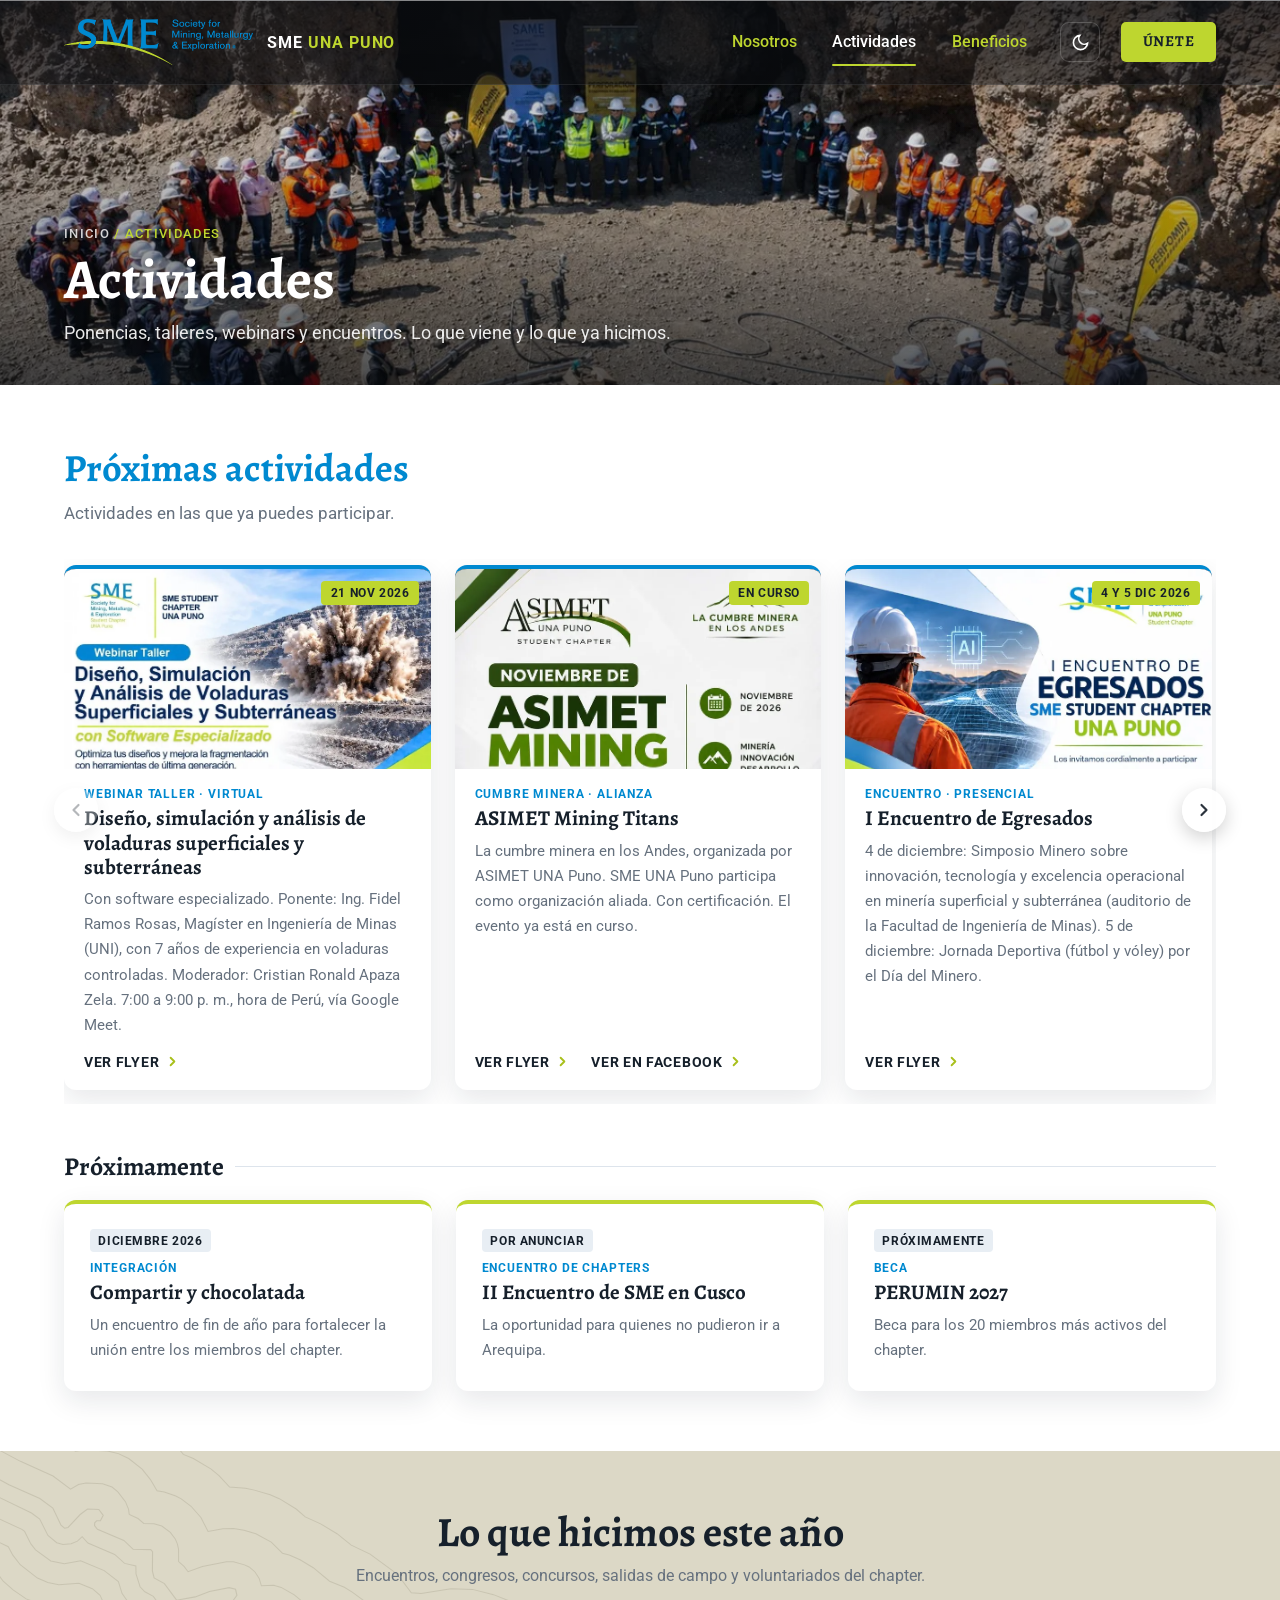
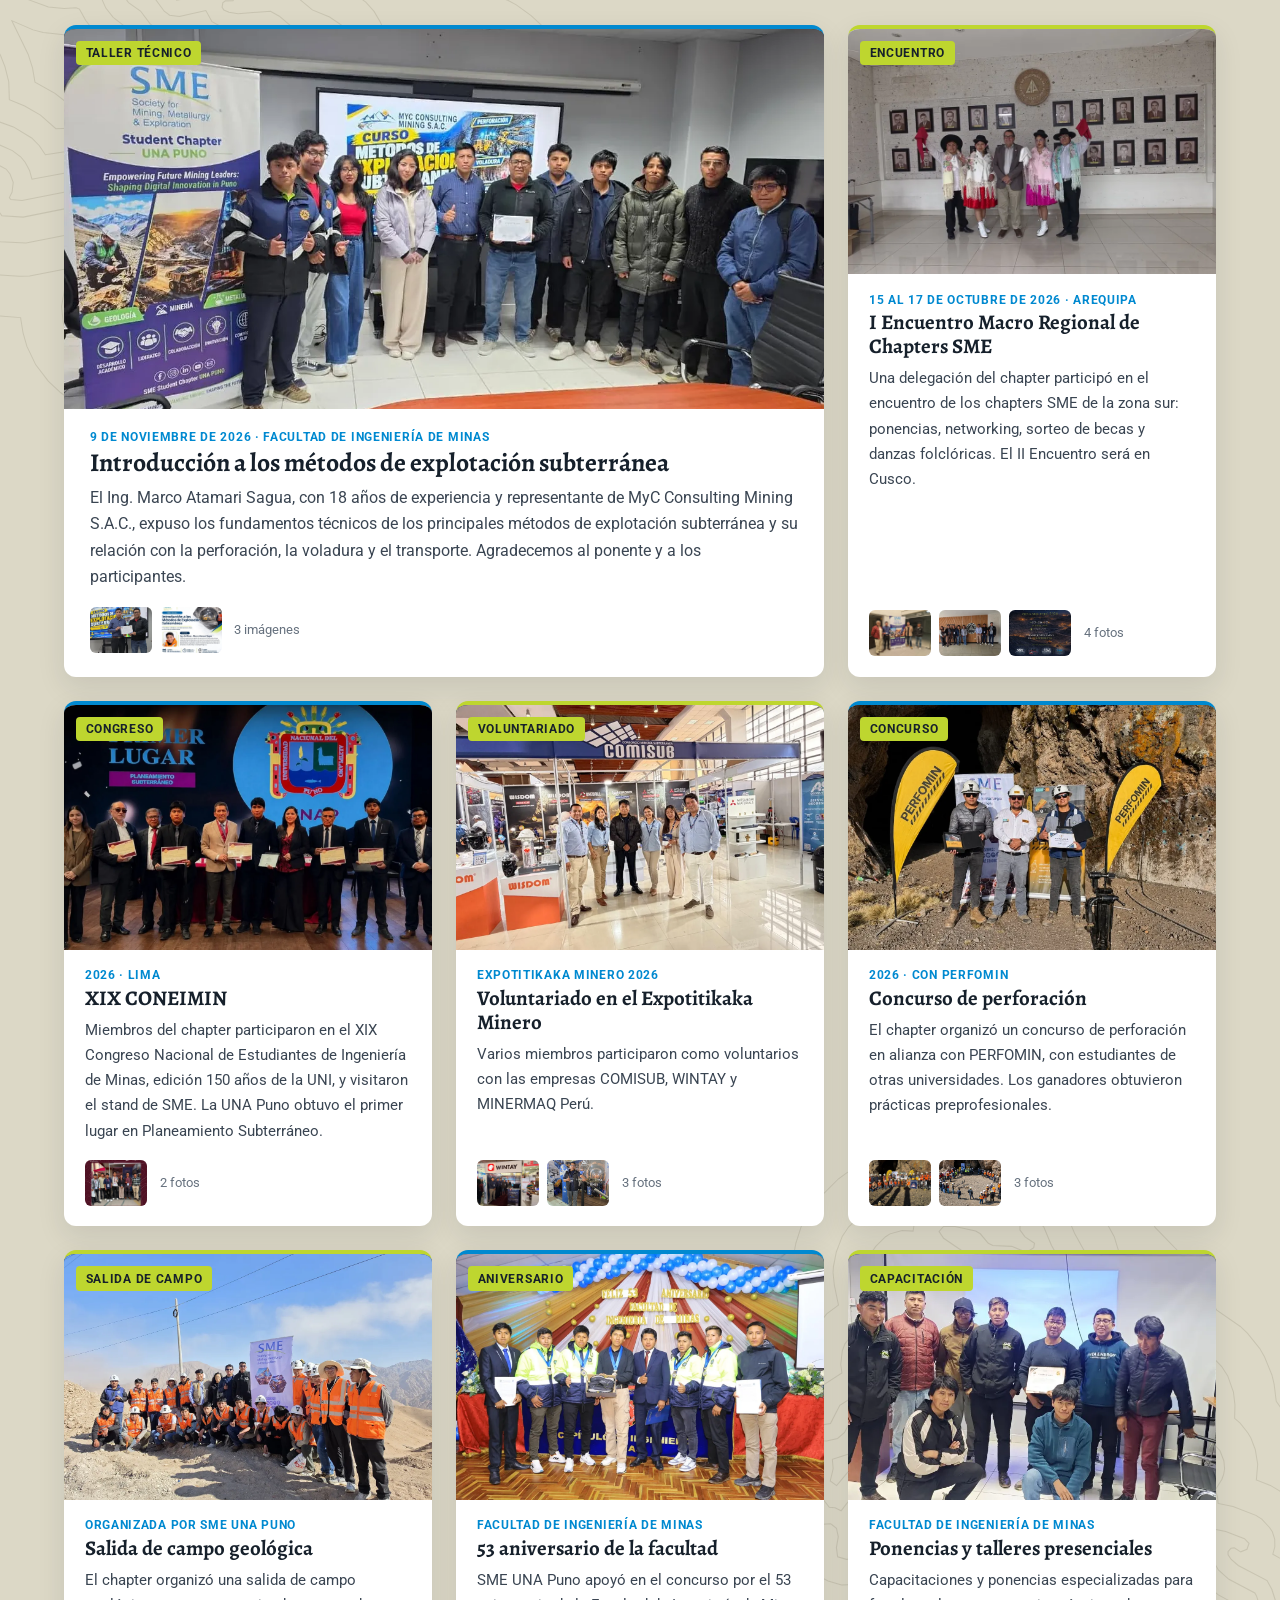
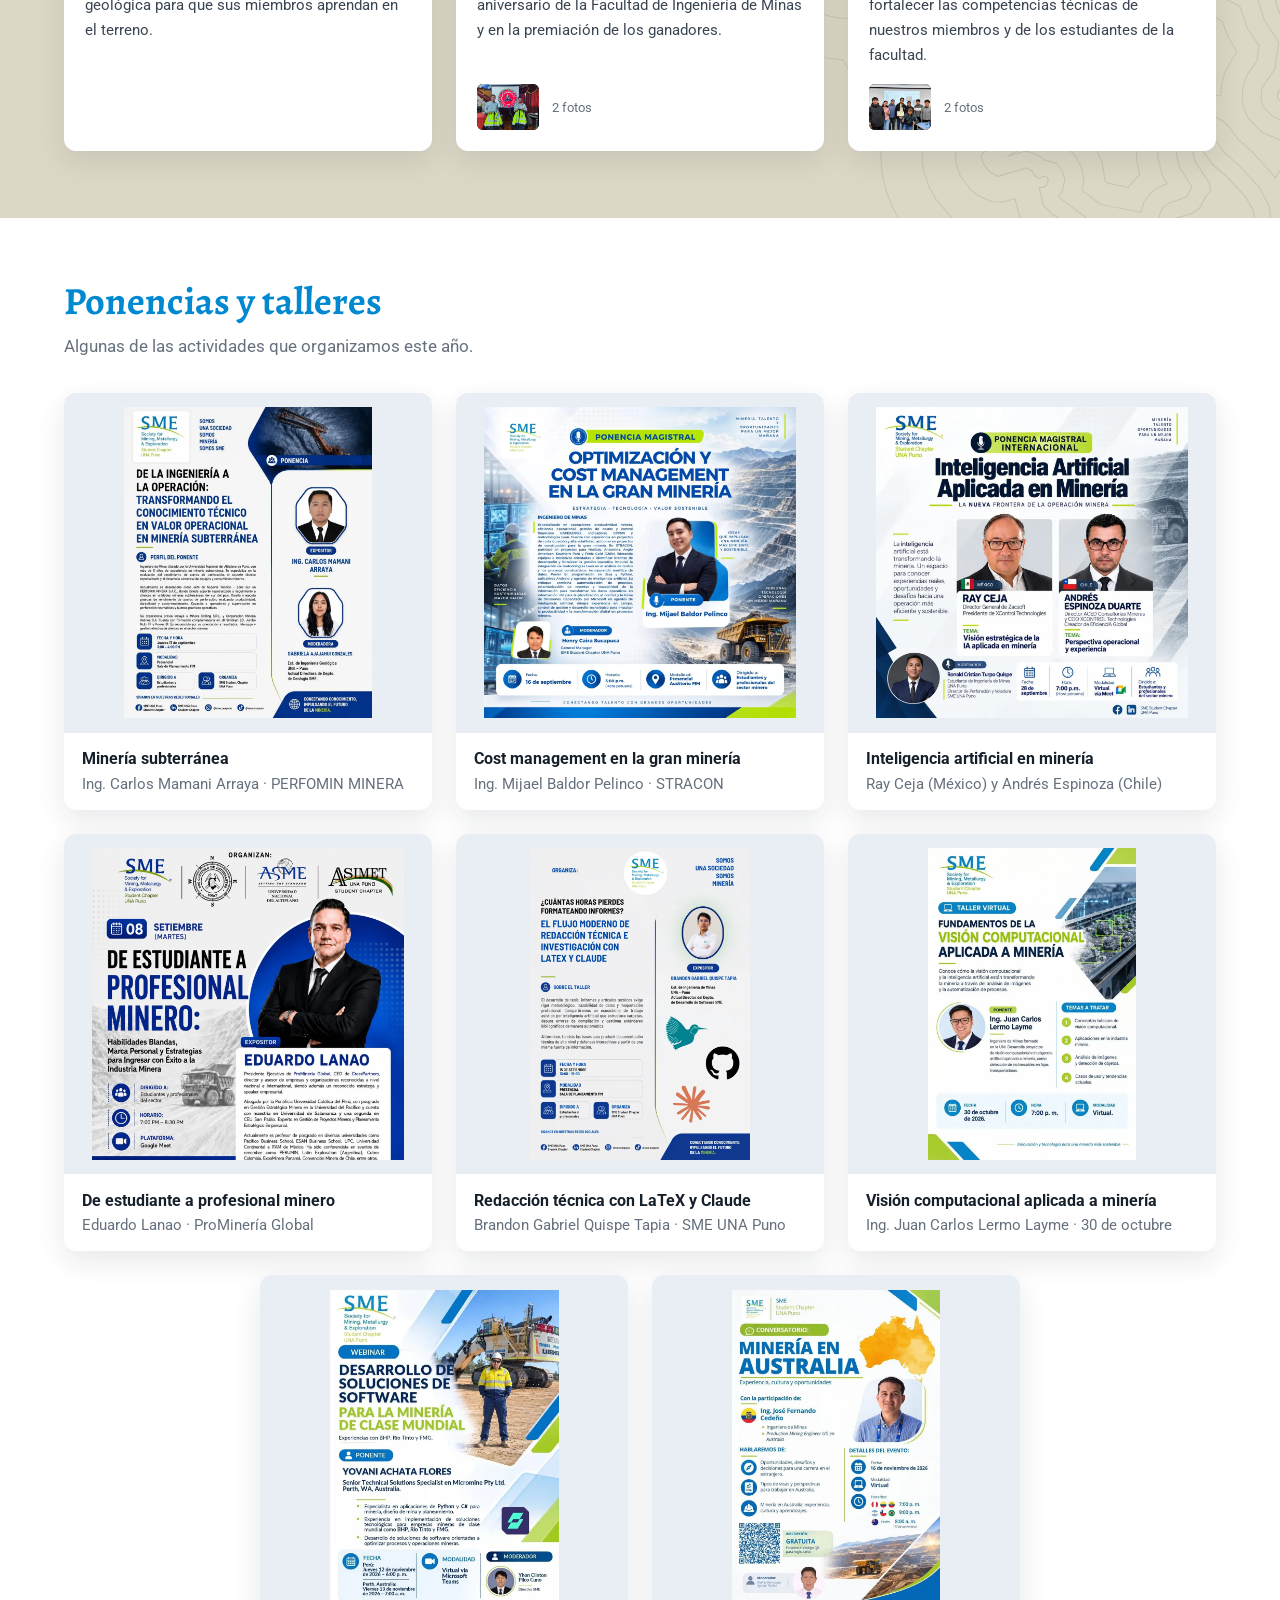
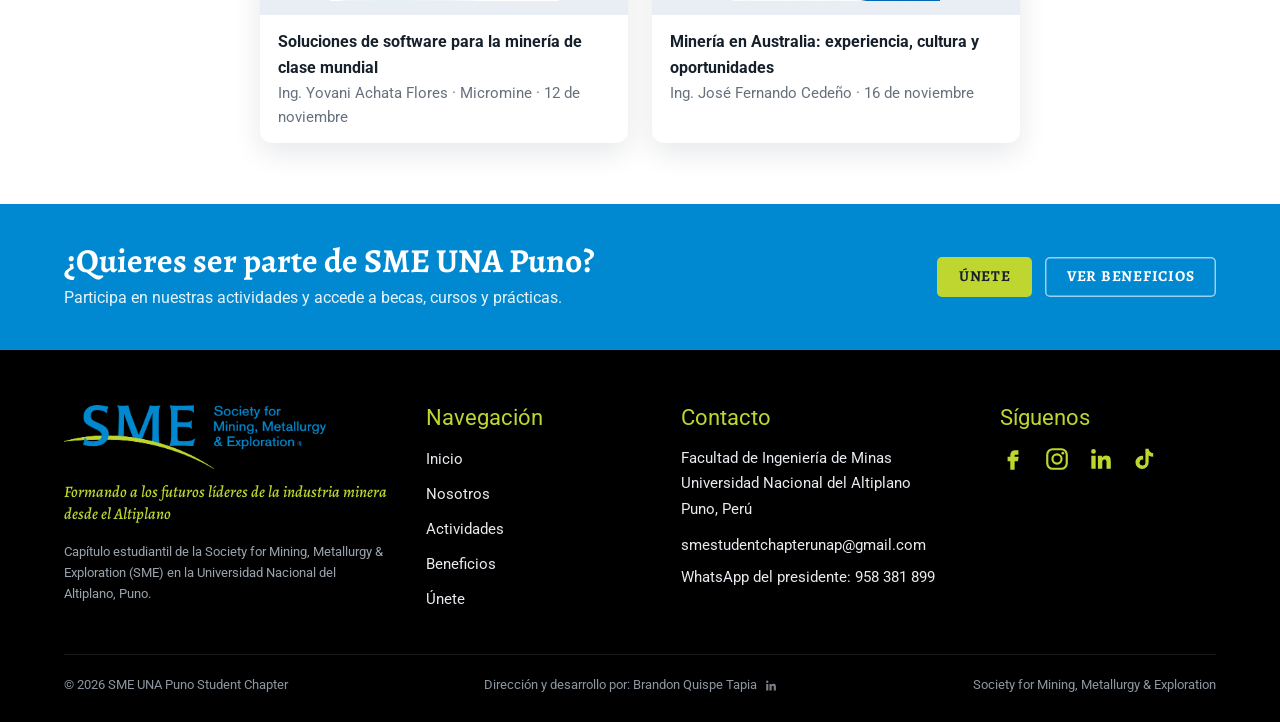
==== actividades.html @ 39da85d1 "Actualizar próximas actividades y mover ponencias pasadas - Agregar el webinar taller de voladuras d" ====
<!DOCTYPE html>
<html lang="es">
<head>
<meta charset="utf-8">
<meta name="viewport" content="width=device-width,initial-scale=1">
<title>Actividades · SME UNA Puno</title>
<meta name="description" content="Próximas actividades, ponencias, talleres y encuentros del SME Student Chapter UNA Puno.">
<meta property="og:title" content="Actividades · SME UNA Puno">
<meta property="og:description" content="Próximas actividades, ponencias, talleres y encuentros del SME Student Chapter UNA Puno.">
<meta property="og:image" content="img/taller.webp">
<meta name="theme-color" content="#14181d">
<link rel="icon" href="favicon.ico" sizes="any">
<link rel="icon" type="image/png" sizes="32x32" href="favicon-32.png">
<link rel="apple-touch-icon" href="apple-touch-icon.png">
<link rel="preconnect" href="https://fonts.googleapis.com">
<link rel="preconnect" href="https://fonts.gstatic.com" crossorigin>
<link href="https://fonts.googleapis.com/css2?family=Alegreya:ital,wght@0,400;0,500;0,700;1,500&family=Roboto:wght@400;500;700&display=swap" rel="stylesheet">
<link rel="stylesheet" href="styles.css?v=20261111b">
<script>(function(){var t=null;try{t=localStorage.getItem('sme-theme')}catch(e){}if(t!=='light'&&t!=='dark'){t=(window.matchMedia&&window.matchMedia('(prefers-color-scheme: dark)').matches)?'dark':'light'}document.documentElement.setAttribute('data-theme',t)})();</script>
</head>
<body>
<svg width="0" height="0" style="position:absolute" aria-hidden="true"><defs><g id="lk"><path d="M150.7 395.2 L148.8 401.9 L148.5 422.5 L151.7 436.6 L158.7 448.7 L154.7 457.8 L154.6 466.6 L155.8 470.8 L159.2 476.4 L166.3 485.0 L171.2 488.7 L176.9 490.9 L200.2 494.3 L208.6 500.8 L217.3 503.4 L221.7 512.7 L225.2 517.9 L230.1 521.9 L236.0 524.3 L240.1 525.0 L251.9 524.6 L265.2 519.8 L279.7 520.3 L285.6 518.7 L291.4 515.0 L296.8 517.8 L303.7 519.7 L307.1 523.3 L311.1 533.0 L313.5 536.5 L318.2 540.9 L323.9 543.7 L344.8 550.1 L380.9 551.9 L403.5 562.2 L416.4 564.5 L424.3 563.8 L427.3 569.9 L401.7 596.3 L390.3 611.6 L387.3 619.1 L387.1 628.6 L389.8 637.1 L396.9 646.8 L407.9 654.7 L415.4 658.0 L429.4 659.4 L438.1 656.8 L446.9 650.9 L454.1 662.3 L459.9 667.6 L473.0 674.2 L486.3 677.3 L493.0 679.9 L498.5 686.1 L502.1 688.9 L506.3 690.9 L515.7 693.2 L522.1 693.2 L528.1 691.4 L535.1 687.6 L540.2 682.4 L574.0 679.0 L585.5 675.9 L598.9 687.7 L601.7 691.8 L603.1 698.9 L602.1 712.2 L599.6 720.8 L582.0 740.6 L576.1 752.4 L574.0 769.1 L575.9 777.9 L579.6 783.6 L604.4 810.7 L616.7 817.2 L628.5 820.2 L648.5 831.2 L655.2 832.9 L682.6 835.4 L695.0 840.1 L699.3 840.8 L707.9 839.7 L713.7 836.8 L718.4 832.2 L720.6 828.5 L725.7 810.4 L727.2 785.0 L725.7 763.0 L722.9 755.4 L737.9 757.3 L743.9 756.1 L754.9 752.1 L761.8 747.1 L775.8 728.9 L785.2 725.7 L796.3 718.5 L801.3 713.9 L810.6 714.4 L834.3 711.1 L840.0 708.4 L843.2 705.7 L847.8 698.7 L849.1 694.6 L849.5 688.3 L848.0 682.2 L845.5 677.6 L848.2 672.6 L851.7 659.4 L852.0 655.2 L850.9 649.1 L848.6 642.2 L845.3 636.8 L840.7 632.6 L832.7 628.2 L825.7 620.1 L817.8 615.9 L804.9 614.3 L800.5 614.4 L788.3 617.0 L772.0 616.2 L767.8 615.2 L743.1 602.7 L728.5 601.2 L721.5 602.5 L719.0 598.6 L712.5 585.1 L718.2 582.7 L723.0 578.8 L726.6 573.8 L729.3 565.9 L733.7 560.5 L750.0 555.3 L753.8 553.4 L759.9 547.4 L765.2 538.3 L766.2 529.8 L763.3 518.2 L760.9 513.8 L750.8 499.8 L741.0 492.9 L734.3 490.6 L705.8 488.7 L692.5 483.7 L682.0 482.2 L674.0 483.3 L667.9 486.2 L663.2 484.5 L657.9 483.7 L657.9 476.1 L652.6 446.4 L651.3 441.9 L647.8 436.0 L639.7 426.9 L627.0 417.6 L615.3 401.6 L606.1 392.8 L600.4 389.5 L590.2 387.4 L589.9 380.9 L587.8 374.8 L584.0 369.5 L580.6 366.8 L572.2 362.1 L566.5 360.6 L545.8 359.5 L533.0 360.9 L530.8 355.7 L527.3 350.7 L529.8 340.5 L529.9 335.9 L529.2 331.4 L526.5 325.1 L520.8 318.1 L514.9 314.7 L506.6 312.3 L502.9 307.1 L496.5 301.9 L497.0 297.4 L496.0 290.7 L491.8 281.1 L488.0 276.0 L480.9 271.4 L467.5 267.4 L461.0 267.1 L453.6 269.2 L441.9 254.9 L418.2 236.2 L403.2 222.8 L384.9 213.4 L380.6 212.6 L368.4 212.5 L365.6 202.4 L359.2 192.6 L347.6 181.8 L336.0 168.4 L332.4 165.6 L324.0 161.4 L318.1 159.5 L311.8 159.3 L298.8 162.1 L294.6 164.0 L291.0 166.6 L283.4 175.0 L280.4 180.5 L279.2 185.7 L267.3 183.4 L243.9 185.7 L228.9 191.2 L222.3 197.4 L216.4 210.8 L216.0 215.3 L217.0 221.8 L208.1 224.2 L199.2 230.0 L196.4 233.5 L191.0 243.8 L188.7 251.8 L189.4 263.2 L191.1 269.9 L215.2 312.4 L209.0 312.8 L202.9 315.0 L197.8 318.8 L193.9 324.0 L191.7 330.1 L191.4 336.5 L193.7 347.8 L196.9 354.3 L185.2 368.7 L182.9 373.5 L169.7 376.0 L161.2 380.9 L155.2 386.5 L150.7 395.2Z" style="fill:none;vector-effect:non-scaling-stroke;stroke:var(--to);stroke-width:1;opacity:var(--oo,.6)"/><path d="M132.5 370.1 L123.3 388.3 L121.0 398.6 L120.4 419.7 L120.6 425.3 L123.2 438.6 L127.6 450.9 L126.2 461.8 L127.0 471.8 L132.0 485.9 L137.5 494.2 L146.4 504.7 L157.5 513.1 L165.9 516.9 L175.0 519.0 L188.5 520.9 L197.3 526.4 L204.6 536.9 L211.8 543.3 L224.4 550.0 L238.4 552.9 L250.9 552.7 L259.9 551.6 L270.1 548.2 L278.7 548.4 L287.2 547.4 L291.7 554.1 L298.4 561.0 L306.4 566.5 L315.4 570.4 L332.5 575.9 L341.0 577.8 L374.0 579.6 L377.9 581.4 L366.5 596.8 L360.9 609.5 L359.0 623.2 L360.0 636.5 L363.1 646.2 L365.3 650.7 L374.2 663.4 L384.2 672.5 L400.3 682.4 L409.1 685.3 L421.1 687.1 L431.6 687.4 L438.3 686.3 L445.1 691.4 L458.6 698.4 L466.7 701.7 L476.8 704.0 L483.1 709.8 L492.1 715.3 L502.0 718.8 L511.9 721.0 L521.4 721.4 L530.9 719.9 L543.2 715.2 L552.8 709.3 L574.4 707.2 L559.6 723.8 L554.3 732.6 L549.6 743.5 L547.2 754.6 L546.0 769.3 L547.1 779.5 L550.4 789.4 L555.5 798.3 L558.8 802.3 L580.5 826.6 L587.3 832.9 L601.6 841.1 L607.0 843.5 L618.2 846.5 L637.4 856.9 L647.4 860.1 L676.1 863.0 L687.6 867.1 L697.4 868.8 L712.1 867.6 L725.9 862.2 L737.4 853.0 L743.4 845.1 L747.7 836.3 L753.4 814.8 L755.0 781.8 L766.7 777.5 L775.0 772.6 L782.3 766.2 L792.8 752.9 L798.2 750.5 L811.0 742.4 L838.2 739.0 L851.7 734.0 L859.6 728.6 L866.3 721.8 L873.7 709.4 L877.3 695.5 L877.4 685.9 L875.9 677.7 L879.3 664.0 L879.6 649.8 L877.6 640.5 L874.3 631.1 L866.9 619.0 L860.1 612.2 L851.1 606.3 L843.6 598.6 L835.2 592.9 L830.6 590.7 L820.8 587.8 L807.3 586.4 L797.1 586.6 L785.9 588.9 L777.2 588.5 L762.1 580.6 L773.0 574.0 L783.0 563.4 L790.1 551.5 L793.9 537.5 L793.5 523.0 L789.3 507.8 L783.9 497.8 L770.5 480.0 L763.5 474.2 L754.2 468.2 L744.3 464.2 L733.7 462.4 L711.9 461.0 L699.5 456.6 L682.5 454.2 L680.2 441.4 L677.3 431.4 L672.4 422.2 L663.6 411.4 L657.9 405.6 L647.0 397.6 L636.4 383.2 L627.2 374.0 L619.3 367.9 L614.1 365.0 L607.2 353.6 L596.3 343.6 L587.3 338.4 L579.1 334.8 L570.3 332.8 L557.6 332.0 L554.6 319.1 L548.8 307.9 L542.3 299.8 L538.4 296.4 L529.8 290.7 L524.1 288.3 L520.9 277.5 L516.3 267.5 L507.5 256.0 L500.0 249.9 L491.5 245.4 L472.9 239.9 L465.3 239.1 L457.4 231.4 L436.4 214.9 L418.4 199.3 L397.6 188.3 L388.1 185.4 L380.0 173.8 L367.8 162.3 L355.3 148.1 L347.2 141.8 L336.3 136.2 L327.4 132.9 L313.2 131.2 L303.8 132.3 L290.0 135.5 L280.6 139.7 L276.3 142.5 L272.3 145.8 L263.1 155.6 L237.9 158.3 L223.9 162.8 L214.5 167.2 L210.2 170.1 L202.6 177.2 L196.6 185.7 L189.8 202.3 L179.4 210.2 L172.9 218.3 L164.1 235.4 L161.5 244.5 L160.8 258.6 L162.3 271.1 L163.6 276.2 L167.9 285.8 L176.4 300.7 L169.2 310.8 L164.3 324.6 L163.3 334.3 L165.1 348.2 L155.2 351.8 L146.3 357.2 L138.8 363.0 L132.5 370.1Z" style="fill:none;vector-effect:non-scaling-stroke;stroke:var(--to);stroke-width:1;opacity:var(--oo,.6)"/><path d="M91.6 455.2 L91.5 469.9 L92.7 478.3 L97.5 494.6 L101.1 502.3 L110.5 516.4 L121.5 529.3 L127.3 534.6 L140.3 543.6 L147.4 547.2 L162.3 552.2 L173.5 554.2 L178.9 560.6 L191.0 571.4 L197.8 576.0 L212.5 582.9 L220.2 585.3 L236.3 587.9 L259.9 587.1 L272.3 584.4 L282.5 592.8 L296.9 600.8 L325.1 610.1 L324.0 623.2 L324.4 635.0 L327.9 651.9 L334.8 667.8 L342.7 679.9 L352.6 691.7 L358.3 696.8 L372.4 706.8 L386.3 714.5 L401.4 719.4 L416.5 721.8 L428.9 722.4 L449.6 732.7 L460.0 736.0 L469.2 742.6 L485.2 750.3 L499.0 754.1 L511.9 756.1 L511.0 769.5 L511.5 778.3 L515.2 795.4 L522.4 811.5 L532.7 825.7 L560.0 855.6 L572.4 865.1 L585.7 872.3 L594.9 876.3 L605.4 879.4 L623.5 889.1 L631.9 892.2 L649.5 895.7 L668.1 897.4 L678.4 900.9 L686.6 902.7 L703.3 903.8 L720.0 901.7 L728.1 899.4 L743.3 892.5 L757.0 882.7 L763.0 876.9 L768.4 870.4 L777.3 856.2 L780.6 848.4 L786.2 828.5 L787.9 820.4 L789.3 805.1 L802.0 795.8 L808.0 790.0 L815.4 780.9 L823.0 776.3 L845.7 773.2 L853.6 771.1 L868.5 764.7 L875.5 760.4 L882.0 755.5 L893.5 743.8 L902.5 730.3 L908.8 715.2 L912.1 699.2 L912.5 691.1 L911.7 679.2 L913.8 669.7 L915.0 653.6 L913.0 637.6 L906.5 617.3 L898.7 603.1 L893.8 596.6 L882.3 585.2 L873.7 579.0 L866.1 571.8 L859.2 566.5 L843.9 558.3 L835.7 555.5 L826.3 553.3 L828.6 541.7 L829.0 525.3 L828.0 517.1 L824.8 503.9 L821.8 494.8 L817.7 486.1 L805.1 467.0 L795.2 455.1 L789.4 449.9 L778.6 442.1 L762.5 433.5 L744.9 428.5 L719.5 426.4 L711.6 423.8 L705.9 410.2 L701.4 402.6 L685.7 383.7 L672.1 372.5 L662.8 360.2 L651.4 348.8 L640.2 339.9 L634.4 331.6 L622.7 319.7 L616.0 314.6 L604.0 307.6 L597.1 304.3 L584.3 300.0 L578.1 288.8 L572.9 281.6 L560.5 269.2 L553.1 263.8 L546.9 250.5 L542.6 243.5 L532.0 231.0 L525.9 225.5 L512.1 216.5 L504.7 213.0 L481.5 206.0 L437.5 170.0 L410.4 155.7 L405.9 150.3 L393.0 138.0 L379.5 122.8 L372.9 117.1 L358.1 107.9 L344.3 101.6 L336.5 99.1 L320.5 96.4 L312.4 96.2 L304.3 96.7 L287.6 100.0 L271.0 105.4 L263.2 109.4 L255.8 114.2 L246.7 122.0 L230.5 124.1 L220.8 126.9 L204.2 133.1 L189.1 142.2 L176.2 154.2 L166.1 168.6 L160.6 180.1 L148.7 192.1 L143.5 199.2 L131.6 222.5 L127.1 237.9 L126.0 245.9 L126.0 262.0 L128.0 278.1 L130.3 286.7 L135.8 299.8 L132.0 309.7 L128.7 326.9 L114.8 337.5 L104.2 349.6 L99.8 356.3 L93.6 368.5 L87.7 385.6 L85.6 403.5 L85.8 428.7 L88.9 445.9 L91.6 455.2Z" style="fill:none;vector-effect:non-scaling-stroke;stroke:var(--to);stroke-width:1;opacity:var(--oo,.6)"/><path d="M170.6 404.6 L170.4 420.4 L172.1 428.1 L175.2 434.2 L184.5 439.1 L185.9 441.3 L184.1 448.4 L176.2 462.5 L181.9 469.5 L209.5 473.4 L219.2 481.5 L227.3 478.3 L233.0 480.4 L236.7 486.8 L238.0 496.0 L241.4 503.0 L249.1 502.8 L261.4 497.6 L276.9 498.5 L279.4 496.0 L274.9 488.1 L267.5 482.7 L250.9 477.7 L244.7 471.8 L253.1 447.9 L259.5 439.3 L268.7 436.9 L274.6 440.7 L277.1 450.5 L282.5 452.7 L285.4 455.5 L294.6 486.9 L304.2 497.1 L313.9 499.6 L319.4 487.8 L321.5 486.4 L325.8 487.8 L332.3 493.7 L332.8 495.9 L331.6 498.6 L321.0 504.1 L321.2 506.3 L325.0 508.9 L330.6 522.8 L347.8 528.3 L386.4 530.1 L409.3 541.0 L418.3 542.6 L434.5 539.3 L438.4 539.7 L442.5 542.6 L444.6 555.5 L449.8 565.7 L451.6 572.8 L448.8 579.4 L419.2 609.6 L409.0 623.2 L409.0 626.3 L412.4 631.2 L420.2 636.5 L427.6 637.5 L448.0 623.4 L452.8 624.0 L457.1 627.4 L461.0 628.7 L464.4 625.5 L466.9 625.3 L468.8 627.3 L469.0 631.4 L467.2 634.0 L463.4 635.9 L471.6 649.0 L481.1 653.8 L492.5 656.1 L506.2 661.4 L513.6 670.2 L518.8 671.4 L522.1 669.9 L525.4 662.9 L527.2 661.5 L570.1 657.4 L577.7 655.3 L583.9 651.9 L588.2 647.2 L592.6 639.4 L593.9 632.5 L588.4 629.5 L582.4 628.4 L581.1 624.8 L592.9 616.7 L597.6 610.6 L599.4 599.3 L602.1 594.1 L599.3 587.9 L582.2 574.4 L578.2 568.6 L578.8 565.0 L584.2 562.9 L596.0 571.6 L611.5 578.1 L631.9 589.5 L641.5 598.5 L648.9 615.2 L656.8 618.8 L673.3 623.3 L701.9 647.9 L707.8 651.4 L708.5 655.1 L703.0 659.7 L697.7 661.5 L691.7 661.1 L671.2 641.8 L661.7 635.2 L657.5 637.5 L650.8 651.6 L641.2 663.0 L638.7 663.1 L636.3 660.3 L632.5 659.3 L623.3 664.1 L612.9 657.9 L607.4 657.5 L602.1 661.5 L615.4 672.9 L622.4 683.2 L625.2 697.6 L623.9 716.0 L619.9 730.0 L615.7 736.4 L599.6 753.8 L596.9 759.4 L596.0 769.0 L617.8 793.2 L624.3 796.5 L636.6 799.5 L657.2 811.0 L687.6 813.8 L700.9 818.9 L704.0 807.0 L705.2 786.4 L704.0 766.7 L699.3 757.8 L682.4 756.3 L666.0 752.1 L660.7 746.8 L661.7 743.0 L673.4 735.3 L689.4 730.9 L705.2 728.5 L714.4 729.5 L729.2 734.3 L736.6 735.3 L745.7 732.1 L762.6 709.9 L774.9 706.2 L784.2 700.1 L780.4 696.4 L776.4 695.0 L767.7 699.0 L760.3 693.2 L761.6 689.6 L778.0 683.5 L784.9 683.1 L802.0 691.9 L808.0 692.5 L827.5 690.2 L821.4 683.7 L818.4 675.9 L819.7 670.4 L824.4 669.1 L827.5 665.0 L830.0 655.8 L828.4 650.9 L818.2 645.4 L811.6 637.0 L803.1 636.3 L790.3 639.2 L768.6 638.1 L759.9 635.8 L736.9 623.9 L728.9 623.2 L722.2 628.1 L713.7 638.9 L710.9 638.9 L707.1 635.6 L706.2 631.6 L707.1 622.3 L705.7 618.4 L699.8 609.5 L680.7 569.4 L682.0 567.5 L686.3 566.0 L703.6 565.0 L707.0 563.7 L709.1 556.6 L713.6 549.7 L719.6 543.5 L725.5 539.6 L741.9 534.9 L744.2 531.4 L742.8 526.3 L735.3 515.5 L730.6 512.3 L701.0 510.5 L686.9 505.0 L681.0 504.1 L669.5 510.5 L657.3 505.7 L636.4 504.4 L631.5 501.7 L630.4 497.3 L636.3 480.0 L631.0 450.2 L625.4 443.6 L611.2 433.4 L598.7 416.0 L592.5 410.1 L565.4 405.5 L558.2 402.5 L554.5 399.6 L553.6 397.1 L555.1 393.5 L557.6 392.4 L563.8 393.9 L568.2 390.2 L568.3 385.0 L563.4 382.3 L546.5 381.5 L533.7 383.0 L517.8 381.9 L511.2 365.8 L503.9 359.1 L503.9 353.2 L508.0 337.2 L506.9 335.2 L492.6 331.3 L486.8 322.1 L467.4 307.7 L465.8 303.9 L466.5 301.7 L468.5 300.5 L471.6 301.2 L475.0 297.4 L472.6 291.7 L463.4 289.0 L456.3 292.0 L443.7 300.1 L440.7 300.0 L438.4 296.8 L435.2 281.1 L426.5 270.7 L404.0 253.0 L391.3 241.3 L378.5 234.5 L355.7 234.5 L349.7 231.4 L345.9 212.2 L342.9 207.3 L331.8 197.1 L320.8 184.3 L314.4 181.1 L305.6 183.0 L301.0 188.1 L302.6 193.1 L308.4 197.2 L317.7 199.8 L318.2 203.6 L315.3 207.3 L310.1 208.9 L300.2 208.3 L284.8 212.5 L280.6 212.0 L271.7 206.4 L267.2 205.4 L248.6 207.2 L240.2 210.1 L238.0 215.3 L243.4 219.6 L271.6 227.8 L273.2 229.8 L272.8 232.1 L267.3 236.1 L263.0 237.5 L254.4 231.9 L250.3 231.3 L245.7 233.7 L237.4 242.3 L232.9 243.8 L218.2 243.7 L214.8 245.5 L210.6 253.8 L211.3 261.0 L272.7 368.8 L274.9 374.3 L287.6 378.2 L290.0 379.9 L290.0 382.5 L288.2 384.2 L281.0 382.4 L282.6 392.3 L295.5 404.4 L295.9 407.9 L290.2 411.2 L281.2 409.8 L270.0 404.5 L260.3 398.1 L250.4 385.6 L250.2 381.9 L253.0 374.3 L250.7 368.4 L238.4 358.8 L235.1 350.0 L216.1 334.3 L213.3 334.4 L214.7 341.4 L220.6 349.8 L219.2 359.6 L215.6 366.2 L203.6 380.8 L200.9 397.9 L195.8 400.5 L190.0 396.7 L185.1 395.3 L177.6 396.6 L173.0 399.5 L170.6 404.6Z" style="fill:none;vector-effect:non-scaling-stroke;stroke:var(--tc);stroke-width:var(--wc,1.4)"/><path d="M184.5 409.8 L184.4 419.0 L185.6 423.9 L194.5 429.3 L199.4 437.6 L199.5 444.6 L195.2 457.2 L213.9 460.1 L221.8 465.5 L226.5 464.4 L232.2 465.2 L240.5 442.0 L249.1 429.9 L256.1 425.7 L266.7 423.1 L272.3 423.4 L284.1 430.5 L287.2 434.7 L288.9 440.3 L297.0 447.6 L307.6 480.3 L314.9 474.0 L323.3 472.5 L333.0 475.8 L343.5 485.4 L345.8 490.3 L346.7 497.8 L343.8 505.5 L340.4 509.5 L341.2 511.4 L350.3 514.4 L388.4 516.3 L413.6 527.5 L418.2 528.4 L433.1 525.4 L439.8 525.8 L445.3 527.5 L450.6 531.1 L455.5 537.6 L458.1 551.1 L463.4 562.3 L465.4 570.7 L465.3 575.8 L459.7 588.2 L429.6 619.1 L441.3 611.1 L445.4 609.6 L454.6 610.1 L460.2 612.1 L471.5 612.0 L477.3 615.8 L482.0 622.6 L483.0 632.1 L481.4 638.2 L511.2 648.4 L516.5 652.0 L524.5 647.8 L567.5 643.6 L575.4 640.4 L571.9 637.6 L569.3 633.1 L567.3 626.9 L567.6 621.2 L571.0 615.1 L584.3 604.9 L586.0 595.2 L571.4 583.4 L565.4 574.1 L564.2 567.8 L565.6 560.4 L568.2 555.8 L572.4 552.6 L581.8 549.1 L590.1 550.2 L603.0 559.3 L618.3 565.9 L640.2 578.2 L652.9 590.4 L659.5 604.6 L679.3 610.7 L688.7 618.1 L667.5 574.2 L666.7 570.2 L667.5 564.7 L671.6 558.2 L676.0 554.9 L684.1 552.2 L696.1 551.4 L702.7 540.9 L709.6 533.7 L722.8 525.8 L698.7 524.3 L683.6 518.7 L675.0 523.4 L668.3 524.5 L654.2 519.5 L632.6 517.9 L622.6 512.6 L618.7 507.5 L616.4 497.9 L621.8 478.9 L617.8 456.4 L600.8 442.8 L588.0 425.2 L585.9 423.2 L561.5 419.0 L550.6 414.3 L542.4 406.7 L539.6 396.4 L516.7 395.8 L509.0 392.8 L505.4 388.4 L499.5 374.0 L493.5 368.5 L490.6 363.4 L489.9 352.1 L491.4 345.5 L482.7 341.1 L476.4 331.8 L456.8 316.9 L453.4 310.5 L448.6 313.2 L442.9 314.1 L436.0 313.1 L431.3 310.3 L425.6 302.5 L422.2 287.4 L416.7 280.8 L383.1 252.8 L375.0 248.5 L351.8 248.0 L340.9 242.3 L336.2 235.4 L332.7 217.4 L328.5 213.1 L324.5 217.9 L319.5 220.7 L311.8 222.8 L301.7 222.4 L286.8 226.4 L287.0 232.2 L284.7 239.5 L273.0 248.9 L261.8 251.5 L252.2 247.1 L243.1 255.1 L234.3 257.8 L225.6 257.8 L285.3 362.9 L295.1 366.3 L300.5 370.7 L302.7 374.1 L304.0 383.3 L301.4 390.7 L307.0 396.4 L309.5 403.1 L309.6 410.6 L306.9 416.6 L296.0 423.9 L289.5 425.1 L276.4 423.0 L262.3 416.2 L250.3 407.9 L238.6 393.2 L236.4 386.3 L237.5 375.9 L229.6 369.7 L216.8 386.8 L214.5 401.3 L210.5 408.0 L202.3 412.9 L197.1 414.4 L190.6 413.5 L184.5 409.8Z M721.9 650.3 L722.3 657.8 L719.4 663.9 L710.9 671.3 L702.1 674.8 L690.9 675.1 L685.6 673.7 L664.7 654.9 L661.5 660.6 L649.0 674.7 L642.8 676.9 L634.7 676.5 L639.2 696.2 L637.3 719.9 L631.6 737.7 L626.7 745.0 L611.3 761.7 L610.5 764.2 L626.4 781.9 L642.3 786.7 L661.4 797.3 L690.4 800.1 L691.2 786.4 L690.2 771.0 L680.1 770.1 L662.6 765.7 L656.0 762.0 L649.1 754.7 L647.0 749.8 L647.1 743.3 L650.8 734.2 L666.9 722.8 L687.3 717.1 L705.6 714.5 L717.4 715.8 L732.3 720.6 L737.1 720.3 L750.3 703.0 L747.1 697.8 L746.5 691.2 L748.9 683.8 L753.1 678.5 L774.4 670.0 L784.1 669.1 L790.0 670.0 L804.5 677.4 L806.9 664.6 L812.7 658.3 L804.4 650.4 L789.6 653.2 L766.5 651.9 L756.4 649.4 L733.0 637.6 L721.9 650.3Z" style="fill:none;vector-effect:non-scaling-stroke;stroke:var(--ti);stroke-width:1;opacity:var(--oi,.7)"/><path d="M211.7 426.1 L214.8 433.4 L215.7 444.1 L222.0 446.1 L227.4 432.6 L238.2 418.3 L229.3 407.4 L223.5 417.6 L211.7 426.1Z M319.7 386.7 L325.0 398.5 L325.3 413.6 L322.5 421.7 L319.4 426.6 L307.8 435.6 L313.1 444.1 L317.0 456.7 L328.3 457.1 L338.4 460.6 L352.5 471.6 L358.0 478.3 L360.5 483.5 L362.5 491.4 L362.7 499.0 L393.6 501.0 L418.3 512.0 L431.5 509.5 L444.4 510.3 L453.2 513.6 L462.1 519.9 L466.2 524.2 L470.5 531.9 L473.4 546.0 L477.9 555.2 L481.2 568.4 L480.2 582.0 L473.7 596.1 L484.6 601.1 L492.8 609.4 L497.1 617.3 L498.8 626.8 L516.8 633.4 L551.5 629.0 L551.5 620.1 L554.3 611.5 L559.5 604.1 L565.3 599.3 L559.1 593.7 L550.7 580.4 L548.5 572.4 L548.6 564.1 L552.9 549.9 L558.2 543.2 L565.2 538.3 L579.1 533.3 L585.1 532.9 L594.0 534.5 L599.5 537.1 L611.0 545.3 L626.0 551.9 L650.8 566.3 L652.4 559.4 L656.5 551.6 L661.8 545.4 L669.0 540.5 L661.1 539.4 L650.7 535.3 L628.2 533.3 L612.6 525.1 L604.1 514.1 L600.7 501.5 L601.2 490.3 L605.4 477.6 L603.0 464.4 L589.0 453.5 L577.5 438.0 L557.1 434.3 L546.7 430.2 L533.8 421.3 L527.5 412.6 L509.6 410.7 L498.9 405.2 L491.3 395.9 L486.0 383.4 L477.9 374.0 L474.5 365.3 L473.9 354.7 L464.5 342.9 L447.2 329.9 L433.3 329.0 L422.7 324.0 L412.5 311.8 L409.9 306.0 L407.3 294.5 L405.5 292.3 L371.0 264.5 L350.1 264.0 L333.3 256.5 L324.8 248.1 L320.2 237.2 L313.7 238.7 L302.0 238.9 L299.7 245.4 L294.8 252.5 L279.5 263.5 L266.5 267.3 L255.2 266.4 L250.5 269.3 L296.2 349.4 L308.1 356.0 L315.9 364.8 L319.7 376.0 L319.7 386.7Z M667.0 679.0 L660.2 686.3 L654.3 690.0 L655.2 697.2 L654.3 711.9 L665.5 706.3 L681.6 702.0 L700.6 698.8 L717.8 699.7 L730.1 703.1 L731.5 701.3 L730.7 688.9 L734.4 677.0 L739.2 669.7 L747.6 663.1 L738.3 658.4 L735.1 669.1 L730.0 676.1 L717.6 686.0 L704.4 690.7 L696.0 691.4 L684.1 690.1 L675.9 686.6 L667.0 679.0Z" style="fill:none;vector-effect:non-scaling-stroke;stroke:var(--ti);stroke-width:1;opacity:var(--oi,.7)"/><path d="M338.0 382.1 L342.6 395.0 L343.7 412.5 L340.4 425.9 L331.9 439.5 L346.0 444.3 L358.2 452.4 L370.9 465.2 L375.6 473.1 L378.7 481.7 L398.0 483.6 L420.5 493.2 L434.3 491.3 L452.8 493.9 L462.0 497.9 L473.9 506.3 L480.4 513.2 L485.4 521.2 L488.8 530.0 L490.7 540.3 L496.4 554.2 L499.5 570.0 L499.2 578.8 L497.1 588.0 L507.3 598.6 L514.6 613.2 L517.8 614.4 L534.7 612.6 L540.8 598.9 L534.1 587.5 L530.6 574.7 L530.8 561.4 L533.5 549.0 L537.4 540.8 L542.7 533.4 L553.1 524.5 L571.3 516.7 L585.3 514.9 L582.9 504.1 L582.4 495.1 L586.6 474.8 L575.6 465.5 L567.3 454.5 L552.1 451.6 L539.8 446.8 L528.5 440.2 L517.4 430.0 L500.1 426.5 L487.6 419.2 L477.8 408.5 L470.8 393.9 L462.3 383.0 L458.2 373.9 L456.1 362.3 L451.1 355.3 L441.2 348.0 L424.4 345.1 L415.9 341.0 L408.3 335.3 L396.9 320.9 L392.8 311.5 L390.8 303.7 L365.2 282.5 L351.2 282.3 L337.8 279.1 L323.4 271.6 L311.5 260.4 L304.7 268.0 L295.6 274.9 L286.9 280.0 L278.9 282.8 L308.7 335.1 L322.6 344.8 L331.5 355.8 L336.7 368.9 L338.0 382.1Z" style="fill:none;vector-effect:non-scaling-stroke;stroke:var(--ti);stroke-width:1;opacity:var(--oi,.7)"/><path d="M306.9 291.4 L323.3 320.3 L340.9 334.9 L348.8 345.8 L354.3 357.9 L357.9 377.4 L362.2 391.0 L363.6 401.4 L363.6 414.4 L360.4 429.3 L371.7 437.6 L382.8 448.2 L392.6 462.5 L409.2 466.1 L423.2 472.3 L434.3 471.3 L451.9 473.0 L465.4 477.3 L477.8 484.3 L491.9 495.9 L500.1 506.4 L506.0 518.4 L510.0 533.9 L514.2 544.0 L520.1 530.6 L532.2 515.5 L548.0 504.4 L562.4 498.6 L564.1 482.3 L555.9 472.9 L546.5 470.9 L526.5 462.7 L507.8 449.1 L499.3 447.3 L486.5 442.3 L469.9 430.2 L461.2 419.6 L453.8 405.0 L444.9 392.9 L439.2 380.0 L436.4 369.4 L433.9 367.5 L423.9 365.8 L411.4 361.3 L394.8 350.1 L385.9 340.1 L379.6 330.9 L373.1 315.2 L357.4 302.5 L336.6 299.8 L324.4 294.9 L311.8 287.8 L306.9 291.4Z" style="fill:none;vector-effect:non-scaling-stroke;stroke:var(--ti);stroke-width:1;opacity:var(--oi,.7)"/><path d="M378.6 365.0 L385.1 395.8 L385.9 407.9 L385.0 420.1 L399.1 433.4 L406.1 442.4 L426.8 449.7 L447.0 450.1 L463.1 453.2 L454.4 445.8 L442.9 431.8 L434.8 416.6 L425.8 403.9 L418.4 387.1 L401.9 381.1 L394.1 376.9 L378.6 365.0Z M520.0 497.0 L531.1 488.7 L516.2 482.1 L497.9 469.5 L493.7 468.6 L507.9 480.8 L520.0 497.0Z" style="fill:none;vector-effect:non-scaling-stroke;stroke:var(--ti);stroke-width:1;opacity:var(--oi,.7)"/></g></defs></svg>
<header class="nav">
  <div class="wrap">
    <a class="brand" href="index.html" aria-label="SME UNA Puno, inicio"><img src="img/img01.png" alt="SME"><span>SME <em>UNA PUNO</em></span></a>
    <nav class="menu" id="menu" aria-label="Principal"><a href="nosotros.html">Nosotros</a><a href="actividades.html" class="active" aria-current="page">Actividades</a><a href="beneficios.html">Beneficios</a><a href="unete.html" class="only-m">Únete</a></nav>
    <button class="icon-btn theme-btn" id="themeBtn" type="button" aria-label="Cambiar entre modo claro y oscuro" title="Modo claro u oscuro">
      <svg class="moon" viewBox="0 0 24 24" fill="none" stroke="currentColor" stroke-width="2"><path d="M21 12.8A9 9 0 1 1 11.2 3a7 7 0 0 0 9.8 9.8z"/></svg>
      <svg class="sun" viewBox="0 0 24 24" fill="none" stroke="currentColor" stroke-width="2"><circle cx="12" cy="12" r="4"/><path d="M12 2v2M12 20v2M4.9 4.9l1.4 1.4M17.7 17.7l1.4 1.4M2 12h2M20 12h2M4.9 19.1l1.4-1.4M17.7 6.3l1.4-1.4"/></svg>
    </button>
    <a class="btn btn-lime nav-cta" href="unete.html">Únete</a>
    <button class="icon-btn burger" id="burger" type="button" aria-label="Abrir menú" aria-controls="menu" aria-expanded="false">
      <svg class="bars" viewBox="0 0 24 24" fill="none" stroke="currentColor" stroke-width="2" stroke-linecap="round"><path d="M4 7h16M4 12h16M4 17h16"/></svg>
      <svg class="x" viewBox="0 0 24 24" fill="none" stroke="currentColor" stroke-width="2" stroke-linecap="round"><path d="M6 6l12 12M18 6L6 18"/></svg>
    </button>
  </div>
</header>
<main>
<section class="banner">
  <img src="img/perforacion-vista.webp" alt="Vista aérea del concurso de perforación organizado con PERFOMIN" style="object-position:50% 10%">
  <div class="shade"></div>
  <div class="wrap">
    <div class="crumb"><a href="index.html">Inicio</a> / Actividades</div>
    <h1>Actividades</h1>
    <p>Ponencias, talleres, webinars y encuentros. Lo que viene y lo que ya hicimos.</p>
  </div>
</section>
<section class="section" id="proximas"><div class="wrap">
  <h2 class="blue">Próximas actividades</h2><p class="lead">Actividades en las que ya puedes participar.</p>
  <div class="carousel"><button class="car-btn prev" type="button" aria-label="Anterior"><svg viewBox="0 0 24 24" fill="none" stroke="currentColor" stroke-width="2.6" stroke-linecap="round" stroke-linejoin="round"><path d="M15 6l-6 6 6 6"/></svg></button><button class="car-btn next" type="button" aria-label="Siguiente"><svg viewBox="0 0 24 24" fill="none" stroke="currentColor" stroke-width="2.6" stroke-linecap="round" stroke-linejoin="round"><path d="M9 6l6 6-6 6"/></svg></button><div class="track"><article class="ev"><div class="img" data-full="img/voladuras.webp"><img src="img/voladuras.webp" alt="Flyer: Diseño, simulación y análisis de voladuras superficiales y subterráneas con software especializado" loading="lazy"><span class="date">21 nov 2026</span></div><div class="body"><span class="tag">Webinar taller · Virtual</span><h3>Diseño, simulación y análisis de voladuras superficiales y subterráneas</h3><p>Con software especializado. Ponente: Ing. Fidel Ramos Rosas, Magíster en Ingeniería de Minas (UNI), con 7 años de experiencia en voladuras controladas. Moderador: Cristian Ronald Apaza Zela. 7:00 a 9:00 p. m., hora de Perú, vía Google Meet.</p><button class="more" type="button" data-full="img/voladuras.webp">Ver flyer <svg viewBox="0 0 24 24" fill="none" stroke="currentColor" stroke-width="3" stroke-linecap="round" stroke-linejoin="round"><path d="M9 6l6 6-6 6"/></svg></button></div></article><article class="ev"><div class="img" data-full="img/asimet-mining-titans.webp"><img src="img/asimet-mining-titans.webp" alt="Flyer: ASIMET Mining Titans, la cumbre minera en los Andes" loading="lazy"><span class="date">En curso</span></div><div class="body"><span class="tag">Cumbre minera · Alianza</span><h3>ASIMET Mining Titans</h3><p>La cumbre minera en los Andes, organizada por ASIMET UNA Puno. SME UNA Puno participa como organización aliada. Con certificación. El evento ya está en curso.</p><div class="ev-acts"><button class="more" type="button" data-full="img/asimet-mining-titans.webp">Ver flyer <svg viewBox="0 0 24 24" fill="none" stroke="currentColor" stroke-width="3" stroke-linecap="round" stroke-linejoin="round"><path d="M9 6l6 6-6 6"/></svg></button><a class="more" href="https://www.facebook.com/profile.php?id=61571984874403" target="_blank" rel="noopener">Ver en Facebook <svg viewBox="0 0 24 24" fill="none" stroke="currentColor" stroke-width="3" stroke-linecap="round" stroke-linejoin="round"><path d="M9 6l6 6-6 6"/></svg></a></div></div></article><article class="ev"><div class="img" data-full="img/egresados.webp?v=20261116"><img src="img/egresados.webp?v=20261116" alt="Flyer: I Encuentro de Egresados" loading="lazy"><span class="date">4 y 5 dic 2026</span></div><div class="body"><span class="tag">Encuentro · Presencial</span><h3>I Encuentro de Egresados</h3><p>4 de diciembre: Simposio Minero sobre innovación, tecnología y excelencia operacional en minería superficial y subterránea (auditorio de la Facultad de Ingeniería de Minas). 5 de diciembre: Jornada Deportiva (fútbol y vóley) por el Día del Minero.</p><button class="more" type="button" data-full="img/egresados.webp?v=20261116">Ver flyer <svg viewBox="0 0 24 24" fill="none" stroke="currentColor" stroke-width="3" stroke-linecap="round" stroke-linejoin="round"><path d="M9 6l6 6-6 6"/></svg></button></div></article><article class="ev ev-teaser"><div class="img teaser"><img src="img/proximamente.svg" alt="Silueta de un próximo proyecto de SME UNA Puno" loading="lazy"></div><div class="body"><span class="tag">Proyecto SME UNA Puno</span><h3>Próximamente</h3><p>Estamos preparando un nuevo proyecto. Pronto daremos más detalles.</p></div></article></div></div>
  <div class="subhead"><h3>Próximamente</h3></div>
  <div class="grid3"><div class="card soon"><span class="soon-date">Diciembre 2026</span><span class="tag">Integración</span><h3>Compartir y chocolatada</h3><p>Un encuentro de fin de año para fortalecer la unión entre los miembros del chapter.</p></div><div class="card soon"><span class="soon-date">Por anunciar</span><span class="tag">Encuentro de chapters</span><h3>II Encuentro de SME en Cusco</h3><p>La oportunidad para quienes no pudieron ir a Arequipa.</p></div><div class="card soon"><span class="soon-date">Próximamente</span><span class="tag">Beca</span><h3>PERUMIN 2027</h3><p>Beca para los 20 miembros más activos del chapter.</p></div></div>
</div></section>
<section class="band band-sand" id="experiencias">
  <svg class="topo-bg a" viewBox="120 120 760 760" aria-hidden="true"><use href="#lk"/></svg><svg class="topo-bg b" viewBox="120 120 760 760" aria-hidden="true"><use href="#lk"/></svg>
  <div class="wrap">
    <h2 class="band-title">Lo que hicimos este año</h2>
    <p class="band-sub">Encuentros, congresos, concursos, salidas de campo y voluntariados del chapter.</p>
    <div class="exp-grid">
      <article class="exp wide" id="explotacion-subterranea"><div class="cover" data-full="img/explotacion-subterranea-grupo.webp"><img src="img/explotacion-subterranea-grupo.webp" alt="Participantes del taller de explotación subterránea con el ponente y el banner de SME UNA Puno" loading="lazy" style="object-position:50% 55%"><span class="badge">Taller técnico</span></div><div class="body"><span class="meta">9 de noviembre de 2026 · Facultad de Ingeniería de Minas</span><h3>Introducción a los métodos de explotación subterránea</h3><p>El Ing. Marco Atamari Sagua, con 18 años de experiencia y representante de MyC Consulting Mining S.A.C., expuso los fundamentos técnicos de los principales métodos de explotación subterránea y su relación con la perforación, la voladura y el transporte. Agradecemos al ponente y a los participantes.</p><div class="thumbs"><button type="button" data-full="img/explotacion-subterranea-certificado.webp" aria-label="Ver imagen: El ponente recibiendo su certificado de SME UNA Puno"><img src="img/explotacion-subterranea-certificado.webp" alt="El ponente recibiendo su certificado de SME UNA Puno" loading="lazy"></button><button type="button" data-full="img/subterranea.webp" aria-label="Ver imagen: Flyer del taller de explotación subterránea"><img src="img/subterranea.webp" alt="Flyer del taller de explotación subterránea" loading="lazy"></button><span>3 imágenes</span></div></div></article>
      <article class="exp" id="arequipa"><div class="cover" data-full="img/arequipa-danzas.webp"><img src="img/arequipa-danzas.webp" alt="Miembros del chapter con trajes de danzas folclóricas en Arequipa" loading="lazy" style="object-position:50% 50%"><span class="badge">Encuentro</span></div><div class="body"><span class="meta">15 al 17 de octubre de 2026 · Arequipa</span><h3>I Encuentro Macro Regional de Chapters SME</h3><p>Una delegación del chapter participó en el encuentro de los chapters SME de la zona sur: ponencias, networking, sorteo de becas y danzas folclóricas. El II Encuentro será en Cusco.</p><div class="thumbs"><button type="button" data-full="img/arequipa-banner.webp" aria-label="Ver foto: Delegación SME UNA Puno con el banner oficial en Arequipa"><img src="img/arequipa-banner.webp" alt="Delegación SME UNA Puno con el banner oficial en Arequipa" loading="lazy"></button><button type="button" data-full="img/cip.webp" aria-label="Ver foto: Delegación SME UNA Puno en el auditorio del Colegio de Ingenieros del Perú"><img src="img/cip.webp" alt="Delegación SME UNA Puno en el auditorio del Colegio de Ingenieros del Perú" loading="lazy"></button><button type="button" data-full="img/img31.webp" aria-label="Ver foto: Flyer del I Encuentro Macro Regional de Chapters SME"><img src="img/img31.webp" alt="Flyer del I Encuentro Macro Regional de Chapters SME" loading="lazy"></button><span>4 fotos</span></div></div></article>
      <article class="exp" id="coneimin"><div class="cover" data-full="img/coneimin-primer-lugar.webp"><img src="img/coneimin-primer-lugar.webp" alt="Premiación del primer lugar en Planeamiento Subterráneo para la UNA Puno en el XIX CONEIMIN" loading="lazy" style="object-position:50% 50%"><span class="badge">Congreso</span></div><div class="body"><span class="meta">2026 · Lima</span><h3>XIX CONEIMIN</h3><p>Miembros del chapter participaron en el XIX Congreso Nacional de Estudiantes de Ingeniería de Minas, edición 150 años de la UNI, y visitaron el stand de SME. La UNA Puno obtuvo el primer lugar en Planeamiento Subterráneo.</p><div class="thumbs"><button type="button" data-full="img/coneimin.webp" aria-label="Ver foto: Miembros de SME UNA Puno en el stand de SME"><img src="img/coneimin.webp" alt="Miembros de SME UNA Puno en el stand de SME en el XIX CONEIMIN" loading="lazy"></button><span>2 fotos</span></div></div></article>
      <article class="exp" id="expotitikaka"><div class="cover" data-full="img/expotitikaka-comisub.webp"><img src="img/expotitikaka-comisub.webp" alt="Miembro del chapter con el equipo de COMISUB en su stand" loading="lazy" style="object-position:50% 60%"><span class="badge">Voluntariado</span></div><div class="body"><span class="meta">Expotitikaka Minero 2026</span><h3>Voluntariado en el Expotitikaka Minero</h3><p>Varios miembros participaron como voluntarios con las empresas COMISUB, WINTAY y MINERMAQ Perú.</p><div class="thumbs"><button type="button" data-full="img/expotitikaka-wintay.webp" aria-label="Ver foto: Voluntarios en el stand de WINTAY Mining Systems"><img src="img/expotitikaka-wintay.webp" alt="Voluntarios en el stand de WINTAY Mining Systems" loading="lazy"></button><button type="button" data-full="img/expotitikaka-voluntario.webp" aria-label="Ver foto: Miembro del chapter como expositor en el stand de MINERMAQ Perú"><img src="img/expotitikaka-voluntario.webp" alt="Miembro del chapter como expositor en el stand de MINERMAQ Perú" loading="lazy"></button><span>3 fotos</span></div></div></article>
      <article class="exp" id="perforacion"><div class="cover" data-full="img/perforacion-ganadores.webp"><img src="img/perforacion-ganadores.webp" alt="Ganadores del concurso de perforación con un representante de PERFOMIN" loading="lazy" style="object-position:50% 45%"><span class="badge">Concurso</span></div><div class="body"><span class="meta">2026 · Con PERFOMIN</span><h3>Concurso de perforación</h3><p>El chapter organizó un concurso de perforación en alianza con PERFOMIN, con estudiantes de otras universidades. Los ganadores obtuvieron prácticas preprofesionales.</p><div class="thumbs"><button type="button" data-full="img/perforacion-grupo.webp" aria-label="Ver foto: Participantes del concurso de perforación"><img src="img/perforacion-grupo.webp" alt="Participantes del concurso de perforación" loading="lazy"></button><button type="button" data-full="img/perforacion-vista.webp" aria-label="Ver foto: Vista aérea del concurso de perforación"><img src="img/perforacion-vista.webp" alt="Vista aérea del concurso de perforación" loading="lazy"></button><span>3 fotos</span></div></div></article>
      <article class="exp" id="salida-campo"><div class="cover" data-full="img/salida-campo.webp"><img src="img/salida-campo.webp" alt="Miembros del chapter con el banner de SME en la salida de campo" loading="lazy" style="object-position:50% 65%"><span class="badge">Salida de campo</span></div><div class="body"><span class="meta">Organizada por SME UNA Puno</span><h3>Salida de campo geológica</h3><p>El chapter organizó una salida de campo geológica para que sus miembros aprendan en el terreno.</p></div></article>
      <article class="exp" id="aniversario"><div class="cover" data-full="img/aniversario-ganadores.webp"><img src="img/aniversario-ganadores.webp" alt="Ganadores del concurso por el aniversario de la Facultad de Ingeniería de Minas" loading="lazy" style="object-position:50% 50%"><span class="badge">Aniversario</span></div><div class="body"><span class="meta">Facultad de Ingeniería de Minas</span><h3>53 aniversario de la facultad</h3><p>SME UNA Puno apoyó en el concurso por el 53 aniversario de la Facultad de Ingeniería de Minas y en la premiación de los ganadores.</p><div class="thumbs"><button type="button" data-full="img/aniversario-premios.webp" aria-label="Ver foto: Ganadores recibiendo sus premios"><img src="img/aniversario-premios.webp" alt="Ganadores recibiendo sus premios" loading="lazy"></button><span>2 fotos</span></div></div></article>
      <article class="exp" id="talleres"><div class="cover" data-full="img/ponencia-presencial.webp"><img src="img/ponencia-presencial.webp" alt="Ponencia y capacitación presencial de SME UNA Puno" loading="lazy" style="object-position:50% 50%"><span class="badge">Capacitación</span></div><div class="body"><span class="meta">Facultad de Ingeniería de Minas</span><h3>Ponencias y talleres presenciales</h3><p>Capacitaciones y ponencias especializadas para fortalecer las competencias técnicas de nuestros miembros y de los estudiantes de la facultad.</p><div class="thumbs"><button type="button" data-full="img/taller.webp" aria-label="Ver foto: Taller técnico presencial de SME UNA Puno"><img src="img/taller.webp" alt="Taller técnico presencial de SME UNA Puno" loading="lazy"></button><span>2 fotos</span></div></div></article>
    </div>
  </div>
</section>
<section class="section flyers" id="ponencias"><div class="wrap">
  <h2 class="blue">Ponencias y talleres</h2><p class="lead">Algunas de las actividades que organizamos este año.</p>
  <div class="grid3 fill-center"><figure class="figure contain " data-full="img/img26.webp"><div class="im"><img src="img/img26.webp" alt="Minería subterránea" loading="lazy"></div><figcaption><b>Minería subterránea</b>Ing. Carlos Mamani Arraya · PERFOMIN MINERA</figcaption></figure><figure class="figure contain " data-full="img/img27.webp"><div class="im"><img src="img/img27.webp" alt="Cost management en la gran minería" loading="lazy"></div><figcaption><b>Cost management en la gran minería</b>Ing. Mijael Baldor Pelinco · STRACON</figcaption></figure><figure class="figure contain " data-full="img/img28.webp"><div class="im"><img src="img/img28.webp" alt="Inteligencia artificial en minería" loading="lazy"></div><figcaption><b>Inteligencia artificial en minería</b>Ray Ceja (México) y Andrés Espinoza (Chile)</figcaption></figure><figure class="figure contain " data-full="img/img29.webp"><div class="im"><img src="img/img29.webp" alt="De estudiante a profesional minero" loading="lazy"></div><figcaption><b>De estudiante a profesional minero</b>Eduardo Lanao · ProMinería Global</figcaption></figure><figure class="figure contain " data-full="img/img30.webp"><div class="im"><img src="img/img30.webp" alt="Redacción técnica con LaTeX y Claude" loading="lazy"></div><figcaption><b>Redacción técnica con LaTeX y Claude</b>Brandon Gabriel Quispe Tapia · SME UNA Puno</figcaption></figure><figure class="figure contain " data-full="img/vision.webp"><div class="im"><img src="img/vision.webp" alt="Visión computacional aplicada a minería" loading="lazy"></div><figcaption><b>Visión computacional aplicada a minería</b>Ing. Juan Carlos Lermo Layme · 30 de octubre</figcaption></figure><figure class="figure contain " data-full="img/software.webp"><div class="im"><img src="img/software.webp" alt="Soluciones de software para la minería de clase mundial" loading="lazy"></div><figcaption><b>Soluciones de software para la minería de clase mundial</b>Ing. Yovani Achata Flores · Micromine · 12 de noviembre</figcaption></figure><figure class="figure contain " data-full="img/australia.webp"><div class="im"><img src="img/australia.webp" alt="Minería en Australia: experiencia, cultura y oportunidades" loading="lazy"></div><figcaption><b>Minería en Australia: experiencia, cultura y oportunidades</b>Ing. José Fernando Cedeño · 16 de noviembre</figcaption></figure></div>
</div></section>
<section class="cta"><div class="wrap">
  <div><h2>¿Quieres ser parte de SME UNA Puno?</h2><p>Participa en nuestras actividades y accede a becas, cursos y prácticas.</p></div>
  <div class="acts"><a class="btn btn-lime" href="unete.html">Únete</a><a class="btn btn-line" style="color:#fff;box-shadow:inset 0 0 0 1.5px rgba(255,255,255,.6)" href="beneficios.html">Ver beneficios</a></div>
</div></section>
</main>
<footer class="footer">
  <div class="wrap">
    <div class="grid">
      <div>
        <a class="logo" href="index.html"><img src="img/img01.png" alt="SME UNA Puno" loading="lazy"></a>
        <p class="motto">Formando a los futuros líderes de la industria minera desde el Altiplano</p>
        <p class="small">Capítulo estudiantil de la Society for Mining, Metallurgy &amp; Exploration (SME) en la Universidad Nacional del Altiplano, Puno.</p>
      </div>
      <div><h4>Navegación</h4><ul><li><a href="index.html">Inicio</a></li><li><a href="nosotros.html">Nosotros</a></li><li><a href="actividades.html">Actividades</a></li><li><a href="beneficios.html">Beneficios</a></li><li><a href="unete.html">Únete</a></li></ul></div>
      <div class="contact"><h4>Contacto</h4>
        <p>Facultad de Ingeniería de Minas<br>Universidad Nacional del Altiplano<br>Puno, Perú</p>
        <p style="margin-top:.6rem"><a href="mailto:smestudentchapterunap@gmail.com">smestudentchapterunap@gmail.com</a></p>
        <p style="margin-top:.4rem"><a href="https://wa.me/51958381899" target="_blank" rel="noopener">WhatsApp del presidente: 958 381 899</a></p>
      </div>
      <div><h4>Síguenos</h4><div class="social"><a href="https://www.facebook.com/p/SME-UNA-PUNO-Student-Chapter-100039449360019/" target="_blank" rel="noopener" aria-label="Facebook"><svg viewBox="0 0 24 24" aria-hidden="true"><path fill="currentColor" d="M14 8h3V4h-3c-2.8 0-4.5 1.8-4.5 4.4V10H7v4h2.5v8h4v-8h3l.8-4h-3.8V8.7c0-.4.3-.7.5-.7z"/></svg></a><a href="https://www.instagram.com/sme_una_puno_sc/" target="_blank" rel="noopener" aria-label="Instagram"><svg viewBox="0 0 24 24" aria-hidden="true"><rect x="3" y="3" width="18" height="18" rx="5" fill="none" stroke="currentColor" stroke-width="2"/><circle cx="12" cy="12" r="4.2" fill="none" stroke="currentColor" stroke-width="2"/><circle cx="17.4" cy="6.6" r="1.3" fill="currentColor"/></svg></a><a href="https://www.linkedin.com/company/smestudentchapterunapuno/posts/?feedView=all" target="_blank" rel="noopener" aria-label="LinkedIn"><svg viewBox="0 0 24 24" aria-hidden="true"><path fill="currentColor" d="M4 9h4v12H4zM6 2.8a2.2 2.2 0 110 4.4 2.2 2.2 0 010-4.4zM10 9h3.8v1.7h.1c.5-1 1.8-2 3.7-2 4 0 4.4 2.6 4.4 6V21h-4v-5.5c0-1.3 0-3-1.8-3s-2.1 1.4-2.1 2.9V21h-4z"/></svg></a><a href="https://www.tiktok.com/@sme_una_puno?is_from_webapp=1&sender_device=pc" target="_blank" rel="noopener" aria-label="TikTok"><svg viewBox="0 0 24 24" aria-hidden="true"><path fill="currentColor" d="M16.2 2.5c.4 2.3 1.8 3.9 4.3 4.1v3.4c-1.6 0-3-.4-4.2-1.2v6.3a6.1 6.1 0 11-6.1-6.1c.3 0 .7 0 1 .1v3.5a2.7 2.7 0 102.1 2.6V2.5z"/></svg></a></div></div>
    </div>
    <div class="bottom"><span>© 2026 SME UNA Puno Student Chapter</span><span class="credit">Dirección y desarrollo por: Brandon Quispe Tapia<a href="https://www.linkedin.com/in/brandon-quispe-tapia/" target="_blank" rel="noopener" aria-label="LinkedIn de Brandon Quispe Tapia"><svg viewBox="0 0 24 24" aria-hidden="true"><path fill="currentColor" d="M4 9h4v12H4zM6 2.8a2.2 2.2 0 110 4.4 2.2 2.2 0 010-4.4zM10 9h3.8v1.7h.1c.5-1 1.8-2 3.7-2 4 0 4.4 2.6 4.4 6V21h-4v-5.5c0-1.3 0-3-1.8-3s-2.1 1.4-2.1 2.9V21h-4z"/></svg></a></span><span>Society for Mining, Metallurgy &amp; Exploration</span></div>
  </div>
</footer>
<div id="lb" role="dialog" aria-label="Imagen ampliada"><button type="button" aria-label="Cerrar">×</button><img alt=""></div>
<script src="main.js?v=20261107d"></script>
</body>
</html>
---- styles.css ----
*,*::before,*::after{box-sizing:border-box}
:root{
  --blue:#0089d0;--blue-d:#006da8;--lime:#bed62f;--lime-d:#a9c01d;
  --ink:#16202b;--text:#3a4552;--muted:#66717e;
  --bg:#ffffff;--soft:#e8eef4;--sand:#dcd8c6;--card:#ffffff;--line:#dde4ec;
  --nav:#14181d;--foot:#000;--shadow:0 10px 28px rgba(16,32,48,.10);--title-blue:#0089d0;
  /* variables de la portada animada */
  --navy-950:#f3f6fa;--navy-900:#eaf0f7;--navy-850:#ffffff;--navy-800:#e3ebf5;
  --dim:#4b5b72;--dim-light:#2f3f57;--sme-blue:#0089d0;--sme-blue-light:#0074b3;--sme-lime:#5f7d00;
}
[data-theme=dark]{
  --ink:#eef2f6;--text:#c4cdd7;--muted:#8f9aa7;
  --bg:#0e141b;--soft:#131b24;--sand:#18212b;--card:#17202a;--line:#26313d;
  --shadow:0 12px 30px rgba(0,0,0,.35);--title-blue:#4fb3ea;
  --navy-950:#050914;--navy-900:#081022;--navy-850:#0c1731;--navy-800:#112044;
  --dim:#94a3b8;--dim-light:#cbd5e1;--sme-blue-light:#38bdf8;--sme-lime:#bed62f;
}
html{scroll-behavior:smooth}
body{margin:0;font:400 16px/1.65 'Roboto',system-ui,-apple-system,Segoe UI,sans-serif;color:var(--text);background:var(--bg);-webkit-font-smoothing:antialiased}
img{max-width:100%;display:block}
h1,h2,h3,h4{font-family:'Alegreya',Georgia,serif;color:var(--ink);font-weight:700;line-height:1.15;margin:0}
p{margin:0}
a{color:var(--title-blue)}
.wrap{max-width:1200px;margin:0 auto;padding:0 24px}
section[id]{scroll-margin-top:96px}

/* ---------- botones ---------- */
.btn{display:inline-flex;align-items:center;justify-content:center;gap:.5rem;padding:.78rem 1.35rem;border-radius:5px;border:0;cursor:pointer;
  font:700 .95rem/1 'Alegreya',Georgia,serif;letter-spacing:.05em;text-transform:uppercase;text-decoration:none;transition:background .2s,transform .2s,box-shadow .2s}
.btn:hover{transform:translateY(-1px)}
.btn-lime{background:var(--lime);color:#17212b}
.btn-lime:hover{background:var(--lime-d);box-shadow:0 6px 18px rgba(190,214,47,.35)}
.btn-blue{background:var(--blue);color:#fff}
.btn-blue:hover{background:var(--blue-d)}
.btn-line{background:transparent;color:var(--ink);box-shadow:inset 0 0 0 1.5px var(--line)}
.btn-line:hover{box-shadow:inset 0 0 0 1.5px var(--blue)}
.more{display:inline-flex;align-items:center;gap:.35rem;font:700 .86rem 'Roboto',sans-serif;letter-spacing:.05em;text-transform:uppercase;color:var(--ink);text-decoration:none;background:none;border:0;padding:0;cursor:pointer}
.more svg{width:15px;height:15px;color:var(--lime-d);transition:transform .2s}
.more:hover svg{transform:translateX(3px)}
[data-theme=dark] .more svg{color:var(--lime)}

/* ---------- barra de navegación ---------- */
.nav{position:sticky;top:0;z-index:60;background:rgba(18,22,27,.97);border-bottom:1px solid rgba(255,255,255,.06)}
.nav .wrap{display:flex;align-items:center;height:84px;gap:.9rem}
.brand{display:flex;align-items:center;gap:.9rem;text-decoration:none;min-width:0}
.brand img{height:46px;width:auto}
.brand span{font:700 1rem 'Roboto',sans-serif;letter-spacing:.06em;color:#fff;white-space:nowrap}
.brand em{font-style:normal;color:var(--lime)}
.menu{margin-left:auto;display:flex;align-items:center;gap:2.2rem}
.menu a{position:relative;color:var(--lime);text-decoration:none;font-weight:500;font-size:1.02rem;padding:.35rem 0}
.menu a:hover{color:#fff}
.menu a.active{color:#fff}
.menu a.active::after{content:'';position:absolute;left:0;right:0;bottom:-5px;height:2px;background:var(--lime);border-radius:2px}
.menu .only-m{display:none}
.icon-btn{width:40px;height:40px;flex-shrink:0;border-radius:9px;border:1px solid rgba(255,255,255,.18);background:transparent;color:#fff;display:inline-flex;align-items:center;justify-content:center;cursor:pointer;transition:border-color .2s}
.icon-btn:hover{border-color:var(--lime)}
.icon-btn svg{width:19px;height:19px}
.theme-btn{margin-left:1.2rem}
.theme-btn .sun{display:none}
[data-theme=dark] .theme-btn .sun{display:block}
[data-theme=dark] .theme-btn .moon{display:none}
.nav-cta{margin-left:.4rem}
.burger{display:none}
.burger .x{display:none}
.nav.open .burger .x{display:block}
.nav.open .burger .bars{display:none}
@media (max-width:900px){
  .menu{display:none}
  .burger{display:inline-flex}
  .theme-btn{margin-left:auto}
  .nav-cta{display:none}
  .nav.open .menu{display:flex;flex-direction:column;align-items:stretch;gap:0;position:absolute;top:84px;left:0;right:0;margin:0;
    background:#14181d;padding:.4rem 24px 1.2rem;border-bottom:1px solid rgba(255,255,255,.08);box-shadow:0 18px 40px rgba(0,0,0,.35)}
  .nav.open .menu a{padding:1rem 0;border-bottom:1px solid rgba(255,255,255,.08);font-size:1.08rem}
  .nav.open .menu a:last-child{border-bottom:0}
  .nav.open .menu a.active::after{display:none}
  .menu .only-m{display:block}
}
@media (max-width:560px){.nav .wrap{height:70px}.nav.open .menu{top:70px}.brand img{height:36px}.brand span{font-size:.9rem}}
@media (max-width:480px){.brand span{display:none}}

/* ---------- espacio para foto ---------- */
.ph{position:absolute;inset:0;overflow:hidden;background:radial-gradient(120% 95% at 78% 18%,#1f74ab 0%,#0e3a5e 42%,#08192b 100%)}
.ph .topo{position:absolute;right:-10%;top:50%;width:min(820px,95%);transform:translateY(-50%) rotate(-10deg);opacity:.42;pointer-events:none}
.ph .topo{--tc:#8fd3f7;--ti:#4fb3ea;--to:#bed62f}
.ph-label{position:absolute;right:16px;bottom:16px;z-index:2;display:inline-flex;align-items:center;gap:.5rem;padding:.42rem .8rem;border-radius:999px;
  background:rgba(0,0,0,.38);border:1px dashed rgba(255,255,255,.5);color:#fff;font:500 .8rem 'Roboto',sans-serif;max-width:calc(100% - 32px)}
.ph-label svg{width:15px;height:15px;flex-shrink:0}

/* ---------- portada con diapositivas ---------- */
.hero{position:relative;height:clamp(460px,64vh,600px);overflow:hidden;background:#08192b}
.slide{position:absolute;inset:0;opacity:0;visibility:hidden;transition:opacity .9s ease,visibility 0s linear .9s}
.slide.on{opacity:1;visibility:visible;transition:opacity .9s ease}
.slide .bg{position:absolute;inset:0;transform:scale(1.05);transition:transform 8s ease}
.slide.on .bg{transform:scale(1)}
.slide .bg img{width:100%;height:100%;object-fit:cover}
.slide .shade{position:absolute;inset:0;background:linear-gradient(90deg,rgba(6,12,18,.55),rgba(6,12,18,.18) 55%,rgba(6,12,18,0))}
.slide .box{position:absolute;z-index:2;left:max(24px,calc((100% - 1200px)/2 + 24px));top:50%;transform:translateY(-50%);width:min(560px,calc(100% - 48px));
  background:rgba(255,255,255,.9);backdrop-filter:blur(6px);-webkit-backdrop-filter:blur(6px);border-top:4px solid var(--blue);border-radius:12px;padding:1.9rem 2.1rem;box-shadow:0 20px 50px rgba(0,0,0,.25)}
[data-theme=dark] .slide .box{background:rgba(20,28,37,.9)}
.slide .box h2{color:var(--title-blue);font-size:clamp(1.7rem,3vw,2.3rem)}
.slide .box p{margin:.6rem 0 1.3rem;font-size:1.06rem;color:var(--text)}
.slide .box .acts{display:flex;gap:.8rem;flex-wrap:wrap}
.dots{position:absolute;z-index:3;bottom:22px;left:50%;transform:translateX(-50%);display:flex;gap:11px}
.dots button{width:13px;height:13px;padding:0;border-radius:50%;border:0;background:rgba(255,255,255,.8);cursor:pointer}
.dots button.on{background:var(--lime);box-shadow:0 0 0 3px rgba(190,214,47,.35)}
.harr{position:absolute;z-index:3;top:50%;transform:translateY(-50%);width:44px;height:44px;border-radius:50%;border:0;background:rgba(255,255,255,.18);color:#fff;cursor:pointer;display:flex;align-items:center;justify-content:center;transition:background .2s}
.harr:hover{background:rgba(255,255,255,.32)}
.harr svg{width:20px;height:20px}
.harr.prev{left:18px}.harr.next{right:18px}
@media (max-width:760px){
  .hero{height:540px}
  .harr{display:none}
  .slide .box{top:auto;bottom:58px;transform:none;padding:1.3rem 1.3rem 1.4rem}
  .slide .box p{font-size:.98rem}
  .slide .shade{background:linear-gradient(0deg,rgba(6,12,18,.6),rgba(6,12,18,.05) 70%)}
  .ph-label{top:14px;bottom:auto;right:14px}
}

/* ---------- franja con frase y tarjetas ---------- */
.tagline{background:var(--soft);padding:2.4rem 0 3.6rem}
.tagline h2{text-align:center;color:var(--title-blue);font-weight:500;font-size:clamp(1.55rem,3vw,2.3rem);margin:0 auto 2.2rem;max-width:900px}
.tiles{display:grid;grid-template-columns:repeat(3,1fr);gap:1.8rem}
.tile{display:flex;flex-direction:column;border-radius:14px;overflow:hidden;background:var(--blue);box-shadow:var(--shadow);text-decoration:none;transition:transform .25s,box-shadow .25s}
.tile:hover{transform:translateY(-4px);box-shadow:0 18px 40px rgba(16,32,48,.18)}
.tile .img{position:relative;aspect-ratio:7/5;background:#08192b;overflow:hidden}
.tile .img img{width:100%;height:100%;object-fit:cover;transition:transform .5s}
.tile:hover .img img{transform:scale(1.04)}
.tile .body{flex:1;padding:1.25rem 1.4rem 1.5rem;display:flex;flex-direction:column;align-items:flex-start;gap:.7rem;color:#fff}
.tile h3{color:#fff;font-size:1.5rem}
.tile p{color:rgba(255,255,255,.88);font-size:.98rem;flex:1}
.tile .btn{padding:.6rem 1.1rem;font-size:.85rem}
@media (max-width:900px){.tiles{grid-template-columns:1fr}.tile .img{aspect-ratio:16/8}}

/* ---------- franjas con curvas del Titicaca ---------- */
.band{position:relative;overflow:hidden;padding:3.6rem 0 4.2rem}
.band > .wrap{position:relative;z-index:1}
.band .topo-bg{position:absolute;pointer-events:none;width:900px;opacity:.5}
.band .topo-bg{--oi:1;--oo:1;--wc:1.1}
.band .topo-bg.a{left:-260px;top:-160px;transform:rotate(-14deg)}
.band .topo-bg.b{right:-300px;bottom:-280px;transform:rotate(18deg)}
.band-sand{background:var(--sand)}
.band-sand .topo-bg{--tc:rgba(110,104,80,.35);--ti:rgba(110,104,80,.35);--to:rgba(110,104,80,.35)}
[data-theme=dark] .band-sand .topo-bg{--tc:rgba(140,170,200,.14);--ti:rgba(140,170,200,.14);--to:rgba(140,170,200,.14)}
.band-dark{background:#3a3f45}
.band-dark .topo-bg{--tc:rgba(255,255,255,.10);--ti:rgba(255,255,255,.10);--to:rgba(255,255,255,.10)}
[data-theme=dark] .band-dark{background:#0a0f14}
.band-title{text-align:center;font-size:clamp(1.9rem,3.4vw,2.6rem);margin-bottom:.4rem}
.band-sub{text-align:center;color:var(--muted);margin-bottom:2.2rem}
.band-dark .band-title{color:#fff}.band-dark .band-sub{color:rgba(255,255,255,.75)}
.band .center{text-align:center;margin-top:2rem}

/* ---------- carrusel de actividades ---------- */
.carousel{position:relative}
.track{display:grid;grid-auto-flow:column;grid-auto-columns:calc((100% - 48px)/3);gap:24px;overflow-x:auto;scroll-snap-type:x mandatory;scroll-behavior:smooth;scrollbar-width:none;padding:6px 2px 14px}
.track::-webkit-scrollbar{display:none}
.track > *{scroll-snap-align:start}
.car-btn{position:absolute;top:42%;z-index:2;width:44px;height:44px;border-radius:50%;border:0;background:rgba(255,255,255,.92);color:#2b333d;box-shadow:0 6px 18px rgba(0,0,0,.18);cursor:pointer;display:flex;align-items:center;justify-content:center}
.car-btn svg{width:20px;height:20px}
.car-btn.prev{left:-62px}.car-btn.next{right:-62px}
.car-btn[disabled]{opacity:.35;cursor:default}
@media (max-width:1330px){.car-btn.prev{left:-10px}.car-btn.next{right:-10px}}
@media (max-width:980px){.track{grid-auto-columns:calc((100% - 24px)/2)}}
@media (max-width:640px){.track{grid-auto-columns:84%}.car-btn{display:none}}

/* ---------- tarjeta de actividad ---------- */
.ev{display:flex;flex-direction:column;background:var(--card);border-radius:12px;overflow:hidden;border-top:4px solid var(--blue);box-shadow:var(--shadow)}
.ev .img{position:relative;height:200px;background:#08192b;overflow:hidden}
.ev .img img{width:100%;height:100%;object-fit:cover;object-position:top}
.ev .img[data-full]{cursor:zoom-in}
.ev .date{position:absolute;z-index:2;top:12px;right:12px;background:var(--lime);color:#17212b;font:700 .76rem 'Roboto',sans-serif;letter-spacing:.05em;text-transform:uppercase;padding:.32rem .58rem;border-radius:4px}
.ev .body{flex:1;display:flex;flex-direction:column;padding:1.1rem 1.25rem 1.25rem}
.ev .tag{font:700 .74rem 'Roboto',sans-serif;letter-spacing:.07em;text-transform:uppercase;color:var(--blue)}
[data-theme=dark] .ev .tag{color:#4fb3ea}
.ev h3{font-size:1.32rem;margin:.35rem 0 .5rem}
.ev p{flex:1;font-size:.95rem;color:var(--muted);margin-bottom:1rem}
.ev .ph .topo{width:120%;right:-25%}
.ev .ph-label{font-size:.74rem}

/* ---------- tarjetas grandes (Nosotros / Únete) ---------- */
.features{background:var(--soft);padding:3.4rem 0}
.feat-grid{display:grid;grid-template-columns:1fr 1fr;gap:28px}
.feat{position:relative;min-height:340px;border-radius:14px;overflow:hidden;display:flex;align-items:flex-end;text-decoration:none;color:#fff;box-shadow:var(--shadow)}
.feat::before{content:'';position:absolute;z-index:3;top:0;left:9%;right:9%;height:5px;background:var(--lime);border-radius:0 0 3px 3px}
.feat .bg{position:absolute;inset:0}
.feat .bg img{width:100%;height:100%;object-fit:cover;transition:transform .6s}
.feat:hover .bg img{transform:scale(1.04)}
.feat .shade{position:absolute;inset:0;z-index:1;background:linear-gradient(90deg,rgba(6,10,14,.78),rgba(6,10,14,.25) 70%)}
.feat .txt{position:relative;z-index:2;padding:2.2rem 2.3rem;max-width:440px}
.feat h3{color:#fff;font-size:clamp(1.8rem,3vw,2.3rem);margin-bottom:.8rem}
.feat p{color:rgba(255,255,255,.92);font-size:1.05rem;margin-bottom:1.1rem}
.feat .more{color:#fff}
.feat .more svg{color:var(--lime)}
.feat .ph-label{top:18px;bottom:auto}
@media (max-width:900px){.feat-grid{grid-template-columns:1fr}.feat{min-height:300px}}

/* ---------- tarjetas con imagen en franja oscura ---------- */
.cards3{display:grid;grid-template-columns:repeat(3,1fr);gap:22px}
.imgcard{position:relative;height:250px;border-radius:12px;overflow:hidden;text-decoration:none;color:#fff;box-shadow:0 14px 30px rgba(0,0,0,.3)}
.imgcard img{position:absolute;inset:0;width:100%;height:100%;object-fit:cover;transition:transform .6s}
.imgcard:hover img{transform:scale(1.05)}
.imgcard .shade{position:absolute;inset:0;background:linear-gradient(180deg,rgba(5,9,14,.92) 0%,rgba(5,9,14,.72) 50%,rgba(5,9,14,.45) 100%)}
.imgcard .txt{position:relative;z-index:1;padding:1.5rem 1.6rem}
.imgcard h3{color:#fff;font-family:'Roboto',sans-serif;font-weight:500;font-size:1.35rem}
.imgcard p{color:rgba(255,255,255,.88);font-size:.95rem;margin:.5rem 0 1rem}
.imgcard .more{color:#fff}
.imgcard .more svg{color:var(--lime)}
@media (max-width:900px){.cards3{grid-template-columns:1fr}}

/* ---------- encabezado de páginas interiores ---------- */
.banner{position:relative;height:300px;overflow:hidden;display:flex;align-items:flex-end;background:#08192b}
.banner .shade{position:absolute;inset:0;z-index:1;background:linear-gradient(0deg,rgba(5,9,14,.7),rgba(5,9,14,.1) 75%)}
.banner .wrap{position:relative;z-index:2;width:100%;padding-bottom:2.3rem}
.crumb{font:500 .82rem 'Roboto',sans-serif;letter-spacing:.1em;text-transform:uppercase;color:var(--lime)}
.crumb a{color:rgba(255,255,255,.82);text-decoration:none}
.crumb a:hover{color:#fff}
.banner h1{color:#fff;font-size:clamp(2.5rem,5vw,3.5rem);margin:.35rem 0 .5rem}
.banner p{color:rgba(255,255,255,.9);font-size:1.1rem;max-width:660px}
.banner .ph-label{top:18px;bottom:auto}
.banner>img{position:absolute;inset:0;width:100%;height:100%;object-fit:cover}
.banner-light>img{object-position:left center}
@media (min-width:1440px){.banner-light>img{object-position:right center}}

@media (max-width:640px){.banner{height:280px}}

/* ---------- secciones de contenido ---------- */
.section{padding:3.8rem 0}
.section.alt{background:var(--soft)}
.section h2{font-size:clamp(1.8rem,3vw,2.4rem);margin-bottom:.55rem}
.section h2.blue{color:var(--title-blue)}
.lead{color:var(--muted);font-size:1.08rem;max-width:760px;margin-bottom:2rem}
.grid2{display:grid;grid-template-columns:repeat(2,1fr);gap:24px}
.grid3{display:grid;grid-template-columns:repeat(3,1fr);gap:24px}
.grid4{display:grid;grid-template-columns:repeat(4,1fr);gap:20px}
@media (max-width:980px){.grid3,.grid4{grid-template-columns:repeat(2,1fr)}}
@media (max-width:640px){.grid2,.grid3,.grid4{grid-template-columns:1fr}}
.card{background:var(--card);border-radius:12px;padding:1.6rem 1.6rem 1.7rem;box-shadow:var(--shadow);border-top:4px solid var(--blue)}
.card.lime{border-top-color:var(--lime)}
.card h3{font-size:1.45rem;margin-bottom:.55rem}
.card .kicker{font:700 .74rem 'Roboto',sans-serif;letter-spacing:.08em;text-transform:uppercase;color:var(--muted);margin-bottom:.35rem}
.card p{color:var(--text)}
.pills{display:flex;flex-wrap:wrap;gap:.45rem;margin-top:1.1rem}
.pill{font-size:.8rem;padding:.28rem .7rem;border-radius:999px;background:var(--soft);color:var(--text)}
.stat .num{font:700 2.5rem/1 'Alegreya',Georgia,serif;color:var(--title-blue)}
.stat .lbl{display:block;margin:.55rem 0 .4rem;font:700 .76rem 'Roboto',sans-serif;letter-spacing:.08em;text-transform:uppercase;color:var(--ink)}
.stat p{font-size:.94rem;color:var(--muted)}
.split{display:grid;grid-template-columns:1.1fr .9fr;gap:2.6rem;align-items:center}
.split.top{align-items:start}
.split.rev > :first-child{order:2}
@media (max-width:900px){.split{grid-template-columns:1fr;gap:1.8rem}.split.rev > :first-child{order:0}}
.split h3{font-size:1.75rem;margin-bottom:.7rem}
.split p + p{margin-top:.8rem}
.figure{margin:0;border-radius:12px;overflow:hidden;box-shadow:var(--shadow);background:var(--card)}
.figure .im{position:relative;background:#0b1620}
.figure img{width:100%;height:auto}
.figure.crop .im{aspect-ratio:4/3}
.figure.crop img{height:100%;object-fit:cover}
.figure.contain .im{background:var(--soft);padding:1rem}
.figure.contain img{max-height:440px;width:auto;margin:0 auto}
.figure[data-full],.figure [data-full]{cursor:zoom-in}
.figure figcaption{padding:.85rem 1.1rem;font-size:.92rem;color:var(--muted)}
.figure figcaption b{display:block;color:var(--ink);font-weight:700;font-size:.98rem}
.ph-box{position:relative;aspect-ratio:4/3;border-radius:12px;overflow:hidden;box-shadow:var(--shadow)}
.ph-box .ph-label{right:12px;bottom:12px;font-size:.76rem}
.steps{list-style:none;margin:1.2rem 0 0;padding:0;display:flex;flex-direction:column;gap:1rem}
.steps li{display:flex;gap:.9rem;align-items:flex-start}
.steps .n{flex-shrink:0;width:30px;height:30px;border-radius:7px;background:var(--blue);color:#fff;font:700 .9rem/30px 'Roboto';text-align:center}
.steps strong{color:var(--ink)}
.callout{background:var(--card);border-left:5px solid var(--lime);border-radius:8px;padding:1.2rem 1.4rem;box-shadow:var(--shadow);color:var(--ink);font-size:1.06rem}
.callout + *{margin-top:1.6rem}
.acts{display:flex;gap:.8rem;flex-wrap:wrap}
.flyers .figure .im{background:var(--soft);padding:.9rem;height:340px;display:flex;align-items:center;justify-content:center}
.flyers .figure img{max-height:100%;width:auto}
.subhead{display:flex;align-items:center;gap:.7rem;margin:3rem 0 1.2rem}
.subhead::after{content:'';flex:1;height:1px;background:var(--line)}
.subhead h3{font-size:1.6rem}
.spacer{height:2.6rem}

.split.fig-sm{grid-template-columns:1.3fr .7fr}
.split.fig-sm2{grid-template-columns:1fr 1fr}
@media (max-width:900px){.split.fig-sm,.split.fig-sm2{grid-template-columns:1fr}}
.evgrid .ev h3{font-size:1.2rem}
.evgrid .ev .img{height:180px}
.card.soon{position:relative;border-top-color:var(--lime);padding-top:1.4rem}
.card.soon .tag{display:block;font:700 .74rem 'Roboto',sans-serif;letter-spacing:.07em;text-transform:uppercase;color:var(--blue);margin-bottom:.35rem}
[data-theme=dark] .card.soon .tag{color:#4fb3ea}
.card.soon h3{font-size:1.3rem}
.card.soon p{color:var(--muted);font-size:.95rem}
.soon-date{display:inline-block;margin-bottom:.55rem;background:var(--soft);color:var(--ink);font:700 .72rem 'Roboto';letter-spacing:.05em;text-transform:uppercase;padding:.28rem .55rem;border-radius:4px}
/* membresías */
.prices{display:grid;grid-template-columns:repeat(2,minmax(0,420px));justify-content:center;gap:24px}
.price{position:relative;display:flex;flex-direction:column;background:var(--card);border-radius:12px;padding:1.9rem;box-shadow:var(--shadow);border-top:4px solid var(--blue)}
.price.feat-p{border-top-color:var(--lime)}
.price .badge{position:absolute;top:14px;right:14px;background:var(--lime);color:#17212b;font:700 .72rem 'Roboto';letter-spacing:.06em;text-transform:uppercase;padding:.3rem .6rem;border-radius:4px}
.price .amt{font:700 3rem/1 'Alegreya',Georgia,serif;color:var(--ink);margin:.8rem 0 .3rem}
.price .amt small{font:400 .95rem 'Roboto';color:var(--muted)}
.price .cond{color:var(--title-blue);font-weight:500;font-size:.95rem;margin-bottom:1rem}
.price ul{list-style:none;padding:1rem 0 0;margin:0 0 1.5rem;border-top:1px solid var(--line);display:flex;flex-direction:column;gap:.6rem;flex:1}
.price li{display:flex;gap:.6rem;font-size:.97rem}
.price li::before{content:'';flex-shrink:0;width:7px;height:7px;margin-top:.55rem;border-radius:50%;background:var(--lime-d)}
@media (max-width:760px){.prices{grid-template-columns:1fr}}

/* franja azul de llamada */
.cta{background:var(--blue);color:#fff}
.cta .wrap{display:flex;align-items:center;justify-content:space-between;gap:1.5rem;flex-wrap:wrap;padding-top:2.4rem;padding-bottom:2.4rem}
.cta h2{color:#fff;font-size:clamp(1.6rem,2.8vw,2.1rem)}
.cta p{color:rgba(255,255,255,.9);margin-top:.3rem}
[data-theme=dark] .cta{background:#0b4f78}

/* únete */
.join-card{background:var(--card);border-radius:12px;padding:1.8rem;box-shadow:var(--shadow);border-top:4px solid var(--lime)}
.join-card h3{font-size:1.4rem;margin-bottom:.9rem}
.mail{display:block;word-break:break-all;text-align:center}
.soc-list{display:flex;flex-direction:column;gap:.6rem}
.soc-list a{display:flex;align-items:center;gap:.8rem;padding:.75rem .9rem;border-radius:10px;border:1px solid var(--line);color:var(--ink);text-decoration:none;font-weight:500;transition:border-color .2s}
.soc-list a:hover{border-color:var(--blue)}
.soc-list svg{width:20px;height:20px;color:var(--title-blue);flex-shrink:0}
.soc-list span{margin-left:auto;color:var(--muted);font-size:.86rem;font-weight:400}

/* ---------- pie de página ---------- */
.footer{background:var(--foot);color:#cfd4da;padding:3.4rem 0 0}
.footer .grid{display:grid;grid-template-columns:1.5fr 1fr 1.3fr 1fr;gap:2.4rem}
.footer .logo img{height:64px;width:auto}
.footer .motto{font:italic 500 1rem 'Alegreya',Georgia,serif;color:var(--lime);margin:.8rem 0 1rem}
.footer .small{font-size:.82rem;color:#9aa3ad;line-height:1.6}
.footer h4{font:400 1.35rem 'Roboto',sans-serif;color:var(--lime);margin-bottom:1rem}
.footer ul{list-style:none;margin:0;padding:0;display:flex;flex-direction:column;gap:.55rem}
.footer a{color:#e7eaee;text-decoration:none;font-size:.95rem}
.footer a:hover{color:var(--lime)}
.footer .contact p{font-size:.95rem;line-height:1.7;color:#e7eaee}
.social{display:flex;gap:1.1rem;flex-wrap:wrap}
.social a{color:var(--lime)}
.social svg{width:26px;height:26px}
.social a:hover{color:#fff}
.footer .bottom{margin-top:2.6rem;border-top:1px solid rgba(255,255,255,.1);padding:1.2rem 0 1.6rem;display:flex;justify-content:space-between;gap:1rem;flex-wrap:wrap;font-size:.84rem;color:#8d96a0}
@media (max-width:900px){.footer .grid{grid-template-columns:1fr 1fr}}
@media (max-width:560px){.footer .grid{grid-template-columns:1fr}}

/* ---------- visor de imágenes ---------- */
#lb{position:fixed;inset:0;z-index:200;background:rgba(5,9,14,.92);display:none;align-items:center;justify-content:center;padding:4vh 4vw}
#lb.on{display:flex}
#lb img{max-width:100%;max-height:88vh;border-radius:10px;box-shadow:0 30px 80px rgba(0,0,0,.6);background:#fff}
#lb button{position:absolute;top:18px;right:18px;width:46px;height:46px;border-radius:50%;border:1px solid rgba(255,255,255,.3);background:rgba(255,255,255,.08);color:#fff;font-size:1.6rem;cursor:pointer}
@media (prefers-reduced-motion:reduce){*{scroll-behavior:auto !important}.slide,.slide .bg{transition:none !important}}

/* ===== portada animada del Titicaca ===== */
/* ===== PANTALLA DE INICIO ===== */
body.intro-on{overflow:hidden}
#intro{position:fixed;inset:0;z-index:99990;display:flex;align-items:center;justify-content:center;overflow:hidden;
  background:radial-gradient(ellipse 80% 70% at 50% 55%,var(--navy-800) 0%,var(--navy-900) 45%,var(--navy-950) 100%);
  transition:opacity 1s ease .35s,visibility 0s linear 1.4s}
[data-theme=light] #intro{background:radial-gradient(ellipse 80% 70% at 50% 55%,#ffffff 0%,#eef3f9 55%,#dfe8f3 100%)}
#intro.leaving{opacity:0;visibility:hidden}
#intro .pit{position:absolute;left:50%;top:58%;width:min(150vmin,1500px);aspect-ratio:1;transform:translate(-50%,-50%);perspective:1300px;pointer-events:none}
#intro .pit-tilt{width:100%;height:100%;transform:rotateX(64deg);transform-style:preserve-3d;transition:transform 1.4s cubic-bezier(.7,0,.2,1),opacity 1.2s ease}
#intro .pit svg{width:100%;height:100%;animation:pitSpin 90s linear infinite}
#intro .pit ellipse{fill:none;stroke-width:1.6;stroke-dasharray:3000;stroke-dashoffset:3000;animation:ringDraw 2.4s cubic-bezier(.6,0,.2,1) forwards}
#intro .pit ellipse.b{stroke:var(--sme-blue);opacity:.55}
#intro .pit ellipse.l{stroke:var(--sme-lime);opacity:.65}
#intro .pit .core{fill:url(#coreGlow);stroke:none;opacity:0;animation:fadeIn 2s ease 1.6s forwards}
#intro .scan{position:absolute;inset:0;background:linear-gradient(180deg,transparent 0%,rgba(0,137,208,.10) 48%,rgba(190,214,47,.16) 50%,transparent 52%);background-size:100% 220%;animation:scan 3.2s ease-in-out .3s 1 forwards;opacity:0;pointer-events:none}
#intro .grid{position:absolute;inset:-2px;pointer-events:none;opacity:0;animation:fadeIn 2s ease .2s forwards;
  background-image:linear-gradient(rgba(0,137,208,.07) 1px,transparent 1px),linear-gradient(90deg,rgba(0,137,208,.07) 1px,transparent 1px);background-size:56px 56px;
  -webkit-mask-image:radial-gradient(ellipse at center,#000 20%,transparent 72%);mask-image:radial-gradient(ellipse at center,#000 20%,transparent 72%)}
#intro .hud{position:absolute;font:600 .72rem/1.6 'Roboto',sans-serif;letter-spacing:.18em;text-transform:uppercase;color:var(--dim);opacity:0;animation:fadeIn 1.2s ease 2.4s forwards}
#intro .hud b{color:var(--sme-lime);font-weight:700}
#intro .hud.tl{top:2rem;left:2.2rem}#intro .hud.tr{top:2rem;right:2.2rem;text-align:right}
#intro .hud.bl{bottom:2rem;left:2.2rem}#intro .hud.br{bottom:2rem;right:2.2rem;text-align:right}
#intro .inner{position:relative;z-index:2;text-align:center;padding:0 1.5rem;max-width:980px;transition:transform 1.1s cubic-bezier(.7,0,.2,1),opacity .8s ease,filter .8s ease}
#intro.leaving .inner{transform:translateY(-40px) scale(.96);opacity:0;filter:blur(8px)}
#intro.leaving .pit-tilt{transform:rotateX(64deg) scale(2.6);opacity:0}
#intro.leaving .hud,#intro.leaving .grid{animation:none;opacity:0;transition:opacity .35s ease}
#intro .logo{height:clamp(64px,9vw,104px);width:auto;opacity:0;transform:translateY(18px) scale(.9);filter:drop-shadow(0 0 28px rgba(0,137,208,.45));animation:logoIn 1.3s cubic-bezier(.2,.8,.2,1) .5s forwards}
#intro .kicker{margin-top:1.6rem;font:700 clamp(.66rem,1.4vw,.85rem)/1.6 'Roboto',sans-serif;letter-spacing:.42em;text-transform:uppercase;color:var(--sme-blue-light);opacity:0;animation:fadeUp 1s ease 1.1s forwards}
#intro h1{margin:.9rem 0 0;font-family:'Alegreya',Georgia,serif;font-weight:800;letter-spacing:-.03em;line-height:1;color:var(--ink)}
#intro h1 .t1{display:block;font-size:clamp(1.6rem,4.2vw,3.2rem);font-weight:600;letter-spacing:.02em;color:var(--dim-light)}
#intro h1 .t2{display:block;margin-top:.3rem;font-size:clamp(3.4rem,11vw,8.6rem);
  background:linear-gradient(100deg,var(--ink) 0%,var(--ink) 40%,var(--sme-blue-light) 62%,var(--sme-lime) 100%);-webkit-background-clip:text;background-clip:text;-webkit-text-fill-color:transparent}
#intro h1 .ch{display:inline-block;opacity:0;transform:translateY(.6em) rotateX(-80deg);transform-origin:50% 100%;animation:charIn .9s cubic-bezier(.2,.9,.25,1) forwards}
#intro h1 .t2 .ch{background:inherit;-webkit-background-clip:text;background-clip:text}
#intro .rule{width:0;height:2px;margin:1.6rem auto 0;background:linear-gradient(90deg,transparent,var(--sme-blue),var(--sme-lime),transparent);animation:ruleIn 1.2s cubic-bezier(.6,0,.2,1) 2.3s forwards}
#intro .sub{margin-top:1.2rem;font-size:clamp(.95rem,1.8vw,1.15rem);color:var(--dim);opacity:0;animation:fadeUp 1s ease 2.6s forwards}
#intro .load{width:min(260px,60vw);height:3px;margin:2.4rem auto 0;border-radius:3px;background:rgba(127,140,160,.22);overflow:hidden;transition:opacity .4s}
#intro .load span{display:block;height:100%;width:0;background:linear-gradient(90deg,var(--sme-blue),var(--sme-lime));animation:loadBar 2.6s cubic-bezier(.4,0,.2,1) .6s forwards}
#intro.ready .load{opacity:0}
#intro .go{position:relative;margin-top:-3px;display:inline-flex;align-items:center;gap:.8rem;padding:1.1rem 2.6rem;border-radius:999px;border:1px solid rgba(190,214,47,.55);
  background:linear-gradient(135deg,var(--sme-blue),#005a96);color:#fff;font:700 1.05rem 'Roboto',sans-serif;letter-spacing:.06em;cursor:pointer;
  opacity:0;transform:translateY(14px);pointer-events:none;transition:opacity .7s ease,transform .7s cubic-bezier(.2,.8,.2,1),box-shadow .3s;
  box-shadow:0 10px 40px rgba(0,137,208,.45)}
#intro.ready .go{opacity:1;transform:none;pointer-events:auto;animation:goPulse 2.4s ease-in-out .8s infinite}
#intro .go:hover{box-shadow:0 14px 50px rgba(0,137,208,.65),0 0 0 6px rgba(190,214,47,.15)}
#intro .go svg{width:20px;height:20px;transition:transform .3s}
#intro .go:hover svg{transform:translateX(5px)}
#intro .go:focus-visible{outline:3px solid var(--sme-lime);outline-offset:4px}
@keyframes ringDraw{to{stroke-dashoffset:0}}
@keyframes pitSpin{to{transform:rotate(360deg)}}
@keyframes fadeIn{to{opacity:1}}
@keyframes fadeUp{from{opacity:0;transform:translateY(12px)}to{opacity:1;transform:none}}
@keyframes logoIn{to{opacity:1;transform:none}}
@keyframes charIn{to{opacity:1;transform:none}}
@keyframes ruleIn{to{width:min(420px,70vw)}}
@keyframes loadBar{to{width:100%}}
@keyframes scan{0%{opacity:1;background-position:0 120%}100%{opacity:0;background-position:0 -120%}}
@keyframes goPulse{0%,100%{box-shadow:0 10px 40px rgba(0,137,208,.45),0 0 0 0 rgba(190,214,47,.35)}50%{box-shadow:0 10px 40px rgba(0,137,208,.55),0 0 0 14px rgba(190,214,47,0)}}
@media (max-width:640px){#intro .hud.tr,#intro .hud.br{display:none}#intro .hud{font-size:.62rem}#intro .pit{top:62%;width:190vmin}}
@media (prefers-reduced-motion:reduce){#intro *,#intro{animation-duration:.01ms !important;animation-delay:0s !important;transition-duration:.2s !important}}

/* lago Titicaca en curvas de nivel */
#intro .pit{top:52%;width:min(118vmin,1180px)}
#intro .pit-tilt{transform:rotateX(26deg) rotateZ(-6deg)}
#intro .pit svg{animation:lakeFloat 12s ease-in-out infinite alternate;overflow:visible;will-change:transform}
@keyframes lakeFloat{from{transform:translateY(-8px) rotate(-1.2deg)}to{transform:translateY(8px) rotate(1.2deg)}}
#intro .lk-fill{fill:url(#lakeFill);opacity:0;animation:fadeIn 2.2s ease 1.1s forwards}
#intro .lk-coast,#intro .lk-in,#intro .lk-out{fill:none;stroke-dasharray:1;stroke-dashoffset:1;stroke-linejoin:round;animation:ringDraw 2.6s cubic-bezier(.6,0,.2,1) forwards}
#intro .lk-coast{stroke:var(--sme-blue-light);stroke-width:2.6;animation-delay:.25s}
#intro .lk-in{stroke:var(--sme-blue);stroke-width:1.2;opacity:.6;animation-duration:2.2s}
#intro .lk-out{stroke:var(--sme-lime);stroke-width:1.1;opacity:.38;animation-duration:2.8s}
#intro .lk-puno{opacity:0;animation:fadeIn .8s ease 2.6s forwards}
#intro .lk-puno .dot{fill:var(--sme-lime);filter:drop-shadow(0 0 8px rgba(190,214,47,.9))}
#intro .lk-puno .rip{fill:none;stroke:var(--sme-lime);stroke-width:1.6;transform-box:fill-box;transform-origin:center;animation:ripple 3s ease-out 2.8s infinite;opacity:0}
#intro .lk-puno .rip.r2{animation-delay:3.8s}#intro .lk-puno .rip.r3{animation-delay:4.8s}
@keyframes ripple{0%{transform:scale(.6);opacity:.9}100%{transform:scale(7);opacity:0}}
#intro .lk-puno text{font:700 22px 'Alegreya',Georgia,serif;letter-spacing:.12em;text-transform:uppercase;fill:var(--sme-lime)}
[data-theme=light] #intro .lk-coast{filter:none;stroke:#0074b3}
[data-theme=light] #intro .lk-out{opacity:.55}
#intro.leaving .pit-tilt{transform:rotateX(0) rotateZ(0) scale(4.5) !important;opacity:0}
@media (max-width:640px){#intro .pit{top:50%;width:108vmin}#intro .lk-puno text{font-size:30px}}
#intro .inner::before{content:'';position:absolute;left:-10%;right:-10%;top:-6%;bottom:-6%;z-index:-1;pointer-events:none;
  background:radial-gradient(ellipse 50% 50% at 50% 50%,rgba(8,16,34,.82) 0%,rgba(8,16,34,.55) 45%,transparent 75%)}
[data-theme=light] #intro .inner::before{background:radial-gradient(ellipse 50% 50% at 50% 50%,rgba(255,255,255,.85) 0%,rgba(255,255,255,.55) 45%,transparent 75%)}
#intro .lk-coast{filter:none;stroke-width:2.6}
#intro .grid{display:none}
body.intro-on .aurora,body.intro-on #pcanvas{visibility:hidden}
.aurora span{filter:none !important;opacity:.16 !important}
[data-theme=light] .aurora span{opacity:.08 !important}
/* lago más sereno detrás del texto */
#intro .lk-fill{opacity:0;animation:fadeInSoft 2.2s ease 1.1s forwards}
@keyframes fadeInSoft{to{opacity:.55}}
#intro .lk-coast{stroke-width:2;opacity:.75}
#intro .lk-in{opacity:.28 !important}
#intro .lk-out{opacity:.22 !important}
#intro .pit{-webkit-mask-image:radial-gradient(ellipse 34% 30% at 50% 47%,rgba(0,0,0,.28) 0%,rgba(0,0,0,.55) 55%,#000 100%);mask-image:radial-gradient(ellipse 34% 30% at 50% 47%,rgba(0,0,0,.28) 0%,rgba(0,0,0,.55) 55%,#000 100%)}
#intro .inner::before{background:radial-gradient(ellipse 52% 48% at 50% 50%,rgba(8,16,34,.9) 0%,rgba(8,16,34,.6) 50%,transparent 78%) !important}
[data-theme=light] #intro .inner::before{background:radial-gradient(ellipse 52% 48% at 50% 50%,rgba(255,255,255,.92) 0%,rgba(255,255,255,.62) 50%,transparent 78%) !important}
#intro h1 .t1,#intro h1 .t2,#intro .sub{text-shadow:0 2px 18px rgba(5,9,20,.55)}
[data-theme=light] #intro h1 .t1,[data-theme=light] #intro h1 .t2,[data-theme=light] #intro .sub{text-shadow:0 2px 18px rgba(255,255,255,.9)}
#intro h1 .t2,#intro h1 .t2 .ch{background:none !important;-webkit-text-fill-color:currentColor !important;color:var(--ink)}
#intro h1 .t1{color:var(--ink);opacity:.82}
#intro .sub{color:var(--dim-light)}
@media (max-width:640px){#intro .pit{top:79% !important;width:122vmin !important;-webkit-mask-image:none;mask-image:none}#intro .lk-in{opacity:.4 !important}}

/* Actividades: lo que hicimos (tarjetas) */
.exp-grid{display:grid;grid-template-columns:repeat(3,1fr);gap:24px}
@media (max-width:980px){.exp-grid{grid-template-columns:repeat(2,1fr)}}
@media (max-width:640px){.exp-grid{grid-template-columns:1fr}}
.exp{background:var(--card);border-radius:12px;overflow:hidden;box-shadow:var(--shadow);display:flex;flex-direction:column;border-top:4px solid var(--blue);scroll-margin-top:90px}
.exp:nth-child(even){border-top-color:var(--lime)}
.exp .cover{position:relative;aspect-ratio:3/2;background:#08192b;overflow:hidden;cursor:zoom-in}
.exp .cover img{width:100%;height:100%;object-fit:cover;transition:transform .5s}
.exp .cover:hover img{transform:scale(1.04)}
.exp .badge{position:absolute;top:12px;left:12px;background:var(--lime);color:#17212b;font:700 .74rem 'Roboto',sans-serif;letter-spacing:.06em;text-transform:uppercase;padding:.32rem .6rem;border-radius:4px}
.exp .body{padding:1.15rem 1.3rem 1.3rem;display:flex;flex-direction:column;flex:1}
.exp .meta{font:700 .74rem 'Roboto',sans-serif;letter-spacing:.06em;text-transform:uppercase;color:var(--blue);margin-bottom:.3rem}
[data-theme=dark] .exp .meta{color:#4fb3ea}
.exp h3{font-size:1.3rem;margin-bottom:.45rem}
.exp p{font-size:.95rem;color:var(--text)}
.exp .thumbs{display:flex;align-items:center;gap:8px;margin-top:auto;padding-top:1rem}
.exp .thumbs button{width:62px;height:46px;padding:0;border:0;border-radius:6px;overflow:hidden;cursor:zoom-in;background:#08192b;flex-shrink:0}
.exp .thumbs img{width:100%;height:100%;object-fit:cover}
.exp .thumbs span{font-size:.82rem;color:var(--muted);margin-left:.3rem}
.btn-wa{background:#1f9d55;color:#fff}
.btn-wa:hover{background:#178246}

/* barra semitransparente sobre portada y encabezados (como smenet.org) */
:root{--navh:84px}
@media (max-width:560px){:root{--navh:70px}}
.nav{background:rgba(14,17,21,.5);border-bottom-color:rgba(255,255,255,.08);transition:background .3s}
.nav.solid,.nav.open{background:rgba(18,22,27,.97)}
.hero,.banner{margin-top:calc(var(--navh) * -1)}
.hero{height:calc(clamp(460px,64vh,600px) + var(--navh))}
.slide .box{top:calc(50% + var(--navh) / 2)}
.slide .shade{background:
  linear-gradient(180deg,rgba(6,10,14,.55) 0,rgba(6,10,14,0) calc(var(--navh) + 90px)),
  radial-gradient(ellipse 80% 75% at 50% 55%,rgba(6,10,14,0) 45%,rgba(6,10,14,.6) 100%),
  linear-gradient(90deg,rgba(6,10,14,.35),rgba(6,10,14,0) 55%)}
.banner{height:calc(300px + var(--navh))}
.banner .shade{background:
  linear-gradient(180deg,rgba(5,9,14,.5) 0,rgba(5,9,14,0) calc(var(--navh) + 60px)),
  linear-gradient(0deg,rgba(5,9,14,.7),rgba(5,9,14,.1) 70%)}
.banner .ph-label{top:calc(var(--navh) + 14px)}
@media (max-width:760px){
  .hero{height:calc(540px + var(--navh))}
  .slide .box{top:auto}
  .slide .shade{background:
    linear-gradient(180deg,rgba(6,10,14,.55) 0,rgba(6,10,14,0) calc(var(--navh) + 60px)),
    linear-gradient(0deg,rgba(6,12,18,.6),rgba(6,12,18,.05) 70%)}
}
@media (max-width:640px){.banner{height:calc(280px + var(--navh))}}
.banner-light .shade{background:linear-gradient(180deg,rgba(5,9,14,.45) 0,rgba(5,9,14,0) calc(var(--navh) + 60px)),linear-gradient(90deg,rgba(5,9,14,.72),rgba(5,9,14,.45) 55%,rgba(5,9,14,.12))}
.ev .ev-acts{display:flex;flex-wrap:wrap;align-items:center;gap:.6rem 1.3rem}
.ev .ev-ins{padding:.55rem 1rem;font-size:.82rem}

/* tarjeta "Próximamente" con silueta */
.ev .img.teaser{display:flex;align-items:center;justify-content:center;background:radial-gradient(circle at 50% 58%,#3aa6e6 0%,#11507e 34%,#081a2a 70%,#050d14 100%)}
.ev .img.teaser img{width:auto;height:82%;max-width:80%;object-fit:contain;filter:drop-shadow(0 0 22px rgba(120,200,245,.55))}

/* Nosotros */
.band-lead{max-width:780px;margin-left:auto;margin-right:auto}
.band-sme .stat{background:rgba(255,255,255,.06);border:1px solid rgba(255,255,255,.1);border-top:4px solid var(--lime);box-shadow:none}
.band-sme .stat .num{color:var(--lime)}
.band-sme .stat .lbl{color:#fff}
.band-sme .stat p{color:rgba(255,255,255,.75)}
.band-sme .split h3{color:#fff}
.band-sme .steps li{color:rgba(255,255,255,.85)}
.band-sme .steps strong{color:#fff}
.band-sme .figure{box-shadow:0 14px 30px rgba(0,0,0,.3)}

/* crédito del sitio */
.footer .credit{display:inline-flex;align-items:center;gap:.4rem}
.footer .credit a{display:inline-flex;color:#8d96a0;opacity:.85;transition:color .2s,opacity .2s}
.footer .credit a:hover{color:var(--lime);opacity:1}
.footer .credit svg{width:13px;height:13px}

/* tarjeta destacada de "Lo que hicimos" (ocupa 2 columnas) */
.exp.wide{grid-column:span 2}
.exp.wide .cover{aspect-ratio:2/1}
.exp.wide .body{padding:1.3rem 1.6rem 1.5rem}
.exp.wide h3{font-size:1.6rem}
.exp.wide p{font-size:1rem}
@media (max-width:640px){.exp.wide{grid-column:auto}.exp.wide .cover{aspect-ratio:3/2}.exp.wide h3{font-size:1.35rem}}

/* grillas cuya última fila incompleta queda centrada */
.grid3.fill-center{display:flex;flex-wrap:wrap;justify-content:center;gap:24px}
.grid3.fill-center > *{flex:0 0 calc((100% - 48px) / 3)}
@media (max-width:980px){.grid3.fill-center > *{flex-basis:calc((100% - 24px) / 2)}}
@media (max-width:640px){.grid3.fill-center > *{flex-basis:100%}}
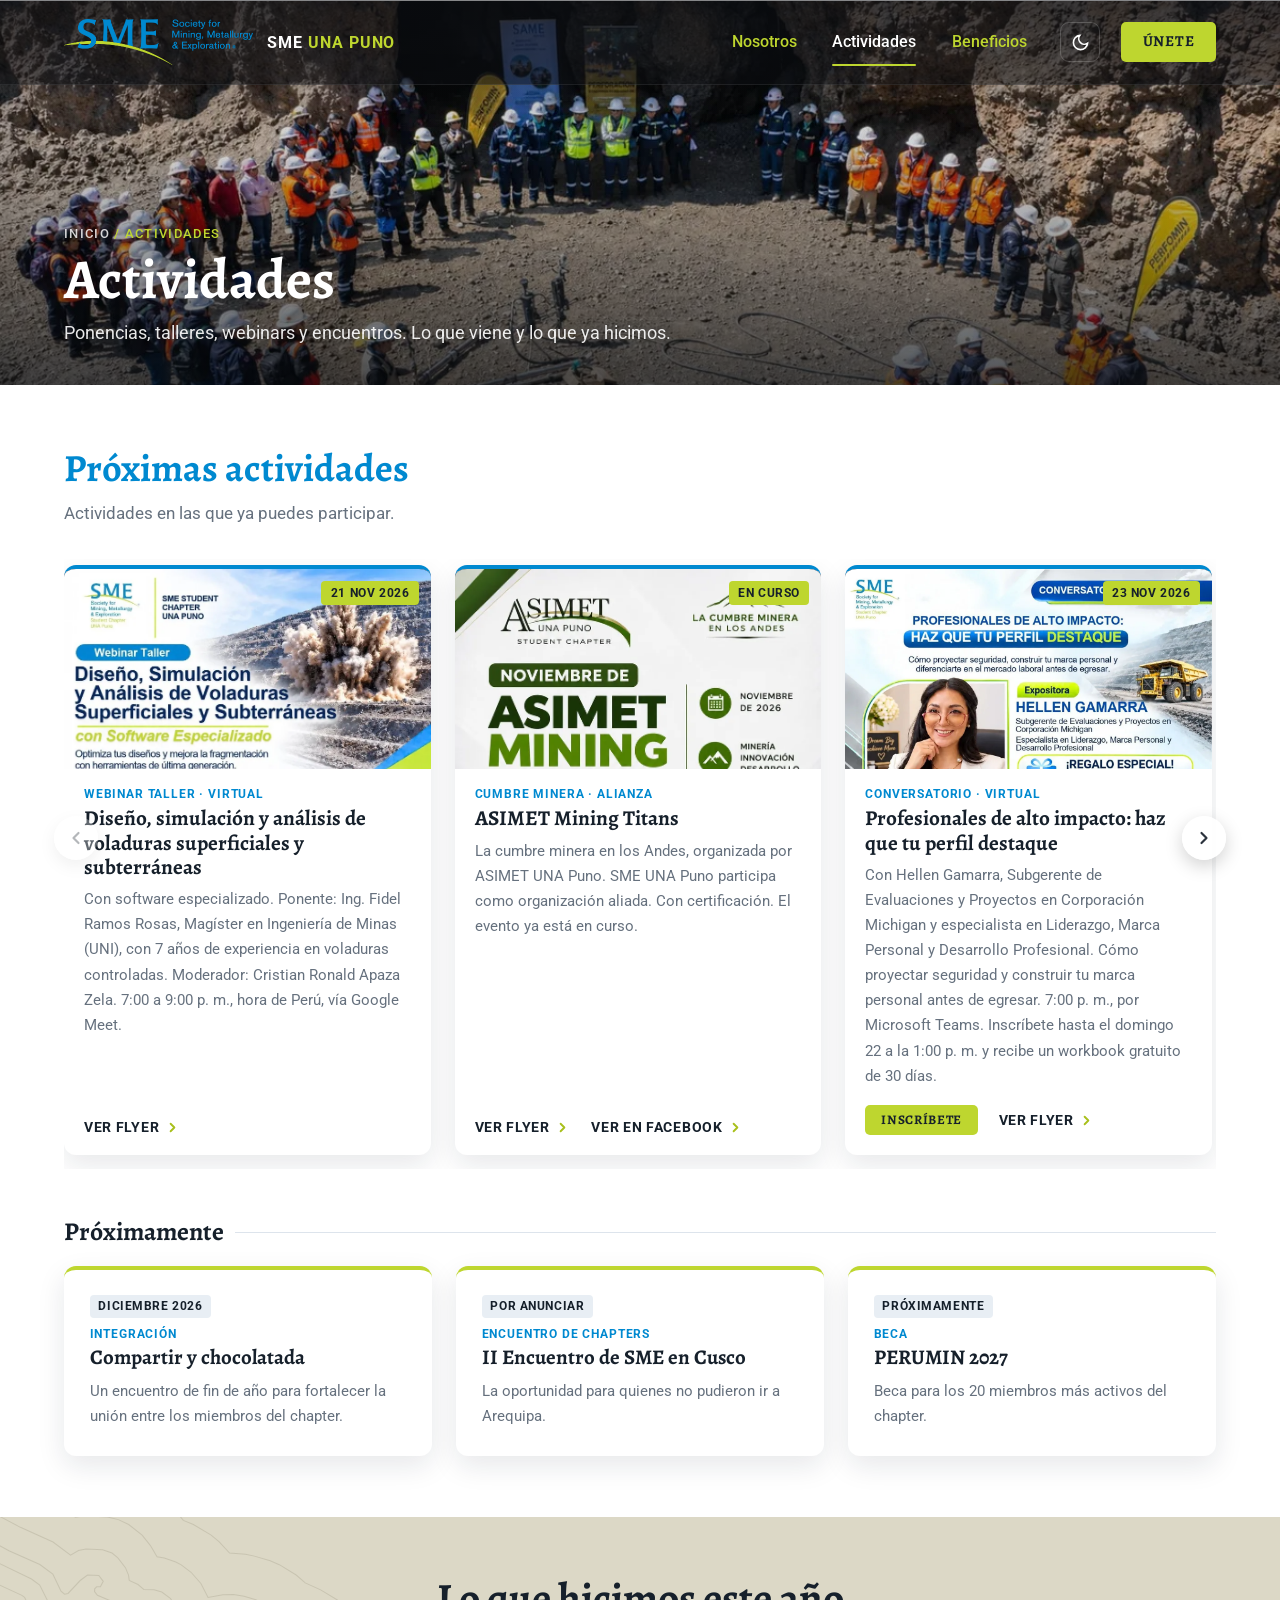
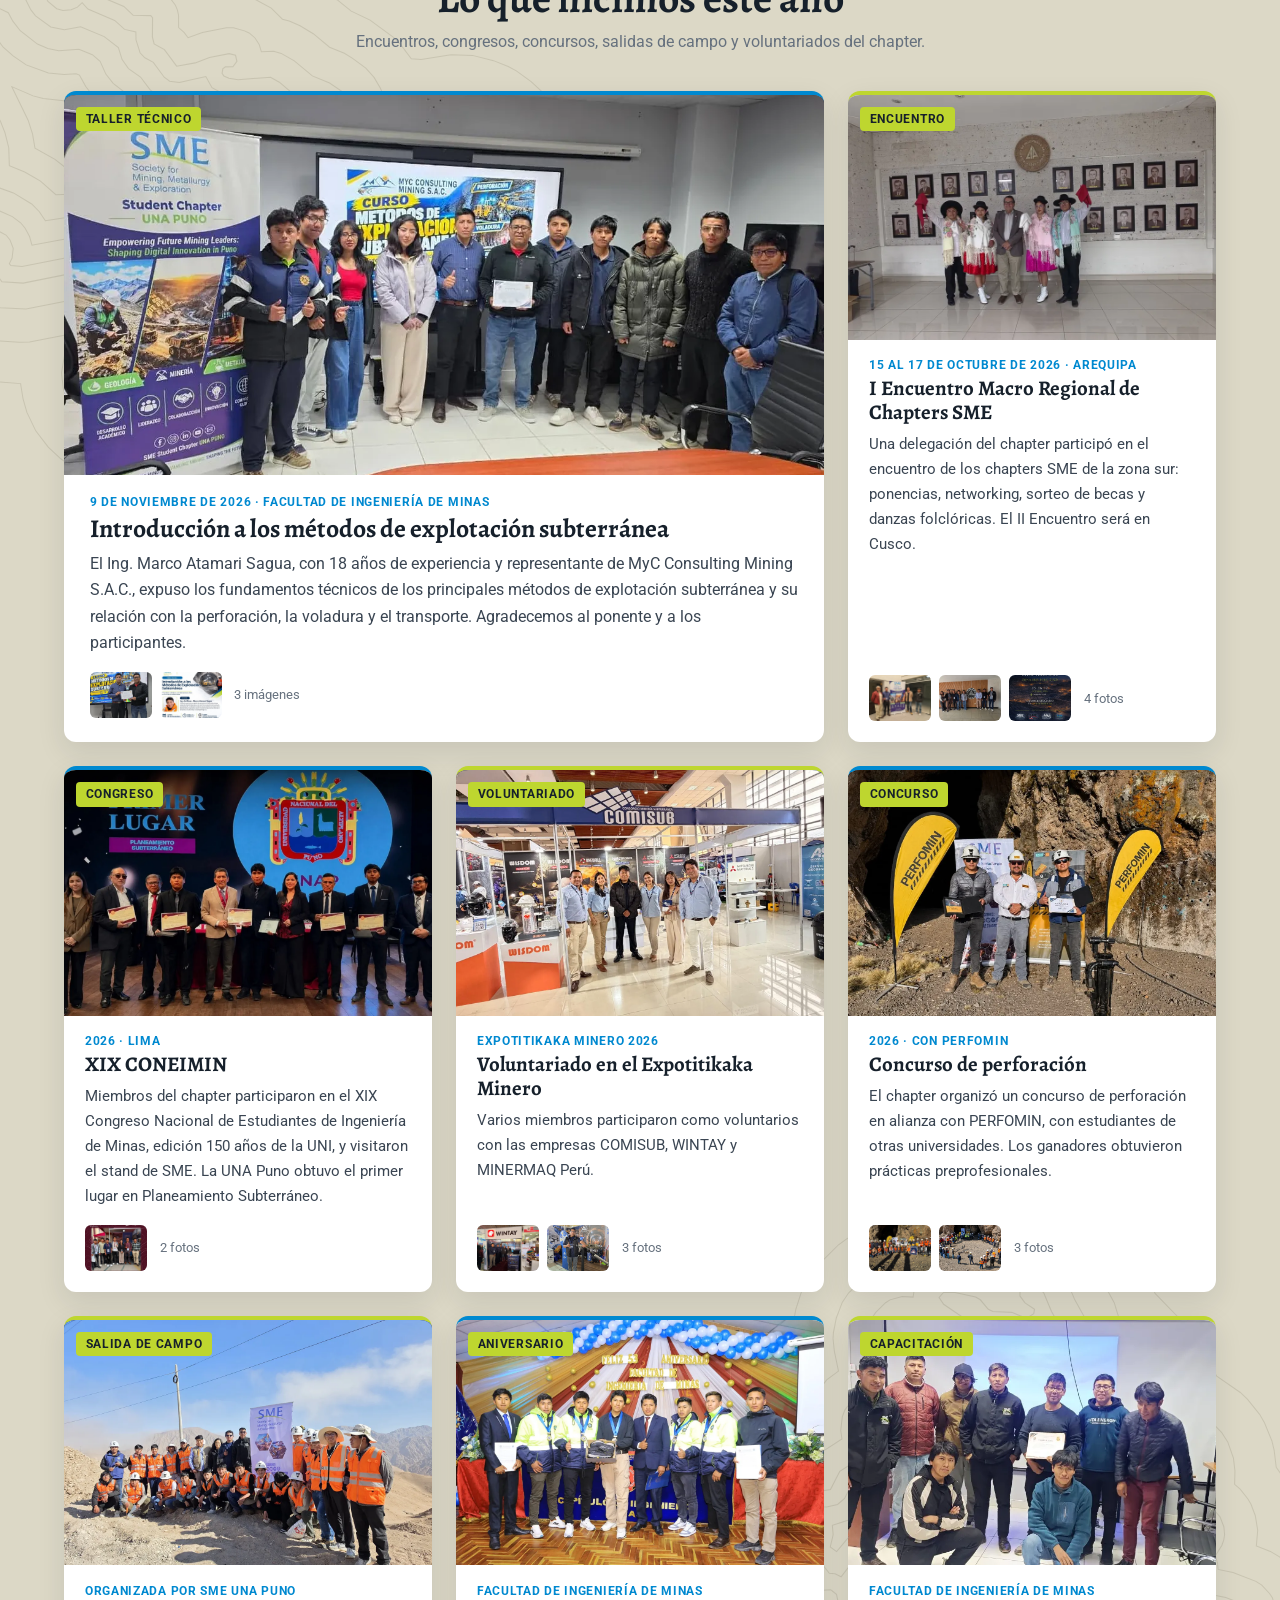
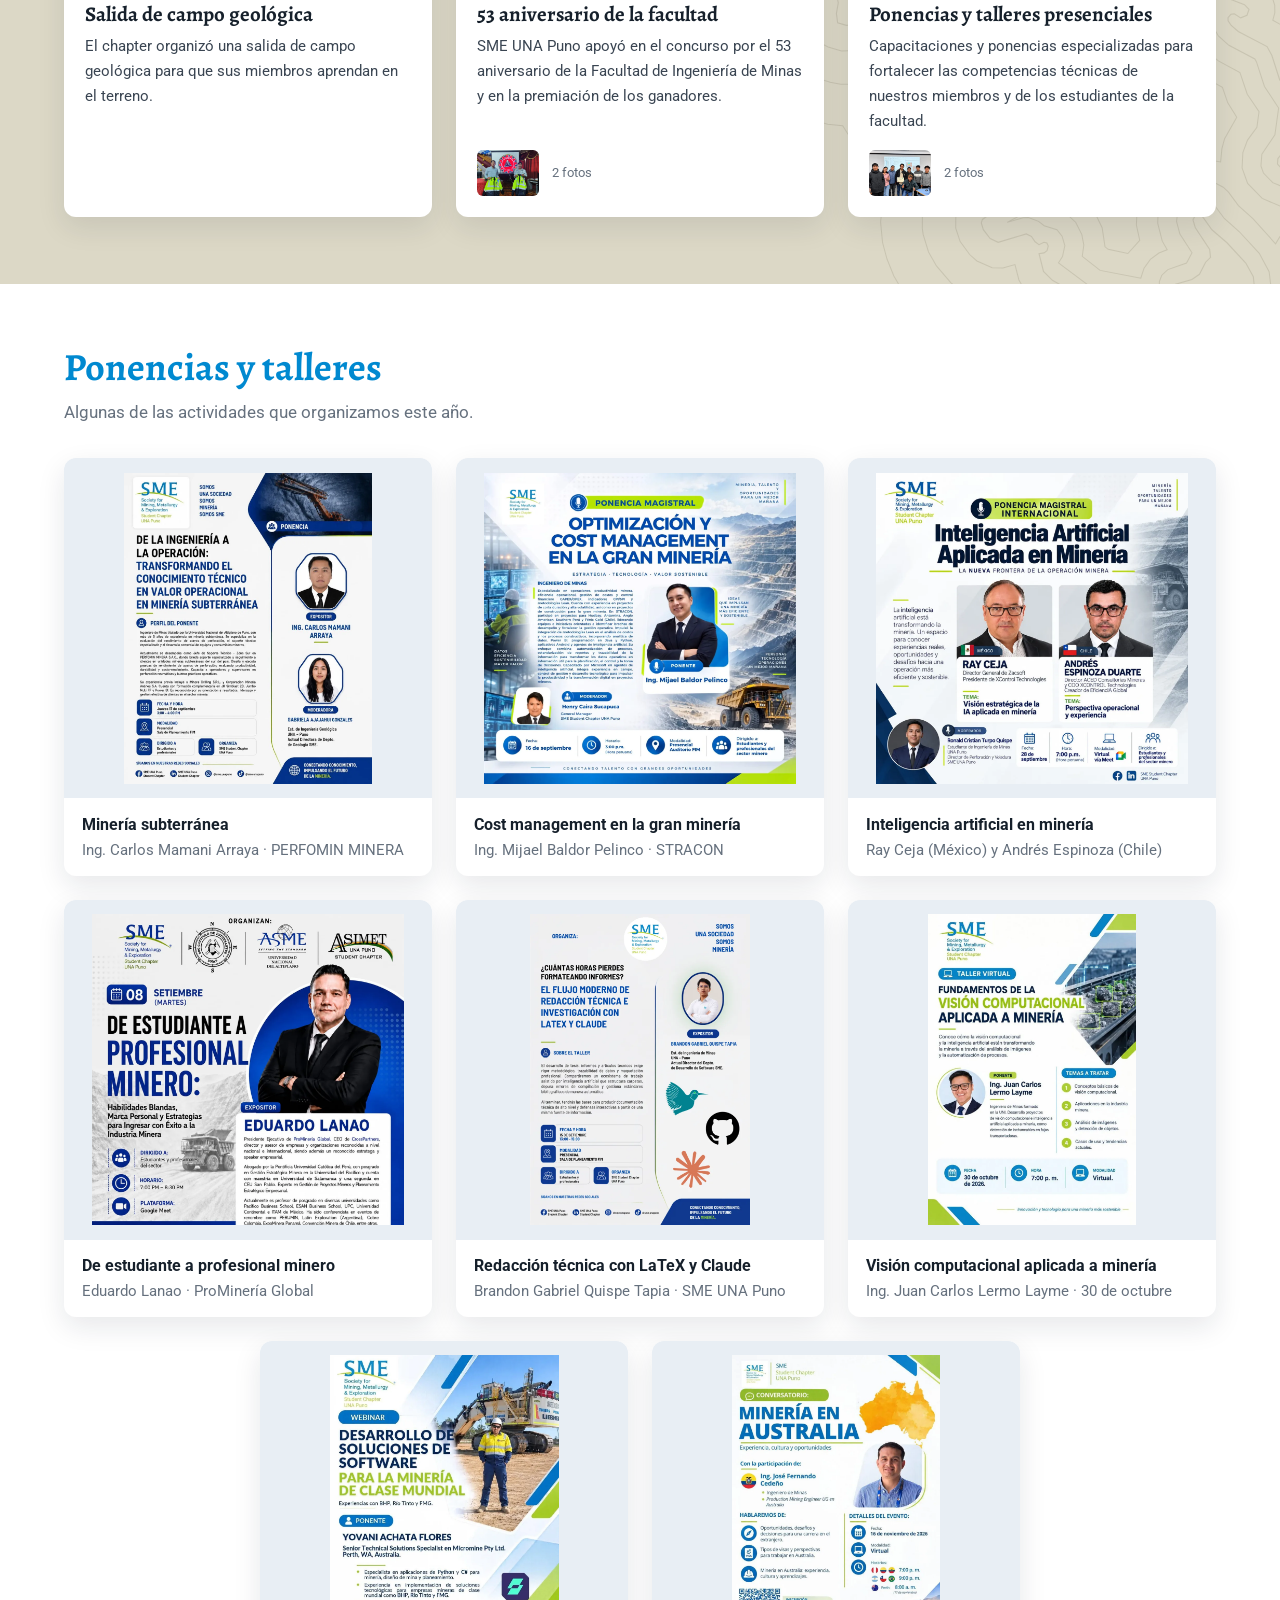
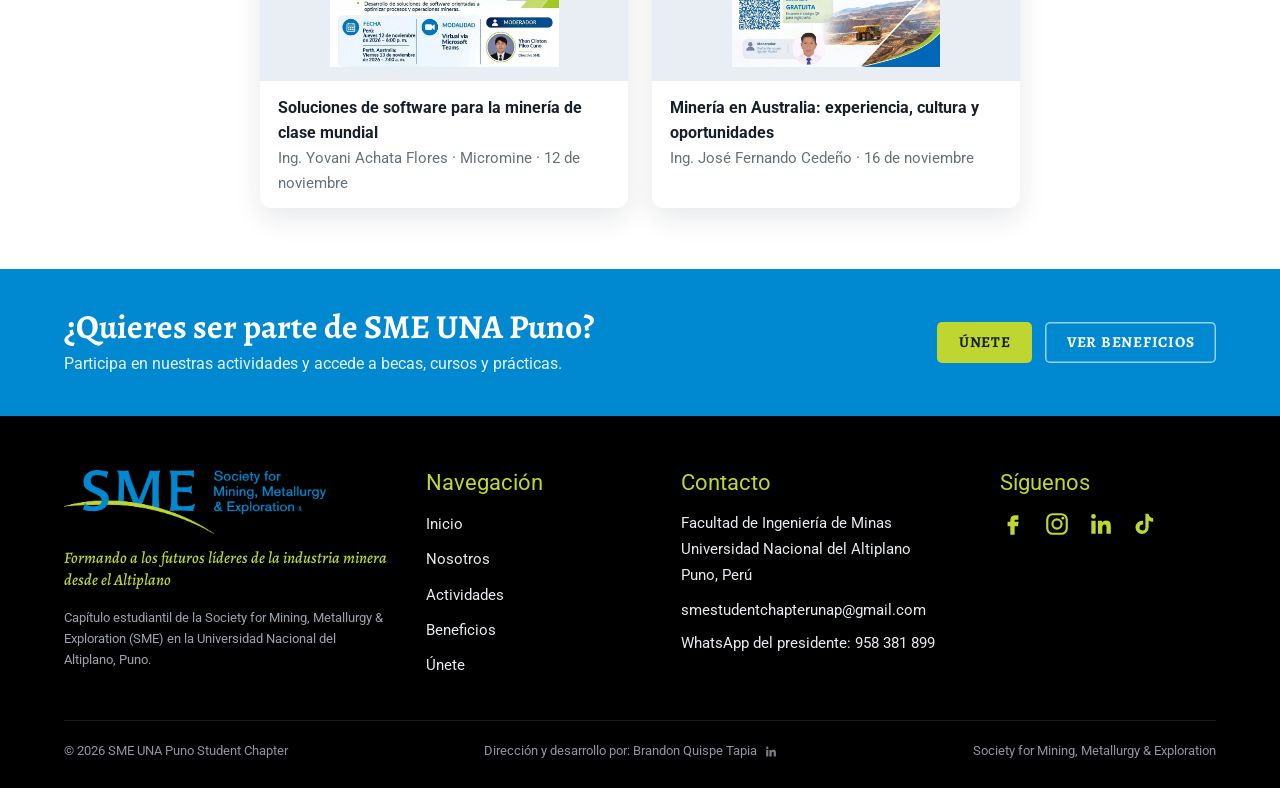
==== commit 458bf6a3: "Agregar el conversatorio del 23 de noviembre en próximas actividades Tarjeta con el flyer, los datos" ====
--- a/actividades.html
+++ b/actividades.html
@@ -47,7 +47,7 @@
 </section>
 <section class="section" id="proximas"><div class="wrap">
   <h2 class="blue">Próximas actividades</h2><p class="lead">Actividades en las que ya puedes participar.</p>
-  <div class="carousel"><button class="car-btn prev" type="button" aria-label="Anterior"><svg viewBox="0 0 24 24" fill="none" stroke="currentColor" stroke-width="2.6" stroke-linecap="round" stroke-linejoin="round"><path d="M15 6l-6 6 6 6"/></svg></button><button class="car-btn next" type="button" aria-label="Siguiente"><svg viewBox="0 0 24 24" fill="none" stroke="currentColor" stroke-width="2.6" stroke-linecap="round" stroke-linejoin="round"><path d="M9 6l6 6-6 6"/></svg></button><div class="track"><article class="ev"><div class="img" data-full="img/voladuras.webp"><img src="img/voladuras.webp" alt="Flyer: Diseño, simulación y análisis de voladuras superficiales y subterráneas con software especializado" loading="lazy"><span class="date">21 nov 2026</span></div><div class="body"><span class="tag">Webinar taller · Virtual</span><h3>Diseño, simulación y análisis de voladuras superficiales y subterráneas</h3><p>Con software especializado. Ponente: Ing. Fidel Ramos Rosas, Magíster en Ingeniería de Minas (UNI), con 7 años de experiencia en voladuras controladas. Moderador: Cristian Ronald Apaza Zela. 7:00 a 9:00 p. m., hora de Perú, vía Google Meet.</p><button class="more" type="button" data-full="img/voladuras.webp">Ver flyer <svg viewBox="0 0 24 24" fill="none" stroke="currentColor" stroke-width="3" stroke-linecap="round" stroke-linejoin="round"><path d="M9 6l6 6-6 6"/></svg></button></div></article><article class="ev"><div class="img" data-full="img/asimet-mining-titans.webp"><img src="img/asimet-mining-titans.webp" alt="Flyer: ASIMET Mining Titans, la cumbre minera en los Andes" loading="lazy"><span class="date">En curso</span></div><div class="body"><span class="tag">Cumbre minera · Alianza</span><h3>ASIMET Mining Titans</h3><p>La cumbre minera en los Andes, organizada por ASIMET UNA Puno. SME UNA Puno participa como organización aliada. Con certificación. El evento ya está en curso.</p><div class="ev-acts"><button class="more" type="button" data-full="img/asimet-mining-titans.webp">Ver flyer <svg viewBox="0 0 24 24" fill="none" stroke="currentColor" stroke-width="3" stroke-linecap="round" stroke-linejoin="round"><path d="M9 6l6 6-6 6"/></svg></button><a class="more" href="https://www.facebook.com/profile.php?id=61571984874403" target="_blank" rel="noopener">Ver en Facebook <svg viewBox="0 0 24 24" fill="none" stroke="currentColor" stroke-width="3" stroke-linecap="round" stroke-linejoin="round"><path d="M9 6l6 6-6 6"/></svg></a></div></div></article><article class="ev"><div class="img" data-full="img/egresados.webp?v=20261116"><img src="img/egresados.webp?v=20261116" alt="Flyer: I Encuentro de Egresados" loading="lazy"><span class="date">4 y 5 dic 2026</span></div><div class="body"><span class="tag">Encuentro · Presencial</span><h3>I Encuentro de Egresados</h3><p>4 de diciembre: Simposio Minero sobre innovación, tecnología y excelencia operacional en minería superficial y subterránea (auditorio de la Facultad de Ingeniería de Minas). 5 de diciembre: Jornada Deportiva (fútbol y vóley) por el Día del Minero.</p><button class="more" type="button" data-full="img/egresados.webp?v=20261116">Ver flyer <svg viewBox="0 0 24 24" fill="none" stroke="currentColor" stroke-width="3" stroke-linecap="round" stroke-linejoin="round"><path d="M9 6l6 6-6 6"/></svg></button></div></article><article class="ev ev-teaser"><div class="img teaser"><img src="img/proximamente.svg" alt="Silueta de un próximo proyecto de SME UNA Puno" loading="lazy"></div><div class="body"><span class="tag">Proyecto SME UNA Puno</span><h3>Próximamente</h3><p>Estamos preparando un nuevo proyecto. Pronto daremos más detalles.</p></div></article></div></div>
+  <div class="carousel"><button class="car-btn prev" type="button" aria-label="Anterior"><svg viewBox="0 0 24 24" fill="none" stroke="currentColor" stroke-width="2.6" stroke-linecap="round" stroke-linejoin="round"><path d="M15 6l-6 6 6 6"/></svg></button><button class="car-btn next" type="button" aria-label="Siguiente"><svg viewBox="0 0 24 24" fill="none" stroke="currentColor" stroke-width="2.6" stroke-linecap="round" stroke-linejoin="round"><path d="M9 6l6 6-6 6"/></svg></button><div class="track"><article class="ev"><div class="img" data-full="img/voladuras.webp"><img src="img/voladuras.webp" alt="Flyer: Diseño, simulación y análisis de voladuras superficiales y subterráneas con software especializado" loading="lazy"><span class="date">21 nov 2026</span></div><div class="body"><span class="tag">Webinar taller · Virtual</span><h3>Diseño, simulación y análisis de voladuras superficiales y subterráneas</h3><p>Con software especializado. Ponente: Ing. Fidel Ramos Rosas, Magíster en Ingeniería de Minas (UNI), con 7 años de experiencia en voladuras controladas. Moderador: Cristian Ronald Apaza Zela. 7:00 a 9:00 p. m., hora de Perú, vía Google Meet.</p><button class="more" type="button" data-full="img/voladuras.webp">Ver flyer <svg viewBox="0 0 24 24" fill="none" stroke="currentColor" stroke-width="3" stroke-linecap="round" stroke-linejoin="round"><path d="M9 6l6 6-6 6"/></svg></button></div></article><article class="ev"><div class="img" data-full="img/asimet-mining-titans.webp"><img src="img/asimet-mining-titans.webp" alt="Flyer: ASIMET Mining Titans, la cumbre minera en los Andes" loading="lazy"><span class="date">En curso</span></div><div class="body"><span class="tag">Cumbre minera · Alianza</span><h3>ASIMET Mining Titans</h3><p>La cumbre minera en los Andes, organizada por ASIMET UNA Puno. SME UNA Puno participa como organización aliada. Con certificación. El evento ya está en curso.</p><div class="ev-acts"><button class="more" type="button" data-full="img/asimet-mining-titans.webp">Ver flyer <svg viewBox="0 0 24 24" fill="none" stroke="currentColor" stroke-width="3" stroke-linecap="round" stroke-linejoin="round"><path d="M9 6l6 6-6 6"/></svg></button><a class="more" href="https://www.facebook.com/profile.php?id=61571984874403" target="_blank" rel="noopener">Ver en Facebook <svg viewBox="0 0 24 24" fill="none" stroke="currentColor" stroke-width="3" stroke-linecap="round" stroke-linejoin="round"><path d="M9 6l6 6-6 6"/></svg></a></div></div></article><article class="ev"><div class="img" data-full="img/conversatorio-perfil.webp"><img src="img/conversatorio-perfil.webp" alt="Flyer: Profesionales de alto impacto, haz que tu perfil destaque" loading="lazy"><span class="date">23 nov 2026</span></div><div class="body"><span class="tag">Conversatorio · Virtual</span><h3>Profesionales de alto impacto: haz que tu perfil destaque</h3><p>Con Hellen Gamarra, Subgerente de Evaluaciones y Proyectos en Corporación Michigan y especialista en Liderazgo, Marca Personal y Desarrollo Profesional. Cómo proyectar seguridad y construir tu marca personal antes de egresar. 7:00 p. m., por Microsoft Teams. Inscríbete hasta el domingo 22 a la 1:00 p. m. y recibe un workbook gratuito de 30 días.</p><div class="ev-acts"><a class="btn btn-lime ev-ins" href="https://forms.gle/y8ohP4dqezqZ9uLC7" target="_blank" rel="noopener">Inscríbete</a><button class="more" type="button" data-full="img/conversatorio-perfil.webp">Ver flyer <svg viewBox="0 0 24 24" fill="none" stroke="currentColor" stroke-width="3" stroke-linecap="round" stroke-linejoin="round"><path d="M9 6l6 6-6 6"/></svg></button></div></div></article><article class="ev"><div class="img" data-full="img/egresados.webp?v=20261116"><img src="img/egresados.webp?v=20261116" alt="Flyer: I Encuentro de Egresados" loading="lazy"><span class="date">4 y 5 dic 2026</span></div><div class="body"><span class="tag">Encuentro · Presencial</span><h3>I Encuentro de Egresados</h3><p>4 de diciembre: Simposio Minero sobre innovación, tecnología y excelencia operacional en minería superficial y subterránea (auditorio de la Facultad de Ingeniería de Minas). 5 de diciembre: Jornada Deportiva (fútbol y vóley) por el Día del Minero.</p><button class="more" type="button" data-full="img/egresados.webp?v=20261116">Ver flyer <svg viewBox="0 0 24 24" fill="none" stroke="currentColor" stroke-width="3" stroke-linecap="round" stroke-linejoin="round"><path d="M9 6l6 6-6 6"/></svg></button></div></article><article class="ev ev-teaser"><div class="img teaser"><img src="img/proximamente.svg" alt="Silueta de un próximo proyecto de SME UNA Puno" loading="lazy"></div><div class="body"><span class="tag">Proyecto SME UNA Puno</span><h3>Próximamente</h3><p>Estamos preparando un nuevo proyecto. Pronto daremos más detalles.</p></div></article></div></div>
   <div class="subhead"><h3>Próximamente</h3></div>
   <div class="grid3"><div class="card soon"><span class="soon-date">Diciembre 2026</span><span class="tag">Integración</span><h3>Compartir y chocolatada</h3><p>Un encuentro de fin de año para fortalecer la unión entre los miembros del chapter.</p></div><div class="card soon"><span class="soon-date">Por anunciar</span><span class="tag">Encuentro de chapters</span><h3>II Encuentro de SME en Cusco</h3><p>La oportunidad para quienes no pudieron ir a Arequipa.</p></div><div class="card soon"><span class="soon-date">Próximamente</span><span class="tag">Beca</span><h3>PERUMIN 2027</h3><p>Beca para los 20 miembros más activos del chapter.</p></div></div>
 </div></section>
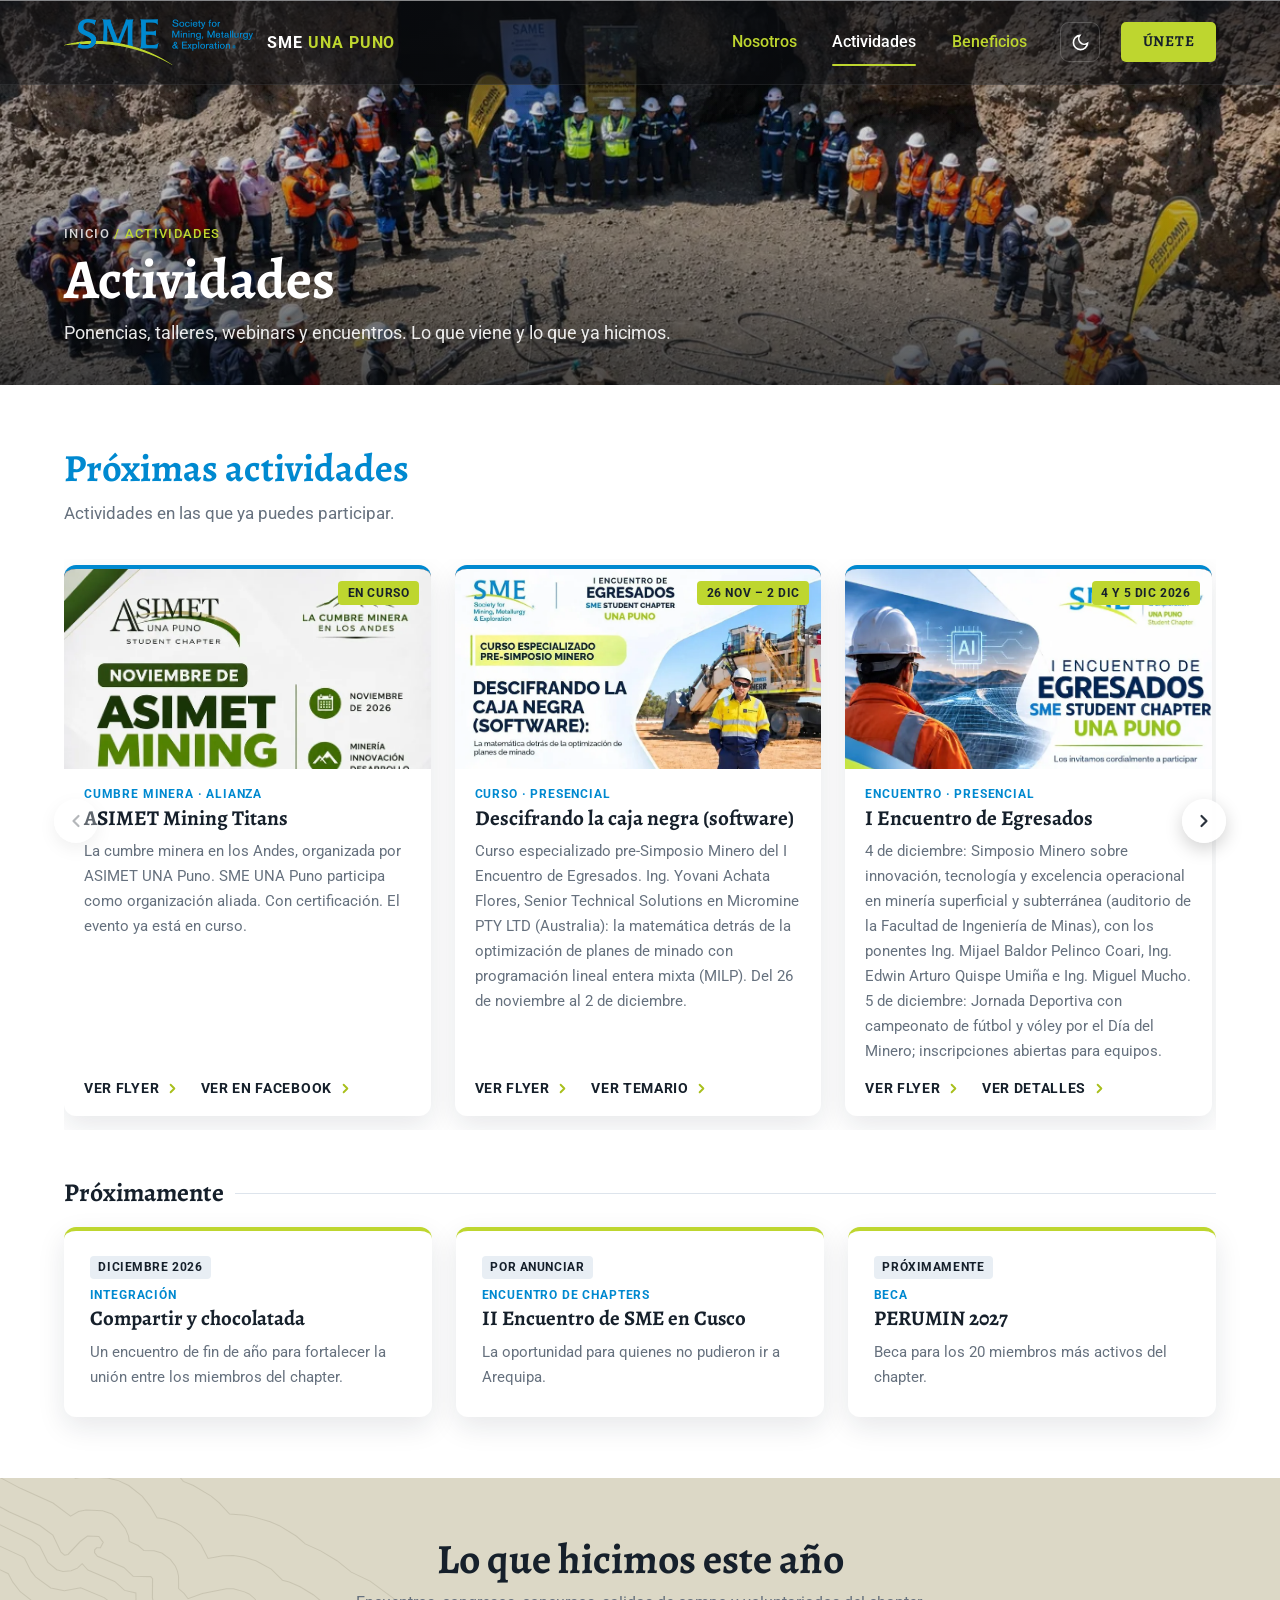
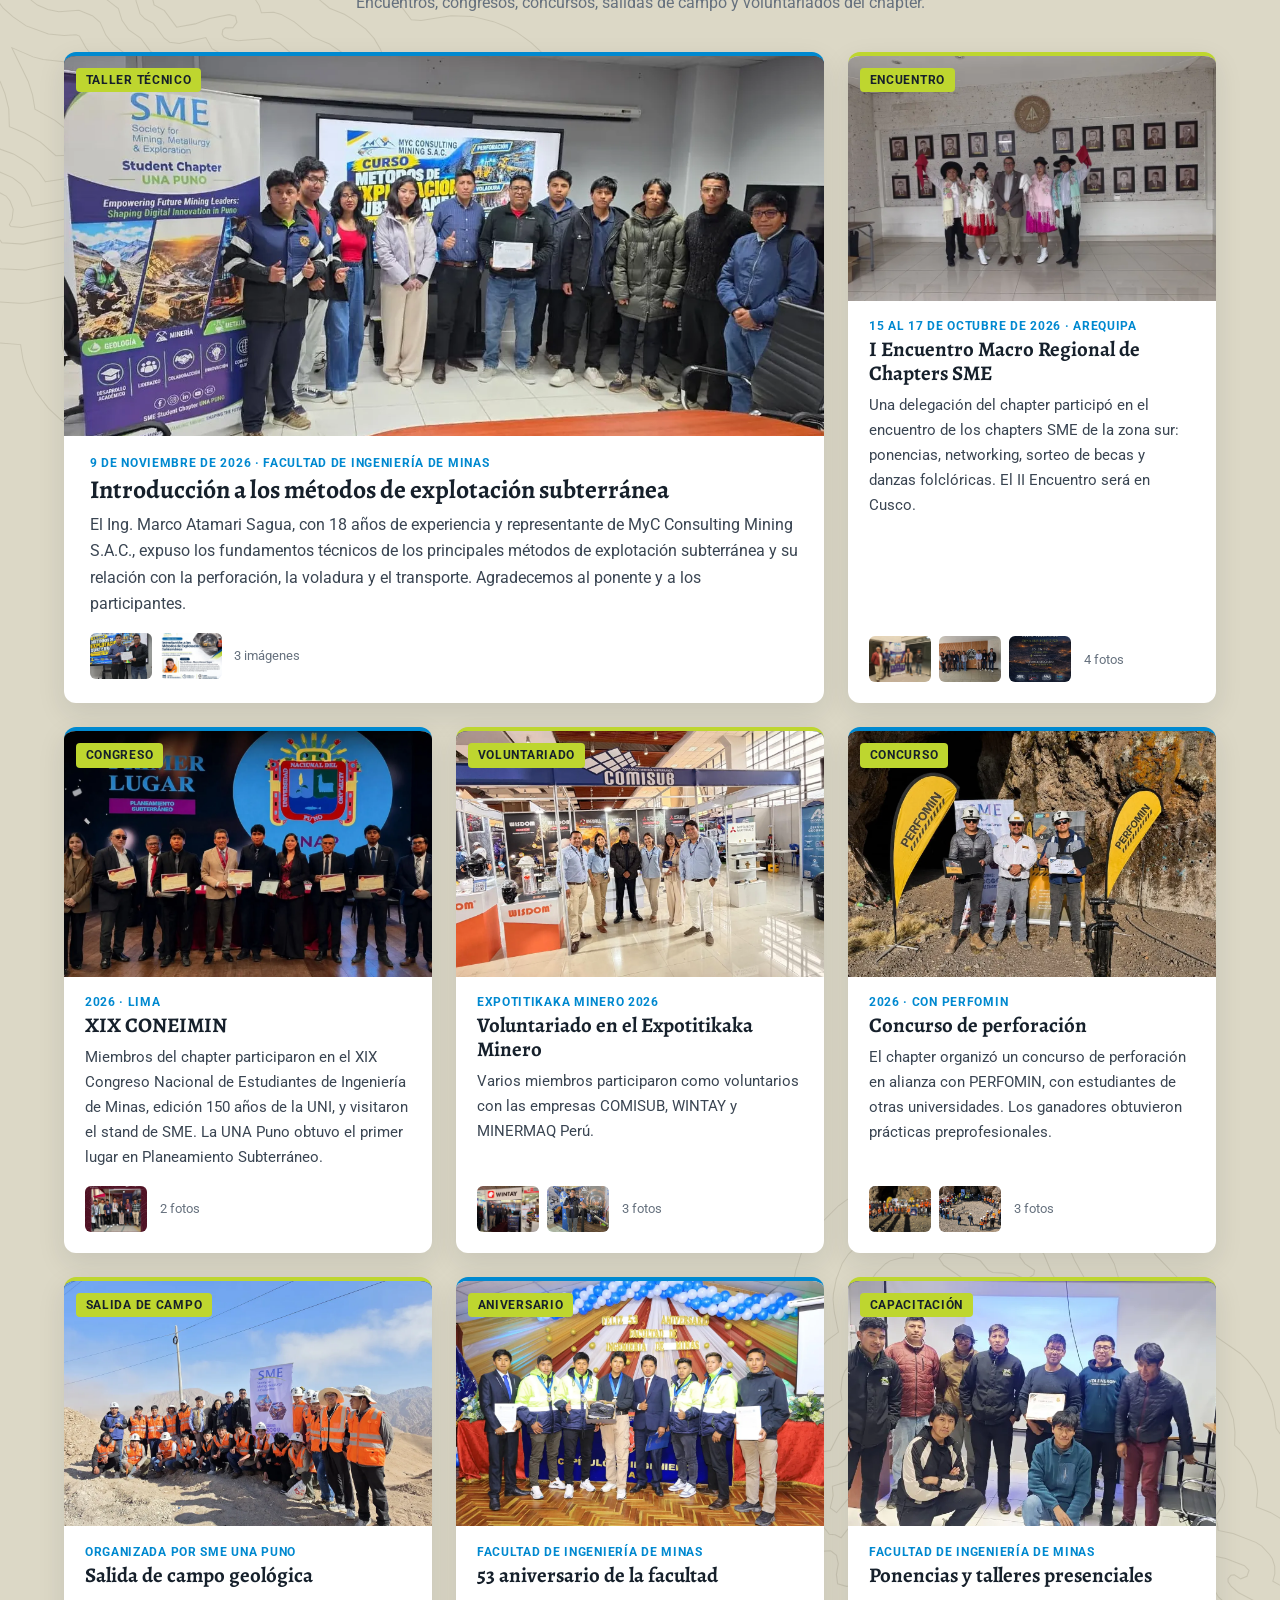
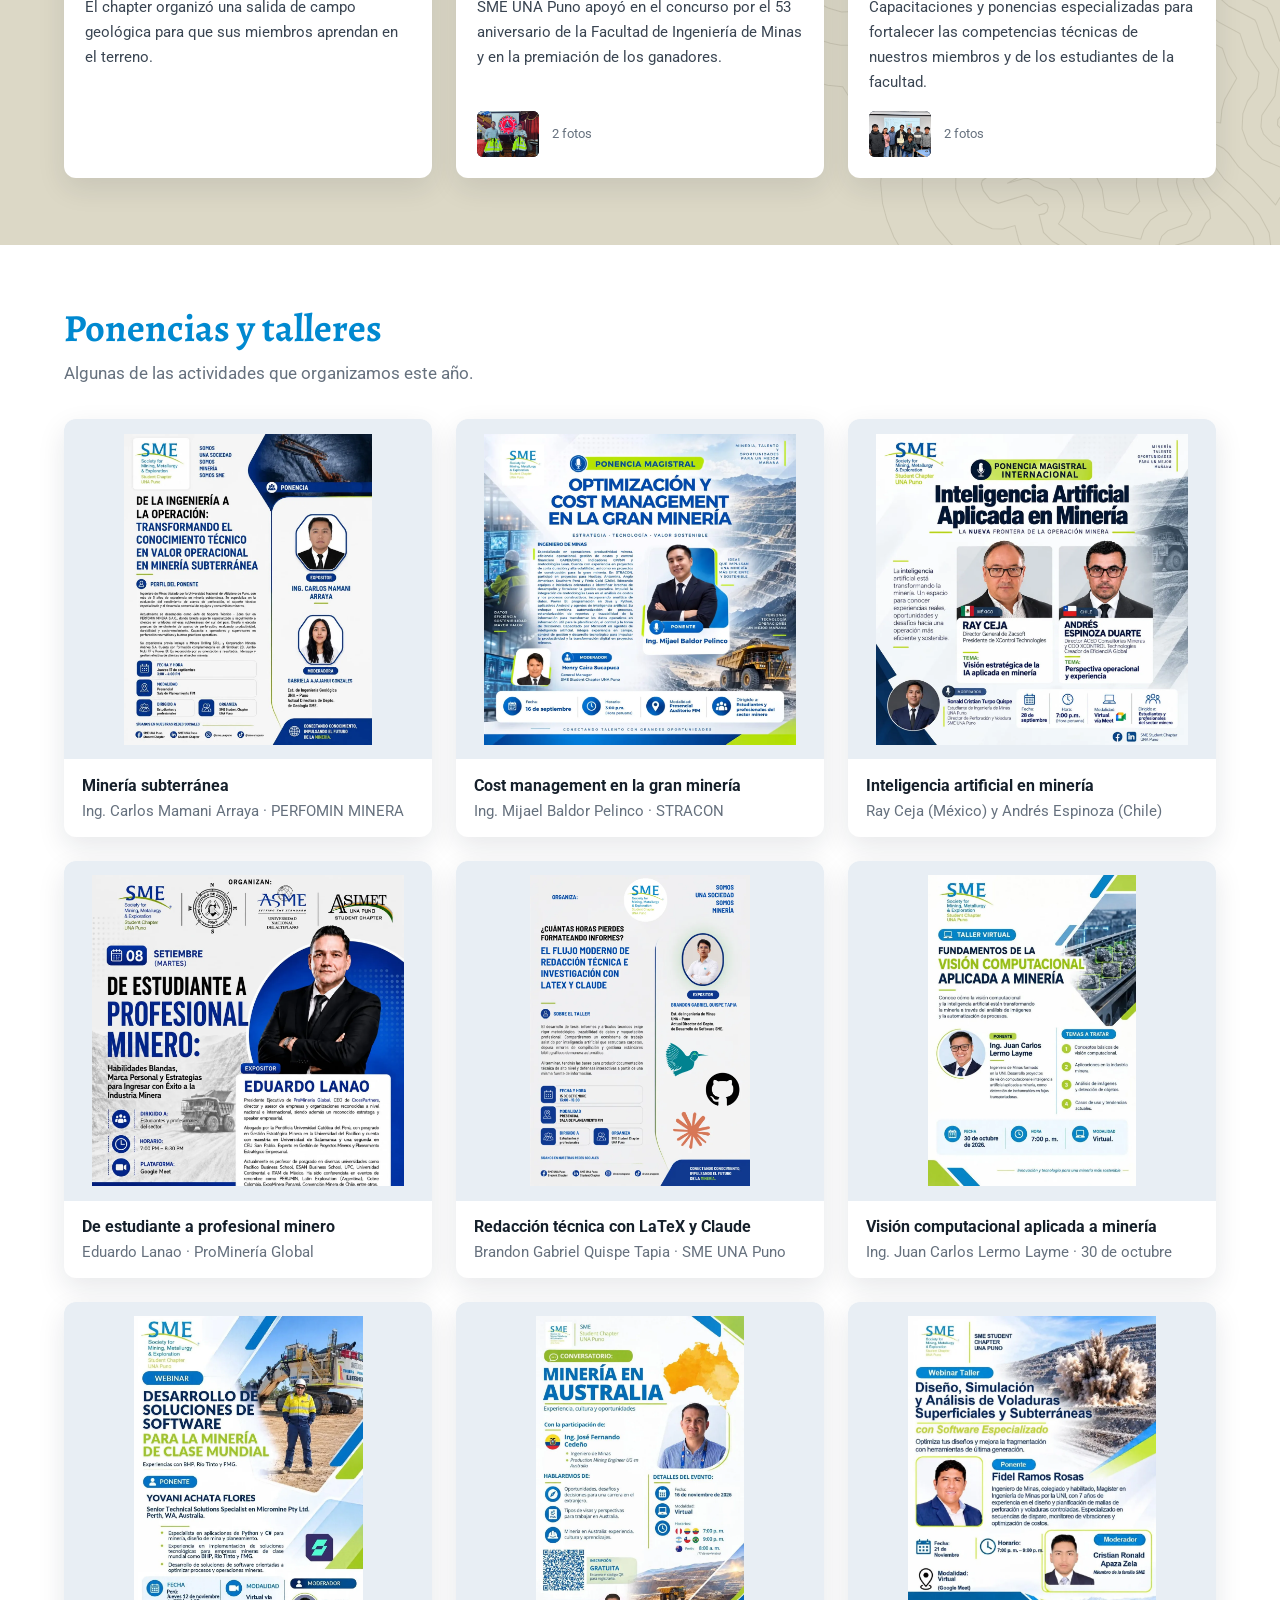
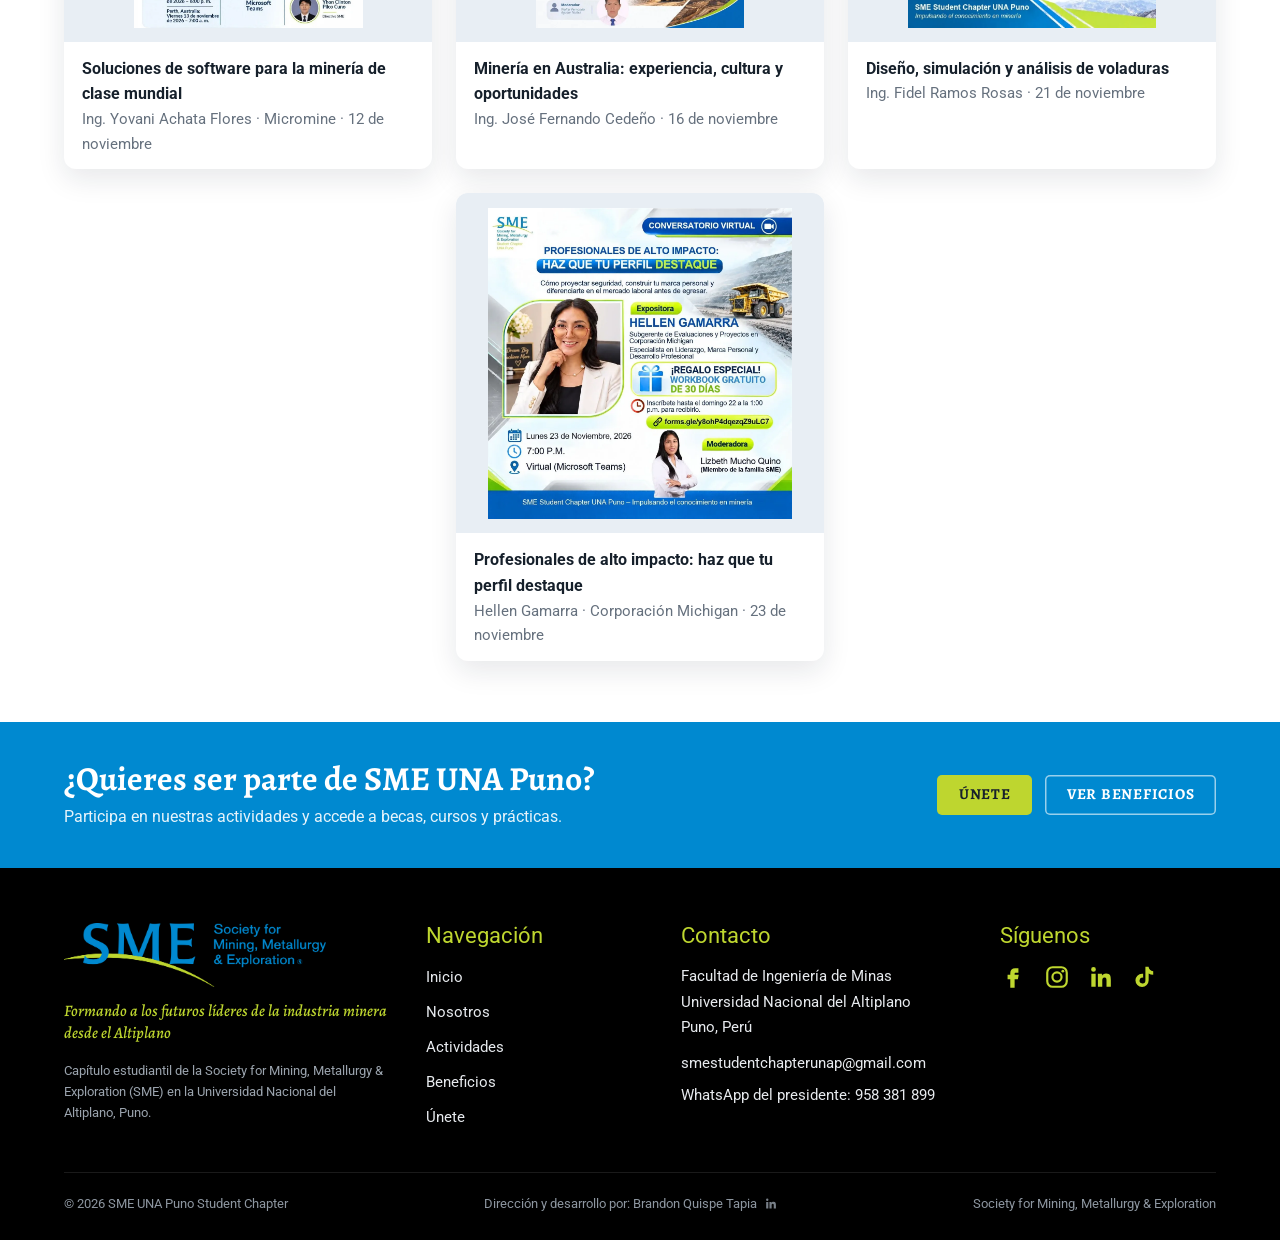
==== commit a1a49d83: "Agregar tercer ponente del Encuentro y pasar actividades pasadas a Ponencias y talleres - Inicio: In" ====
--- a/actividades.html
+++ b/actividades.html
@@ -15,7 +15,7 @@
 <link rel="preconnect" href="https://fonts.googleapis.com">
 <link rel="preconnect" href="https://fonts.gstatic.com" crossorigin>
 <link href="https://fonts.googleapis.com/css2?family=Alegreya:ital,wght@0,400;0,500;0,700;1,500&family=Roboto:wght@400;500;700&display=swap" rel="stylesheet">
-<link rel="stylesheet" href="styles.css?v=20261111b">
+<link rel="stylesheet" href="styles.css?v=20261124f">
 <script>(function(){var t=null;try{t=localStorage.getItem('sme-theme')}catch(e){}if(t!=='light'&&t!=='dark'){t=(window.matchMedia&&window.matchMedia('(prefers-color-scheme: dark)').matches)?'dark':'light'}document.documentElement.setAttribute('data-theme',t)})();</script>
 </head>
 <body>
@@ -47,7 +47,7 @@
 </section>
 <section class="section" id="proximas"><div class="wrap">
   <h2 class="blue">Próximas actividades</h2><p class="lead">Actividades en las que ya puedes participar.</p>
-  <div class="carousel"><button class="car-btn prev" type="button" aria-label="Anterior"><svg viewBox="0 0 24 24" fill="none" stroke="currentColor" stroke-width="2.6" stroke-linecap="round" stroke-linejoin="round"><path d="M15 6l-6 6 6 6"/></svg></button><button class="car-btn next" type="button" aria-label="Siguiente"><svg viewBox="0 0 24 24" fill="none" stroke="currentColor" stroke-width="2.6" stroke-linecap="round" stroke-linejoin="round"><path d="M9 6l6 6-6 6"/></svg></button><div class="track"><article class="ev"><div class="img" data-full="img/voladuras.webp"><img src="img/voladuras.webp" alt="Flyer: Diseño, simulación y análisis de voladuras superficiales y subterráneas con software especializado" loading="lazy"><span class="date">21 nov 2026</span></div><div class="body"><span class="tag">Webinar taller · Virtual</span><h3>Diseño, simulación y análisis de voladuras superficiales y subterráneas</h3><p>Con software especializado. Ponente: Ing. Fidel Ramos Rosas, Magíster en Ingeniería de Minas (UNI), con 7 años de experiencia en voladuras controladas. Moderador: Cristian Ronald Apaza Zela. 7:00 a 9:00 p. m., hora de Perú, vía Google Meet.</p><button class="more" type="button" data-full="img/voladuras.webp">Ver flyer <svg viewBox="0 0 24 24" fill="none" stroke="currentColor" stroke-width="3" stroke-linecap="round" stroke-linejoin="round"><path d="M9 6l6 6-6 6"/></svg></button></div></article><article class="ev"><div class="img" data-full="img/asimet-mining-titans.webp"><img src="img/asimet-mining-titans.webp" alt="Flyer: ASIMET Mining Titans, la cumbre minera en los Andes" loading="lazy"><span class="date">En curso</span></div><div class="body"><span class="tag">Cumbre minera · Alianza</span><h3>ASIMET Mining Titans</h3><p>La cumbre minera en los Andes, organizada por ASIMET UNA Puno. SME UNA Puno participa como organización aliada. Con certificación. El evento ya está en curso.</p><div class="ev-acts"><button class="more" type="button" data-full="img/asimet-mining-titans.webp">Ver flyer <svg viewBox="0 0 24 24" fill="none" stroke="currentColor" stroke-width="3" stroke-linecap="round" stroke-linejoin="round"><path d="M9 6l6 6-6 6"/></svg></button><a class="more" href="https://www.facebook.com/profile.php?id=61571984874403" target="_blank" rel="noopener">Ver en Facebook <svg viewBox="0 0 24 24" fill="none" stroke="currentColor" stroke-width="3" stroke-linecap="round" stroke-linejoin="round"><path d="M9 6l6 6-6 6"/></svg></a></div></div></article><article class="ev"><div class="img" data-full="img/conversatorio-perfil.webp"><img src="img/conversatorio-perfil.webp" alt="Flyer: Profesionales de alto impacto, haz que tu perfil destaque" loading="lazy"><span class="date">23 nov 2026</span></div><div class="body"><span class="tag">Conversatorio · Virtual</span><h3>Profesionales de alto impacto: haz que tu perfil destaque</h3><p>Con Hellen Gamarra, Subgerente de Evaluaciones y Proyectos en Corporación Michigan y especialista en Liderazgo, Marca Personal y Desarrollo Profesional. Cómo proyectar seguridad y construir tu marca personal antes de egresar. 7:00 p. m., por Microsoft Teams. Inscríbete hasta el domingo 22 a la 1:00 p. m. y recibe un workbook gratuito de 30 días.</p><div class="ev-acts"><a class="btn btn-lime ev-ins" href="https://forms.gle/y8ohP4dqezqZ9uLC7" target="_blank" rel="noopener">Inscríbete</a><button class="more" type="button" data-full="img/conversatorio-perfil.webp">Ver flyer <svg viewBox="0 0 24 24" fill="none" stroke="currentColor" stroke-width="3" stroke-linecap="round" stroke-linejoin="round"><path d="M9 6l6 6-6 6"/></svg></button></div></div></article><article class="ev"><div class="img" data-full="img/egresados.webp?v=20261116"><img src="img/egresados.webp?v=20261116" alt="Flyer: I Encuentro de Egresados" loading="lazy"><span class="date">4 y 5 dic 2026</span></div><div class="body"><span class="tag">Encuentro · Presencial</span><h3>I Encuentro de Egresados</h3><p>4 de diciembre: Simposio Minero sobre innovación, tecnología y excelencia operacional en minería superficial y subterránea (auditorio de la Facultad de Ingeniería de Minas). 5 de diciembre: Jornada Deportiva (fútbol y vóley) por el Día del Minero.</p><button class="more" type="button" data-full="img/egresados.webp?v=20261116">Ver flyer <svg viewBox="0 0 24 24" fill="none" stroke="currentColor" stroke-width="3" stroke-linecap="round" stroke-linejoin="round"><path d="M9 6l6 6-6 6"/></svg></button></div></article><article class="ev ev-teaser"><div class="img teaser"><img src="img/proximamente.svg" alt="Silueta de un próximo proyecto de SME UNA Puno" loading="lazy"></div><div class="body"><span class="tag">Proyecto SME UNA Puno</span><h3>Próximamente</h3><p>Estamos preparando un nuevo proyecto. Pronto daremos más detalles.</p></div></article></div></div>
+  <div class="carousel"><button class="car-btn prev" type="button" aria-label="Anterior"><svg viewBox="0 0 24 24" fill="none" stroke="currentColor" stroke-width="2.6" stroke-linecap="round" stroke-linejoin="round"><path d="M15 6l-6 6 6 6"/></svg></button><button class="car-btn next" type="button" aria-label="Siguiente"><svg viewBox="0 0 24 24" fill="none" stroke="currentColor" stroke-width="2.6" stroke-linecap="round" stroke-linejoin="round"><path d="M9 6l6 6-6 6"/></svg></button><div class="track"><article class="ev"><div class="img" data-full="img/asimet-mining-titans.webp"><img src="img/asimet-mining-titans.webp" alt="Flyer: ASIMET Mining Titans, la cumbre minera en los Andes" loading="lazy"><span class="date">En curso</span></div><div class="body"><span class="tag">Cumbre minera · Alianza</span><h3>ASIMET Mining Titans</h3><p>La cumbre minera en los Andes, organizada por ASIMET UNA Puno. SME UNA Puno participa como organización aliada. Con certificación. El evento ya está en curso.</p><div class="ev-acts"><button class="more" type="button" data-full="img/asimet-mining-titans.webp">Ver flyer <svg viewBox="0 0 24 24" fill="none" stroke="currentColor" stroke-width="3" stroke-linecap="round" stroke-linejoin="round"><path d="M9 6l6 6-6 6"/></svg></button><a class="more" href="https://www.facebook.com/profile.php?id=61571984874403" target="_blank" rel="noopener">Ver en Facebook <svg viewBox="0 0 24 24" fill="none" stroke="currentColor" stroke-width="3" stroke-linecap="round" stroke-linejoin="round"><path d="M9 6l6 6-6 6"/></svg></a></div></div></article><article class="ev"><div class="img" data-full="img/egresados-curso-achata.webp"><img src="img/egresados-curso-achata.webp" alt="Flyer: Descifrando la caja negra (software)" loading="lazy"><span class="date">26 nov – 2 dic</span></div><div class="body"><span class="tag">Curso · Presencial</span><h3>Descifrando la caja negra (software)</h3><p>Curso especializado pre-Simposio Minero del I Encuentro de Egresados. Ing. Yovani Achata Flores, Senior Technical Solutions en Micromine PTY LTD (Australia): la matemática detrás de la optimización de planes de minado con programación lineal entera mixta (MILP). Del 26 de noviembre al 2 de diciembre.</p><div class="ev-acts"><button class="more" type="button" data-full="img/egresados-curso-achata.webp">Ver flyer <svg viewBox="0 0 24 24" fill="none" stroke="currentColor" stroke-width="3" stroke-linecap="round" stroke-linejoin="round"><path d="M9 6l6 6-6 6"/></svg></button><button class="more" type="button" data-full="img/egresados-curso-temario.webp">Ver temario <svg viewBox="0 0 24 24" fill="none" stroke="currentColor" stroke-width="3" stroke-linecap="round" stroke-linejoin="round"><path d="M9 6l6 6-6 6"/></svg></button></div></div></article><article class="ev"><div class="img" data-full="img/egresados.webp?v=20261116"><img src="img/egresados.webp?v=20261116" alt="Flyer: I Encuentro de Egresados" loading="lazy"><span class="date">4 y 5 dic 2026</span></div><div class="body"><span class="tag">Encuentro · Presencial</span><h3>I Encuentro de Egresados</h3><p>4 de diciembre: Simposio Minero sobre innovación, tecnología y excelencia operacional en minería superficial y subterránea (auditorio de la Facultad de Ingeniería de Minas), con los ponentes Ing. Mijael Baldor Pelinco Coari, Ing. Edwin Arturo Quispe Umiña e Ing. Miguel Mucho. 5 de diciembre: Jornada Deportiva con campeonato de fútbol y vóley por el Día del Minero; inscripciones abiertas para equipos.</p><div class="ev-acts"><button class="more" type="button" data-full="img/egresados.webp?v=20261116">Ver flyer <svg viewBox="0 0 24 24" fill="none" stroke="currentColor" stroke-width="3" stroke-linecap="round" stroke-linejoin="round"><path d="M9 6l6 6-6 6"/></svg></button><a class="more" href="index.html#encuentro-egresados">Ver detalles <svg viewBox="0 0 24 24" fill="none" stroke="currentColor" stroke-width="3" stroke-linecap="round" stroke-linejoin="round"><path d="M9 6l6 6-6 6"/></svg></a></div></div></article><article class="ev ev-teaser"><div class="img teaser"><img src="img/proximamente.svg" alt="Silueta de un próximo proyecto de SME UNA Puno" loading="lazy"></div><div class="body"><span class="tag">Proyecto SME UNA Puno</span><h3>Próximamente</h3><p>Estamos preparando un nuevo proyecto. Pronto daremos más detalles.</p></div></article></div></div>
   <div class="subhead"><h3>Próximamente</h3></div>
   <div class="grid3"><div class="card soon"><span class="soon-date">Diciembre 2026</span><span class="tag">Integración</span><h3>Compartir y chocolatada</h3><p>Un encuentro de fin de año para fortalecer la unión entre los miembros del chapter.</p></div><div class="card soon"><span class="soon-date">Por anunciar</span><span class="tag">Encuentro de chapters</span><h3>II Encuentro de SME en Cusco</h3><p>La oportunidad para quienes no pudieron ir a Arequipa.</p></div><div class="card soon"><span class="soon-date">Próximamente</span><span class="tag">Beca</span><h3>PERUMIN 2027</h3><p>Beca para los 20 miembros más activos del chapter.</p></div></div>
 </div></section>
@@ -70,7 +70,7 @@
 </section>
 <section class="section flyers" id="ponencias"><div class="wrap">
   <h2 class="blue">Ponencias y talleres</h2><p class="lead">Algunas de las actividades que organizamos este año.</p>
-  <div class="grid3 fill-center"><figure class="figure contain " data-full="img/img26.webp"><div class="im"><img src="img/img26.webp" alt="Minería subterránea" loading="lazy"></div><figcaption><b>Minería subterránea</b>Ing. Carlos Mamani Arraya · PERFOMIN MINERA</figcaption></figure><figure class="figure contain " data-full="img/img27.webp"><div class="im"><img src="img/img27.webp" alt="Cost management en la gran minería" loading="lazy"></div><figcaption><b>Cost management en la gran minería</b>Ing. Mijael Baldor Pelinco · STRACON</figcaption></figure><figure class="figure contain " data-full="img/img28.webp"><div class="im"><img src="img/img28.webp" alt="Inteligencia artificial en minería" loading="lazy"></div><figcaption><b>Inteligencia artificial en minería</b>Ray Ceja (México) y Andrés Espinoza (Chile)</figcaption></figure><figure class="figure contain " data-full="img/img29.webp"><div class="im"><img src="img/img29.webp" alt="De estudiante a profesional minero" loading="lazy"></div><figcaption><b>De estudiante a profesional minero</b>Eduardo Lanao · ProMinería Global</figcaption></figure><figure class="figure contain " data-full="img/img30.webp"><div class="im"><img src="img/img30.webp" alt="Redacción técnica con LaTeX y Claude" loading="lazy"></div><figcaption><b>Redacción técnica con LaTeX y Claude</b>Brandon Gabriel Quispe Tapia · SME UNA Puno</figcaption></figure><figure class="figure contain " data-full="img/vision.webp"><div class="im"><img src="img/vision.webp" alt="Visión computacional aplicada a minería" loading="lazy"></div><figcaption><b>Visión computacional aplicada a minería</b>Ing. Juan Carlos Lermo Layme · 30 de octubre</figcaption></figure><figure class="figure contain " data-full="img/software.webp"><div class="im"><img src="img/software.webp" alt="Soluciones de software para la minería de clase mundial" loading="lazy"></div><figcaption><b>Soluciones de software para la minería de clase mundial</b>Ing. Yovani Achata Flores · Micromine · 12 de noviembre</figcaption></figure><figure class="figure contain " data-full="img/australia.webp"><div class="im"><img src="img/australia.webp" alt="Minería en Australia: experiencia, cultura y oportunidades" loading="lazy"></div><figcaption><b>Minería en Australia: experiencia, cultura y oportunidades</b>Ing. José Fernando Cedeño · 16 de noviembre</figcaption></figure></div>
+  <div class="grid3 fill-center"><figure class="figure contain " data-full="img/img26.webp"><div class="im"><img src="img/img26.webp" alt="Minería subterránea" loading="lazy"></div><figcaption><b>Minería subterránea</b>Ing. Carlos Mamani Arraya · PERFOMIN MINERA</figcaption></figure><figure class="figure contain " data-full="img/img27.webp"><div class="im"><img src="img/img27.webp" alt="Cost management en la gran minería" loading="lazy"></div><figcaption><b>Cost management en la gran minería</b>Ing. Mijael Baldor Pelinco · STRACON</figcaption></figure><figure class="figure contain " data-full="img/img28.webp"><div class="im"><img src="img/img28.webp" alt="Inteligencia artificial en minería" loading="lazy"></div><figcaption><b>Inteligencia artificial en minería</b>Ray Ceja (México) y Andrés Espinoza (Chile)</figcaption></figure><figure class="figure contain " data-full="img/img29.webp"><div class="im"><img src="img/img29.webp" alt="De estudiante a profesional minero" loading="lazy"></div><figcaption><b>De estudiante a profesional minero</b>Eduardo Lanao · ProMinería Global</figcaption></figure><figure class="figure contain " data-full="img/img30.webp"><div class="im"><img src="img/img30.webp" alt="Redacción técnica con LaTeX y Claude" loading="lazy"></div><figcaption><b>Redacción técnica con LaTeX y Claude</b>Brandon Gabriel Quispe Tapia · SME UNA Puno</figcaption></figure><figure class="figure contain " data-full="img/vision.webp"><div class="im"><img src="img/vision.webp" alt="Visión computacional aplicada a minería" loading="lazy"></div><figcaption><b>Visión computacional aplicada a minería</b>Ing. Juan Carlos Lermo Layme · 30 de octubre</figcaption></figure><figure class="figure contain " data-full="img/software.webp"><div class="im"><img src="img/software.webp" alt="Soluciones de software para la minería de clase mundial" loading="lazy"></div><figcaption><b>Soluciones de software para la minería de clase mundial</b>Ing. Yovani Achata Flores · Micromine · 12 de noviembre</figcaption></figure><figure class="figure contain " data-full="img/australia.webp"><div class="im"><img src="img/australia.webp" alt="Minería en Australia: experiencia, cultura y oportunidades" loading="lazy"></div><figcaption><b>Minería en Australia: experiencia, cultura y oportunidades</b>Ing. José Fernando Cedeño · 16 de noviembre</figcaption></figure><figure class="figure contain " data-full="img/voladuras.webp"><div class="im"><img src="img/voladuras.webp" alt="Diseño, simulación y análisis de voladuras" loading="lazy"></div><figcaption><b>Diseño, simulación y análisis de voladuras</b>Ing. Fidel Ramos Rosas · 21 de noviembre</figcaption></figure><figure class="figure contain " data-full="img/conversatorio-perfil.webp"><div class="im"><img src="img/conversatorio-perfil.webp" alt="Profesionales de alto impacto: haz que tu perfil destaque" loading="lazy"></div><figcaption><b>Profesionales de alto impacto: haz que tu perfil destaque</b>Hellen Gamarra · Corporación Michigan · 23 de noviembre</figcaption></figure></div>
 </div></section>
 <section class="cta"><div class="wrap">
   <div><h2>¿Quieres ser parte de SME UNA Puno?</h2><p>Participa en nuestras actividades y accede a becas, cursos y prácticas.</p></div>
--- a/styles.css
+++ b/styles.css
@@ -535,3 +535,78 @@
 .grid3.fill-center > *{flex:0 0 calc((100% - 48px) / 3)}
 @media (max-width:980px){.grid3.fill-center > *{flex-basis:calc((100% - 24px) / 2)}}
 @media (max-width:640px){.grid3.fill-center > *{flex-basis:100%}}
+
+/* ---------- evento principal destacado (Inicio) ---------- */
+.featured{position:relative;overflow:hidden;padding:4.2rem 0 4.6rem;color:#fff;background:linear-gradient(135deg,#061a2c 0%,#0a2e50 55%,#0b4675 100%)}
+.featured .topo-bg{position:absolute;pointer-events:none;width:900px;opacity:.6;--tc:rgba(143,211,247,.20);--ti:rgba(143,211,247,.14);--to:rgba(190,214,47,.35);--oi:1;--oo:1;--wc:1.1}
+.featured .topo-bg.a{right:-280px;top:-260px;transform:rotate(14deg)}
+.featured .topo-bg.b{left:-360px;bottom:-380px;transform:rotate(-18deg)}
+.fe-grid{position:relative;z-index:1;display:grid;grid-template-columns:minmax(0,5fr) minmax(0,7fr);grid-template-areas:"flyer head" "flyer body" "spk spk" "course course";column-gap:3.2rem;row-gap:1.6rem;align-items:start}
+.fe-head{grid-area:head}
+.fe-flyer{grid-area:flyer;display:block;padding:0;border:0;background:none;cursor:zoom-in;border-radius:16px;overflow:hidden;box-shadow:0 30px 60px rgba(0,0,0,.38);transition:transform .3s}
+.fe-flyer:hover{transform:translateY(-3px)}
+.fe-flyer img{display:block;width:100%;height:auto}
+.fe-body{grid-area:body}
+.fe-pill{display:inline-block;background:var(--lime);color:#17212b;font:700 .78rem 'Roboto',sans-serif;letter-spacing:.14em;text-transform:uppercase;padding:.42rem .8rem;border-radius:6px}
+.featured h2{color:#fff;font-size:clamp(2.2rem,4.4vw,3.4rem);line-height:1.05;margin:.9rem 0 .35rem}
+.fe-sub{color:var(--lime);font:500 1.15rem 'Roboto',sans-serif}
+.fe-meta{list-style:none;margin:1.2rem 0 0;padding:0;display:flex;flex-wrap:wrap;gap:.6rem 1.6rem;color:rgba(255,255,255,.9);font-size:1.02rem}
+.fe-meta li{display:inline-flex;align-items:center;gap:.5rem}
+.fe-meta svg{width:20px;height:20px;color:var(--lime);flex-shrink:0}
+.fe-days{display:grid;grid-template-columns:1fr 1fr;gap:16px}
+.fe-day{background:rgba(255,255,255,.07);border:1px solid rgba(255,255,255,.12);border-top:4px solid #29a3e6;border-radius:12px;padding:1.1rem 1.2rem 1.2rem}
+.fe-day.lime{border-top-color:var(--lime)}
+.fe-day .d{font:700 .74rem 'Roboto',sans-serif;letter-spacing:.08em;text-transform:uppercase;color:var(--lime)}
+.fe-day h3{color:#fff;font-size:1.4rem;margin:.3rem 0 .35rem}
+.fe-day p{color:rgba(255,255,255,.82);font-size:.95rem}
+.fe-label{font:700 .78rem 'Roboto',sans-serif;letter-spacing:.12em;text-transform:uppercase;color:rgba(255,255,255,.7);margin:1.6rem 0 .7rem}
+.fe-spk{display:grid;grid-template-columns:repeat(auto-fit,minmax(300px,1fr));gap:14px}
+.spk{display:flex;align-items:center;gap:1rem;text-align:left;width:100%;padding:.7rem;border:1px solid rgba(255,255,255,.12);border-radius:12px;background:rgba(255,255,255,.07);color:#fff;cursor:zoom-in;font:inherit;transition:background .2s}
+.spk:hover{background:rgba(255,255,255,.12)}
+.spk img{width:92px;height:115px;object-fit:cover;object-position:50% 30%;border-radius:8px;flex-shrink:0}
+.spk .t{display:flex;flex-direction:column;gap:.25rem}
+.spk b{font:700 1.08rem 'Alegreya',Georgia,serif}
+.spk .t > span{font-size:.9rem;color:rgba(255,255,255,.85);line-height:1.4}
+.spk em{font-style:normal;font-size:.78rem;letter-spacing:.06em;text-transform:uppercase;color:var(--lime);font-weight:700}
+.fe-note{color:rgba(255,255,255,.7);font-size:.92rem;margin-top:.7rem}
+.fe-acts{display:flex;flex-wrap:wrap;gap:.8rem;margin-top:1.5rem}
+.featured .btn-line{color:#fff;box-shadow:inset 0 0 0 1.5px rgba(255,255,255,.6)}
+.featured .btn-line:hover{box-shadow:inset 0 0 0 1.5px var(--lime)}
+@media (max-width:900px){
+  .fe-grid{grid-template-columns:1fr;grid-template-areas:"head" "flyer" "body" "spk" "course"}
+  .fe-flyer{max-width:460px;width:100%;margin:0 auto}
+}
+@media (max-width:560px){.fe-days{grid-template-columns:1fr}.fe-spk{grid-template-columns:1fr}.featured{padding:3.2rem 0 3.6rem}}
+
+/* evento principal: enlace dentro de un día, y panel del curso previo */
+.fe-link{display:inline-flex;align-items:center;gap:.35rem;margin-top:.7rem;padding:0;border:0;background:none;cursor:zoom-in;font:700 .8rem 'Roboto',sans-serif;letter-spacing:.06em;text-transform:uppercase;color:var(--lime)}
+.fe-link svg{width:14px;height:14px}
+.fe-link:hover{color:#fff}
+.fe-course{grid-area:course;display:grid;grid-template-columns:minmax(0,1fr) auto;gap:2.4rem;align-items:center;margin-top:1.4rem;padding:1.8rem 2rem;border-radius:16px;background:rgba(255,255,255,.07);border:1px solid rgba(255,255,255,.12);border-top:4px solid var(--lime)}
+.fc-k{font:700 .78rem 'Roboto',sans-serif;letter-spacing:.12em;text-transform:uppercase;color:var(--lime)}
+.fe-course h3{color:#fff;font-size:clamp(1.6rem,2.6vw,2.1rem);margin:.4rem 0 .2rem}
+.fc-sub{color:rgba(255,255,255,.9);font-size:1.05rem}
+.fc-ins{color:rgba(255,255,255,.82);font-size:.95rem;margin-top:.9rem;max-width:720px}
+.fc-ins b{color:#fff}
+.fc-mod{list-style:none;margin:1rem 0 0;padding:0;display:flex;flex-wrap:wrap;gap:.6rem}
+.fc-mod li{display:inline-flex;align-items:center;gap:.55rem;background:rgba(255,255,255,.08);border-radius:8px;padding:.45rem .8rem .45rem .45rem;font-size:.92rem;color:#fff}
+.fc-mod li span{background:var(--lime);color:#17212b;font:700 .78rem 'Roboto',sans-serif;border-radius:5px;padding:.2rem .4rem}
+.fe-course .fe-meta{margin-top:1rem}
+.fc-docs{display:flex;gap:16px}
+.doc{display:flex;flex-direction:column;gap:.5rem;width:180px;padding:0;border:0;background:none;cursor:zoom-in;color:rgba(255,255,255,.85);font:500 .85rem 'Roboto',sans-serif;text-align:center}
+.doc img{width:100%;aspect-ratio:4/5;object-fit:cover;object-position:top;border-radius:10px;box-shadow:0 16px 34px rgba(0,0,0,.35);transition:transform .3s}
+.doc:hover img{transform:translateY(-3px)}
+@media (max-width:900px){.fe-course{grid-template-columns:1fr;gap:1.4rem;padding:1.4rem 1.3rem}.fc-docs{justify-content:center}}
+@media (max-width:420px){.doc{width:calc(50% - 8px)}}
+
+.featured{scroll-margin-top:24px}
+
+/* ponentes del evento principal en fila propia; carrusel con pocas tarjetas centrado */
+.fe-speakers{grid-area:spk;margin-top:.4rem}
+.fe-speakers .fe-label{margin-top:0}
+.fe-speakers .fe-spk{grid-template-columns:repeat(3,minmax(0,1fr))}
+@media (max-width:900px){.fe-speakers .fe-spk{grid-template-columns:1fr}}
+@media (min-width:641px){.track.few{justify-content:center}}
+.fe-grid{grid-template-rows:auto 1fr auto auto}
+.fe-body{align-self:start}
+@media (max-width:900px){.fe-grid{grid-template-rows:none}}
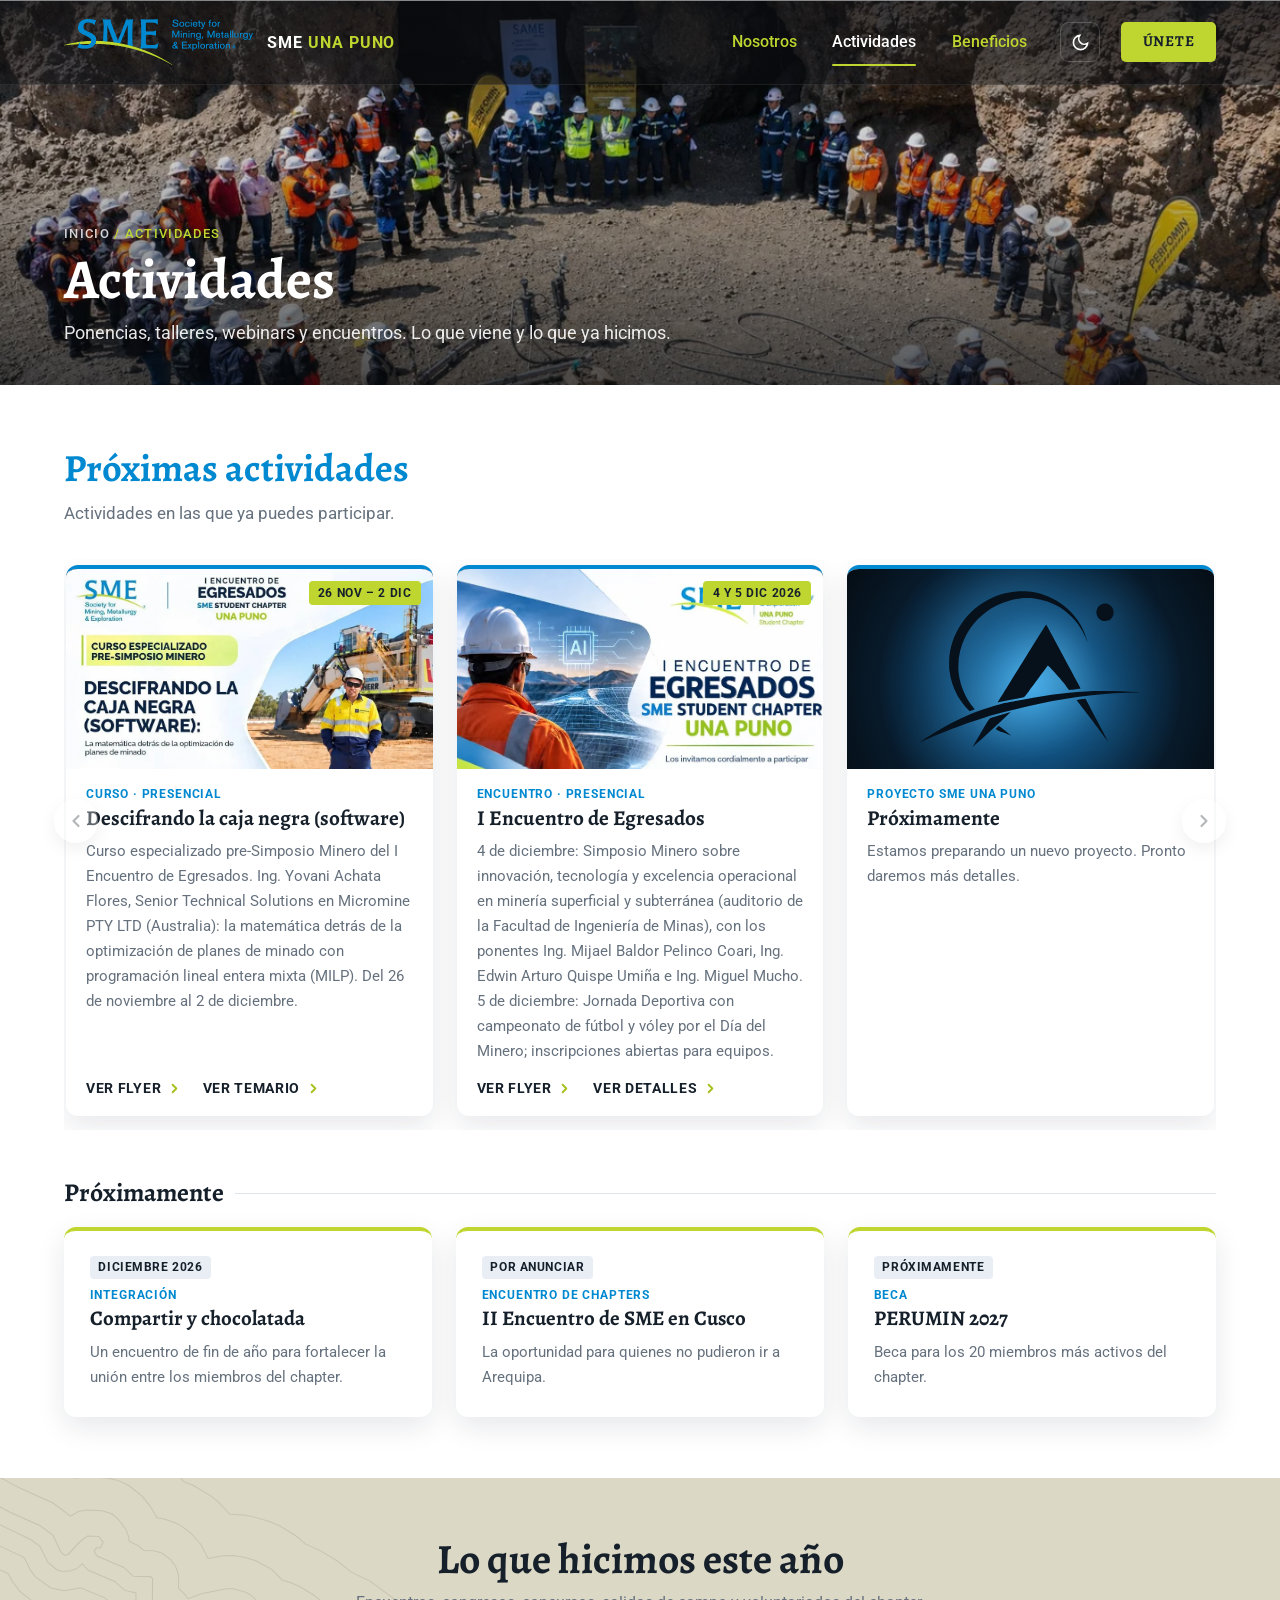
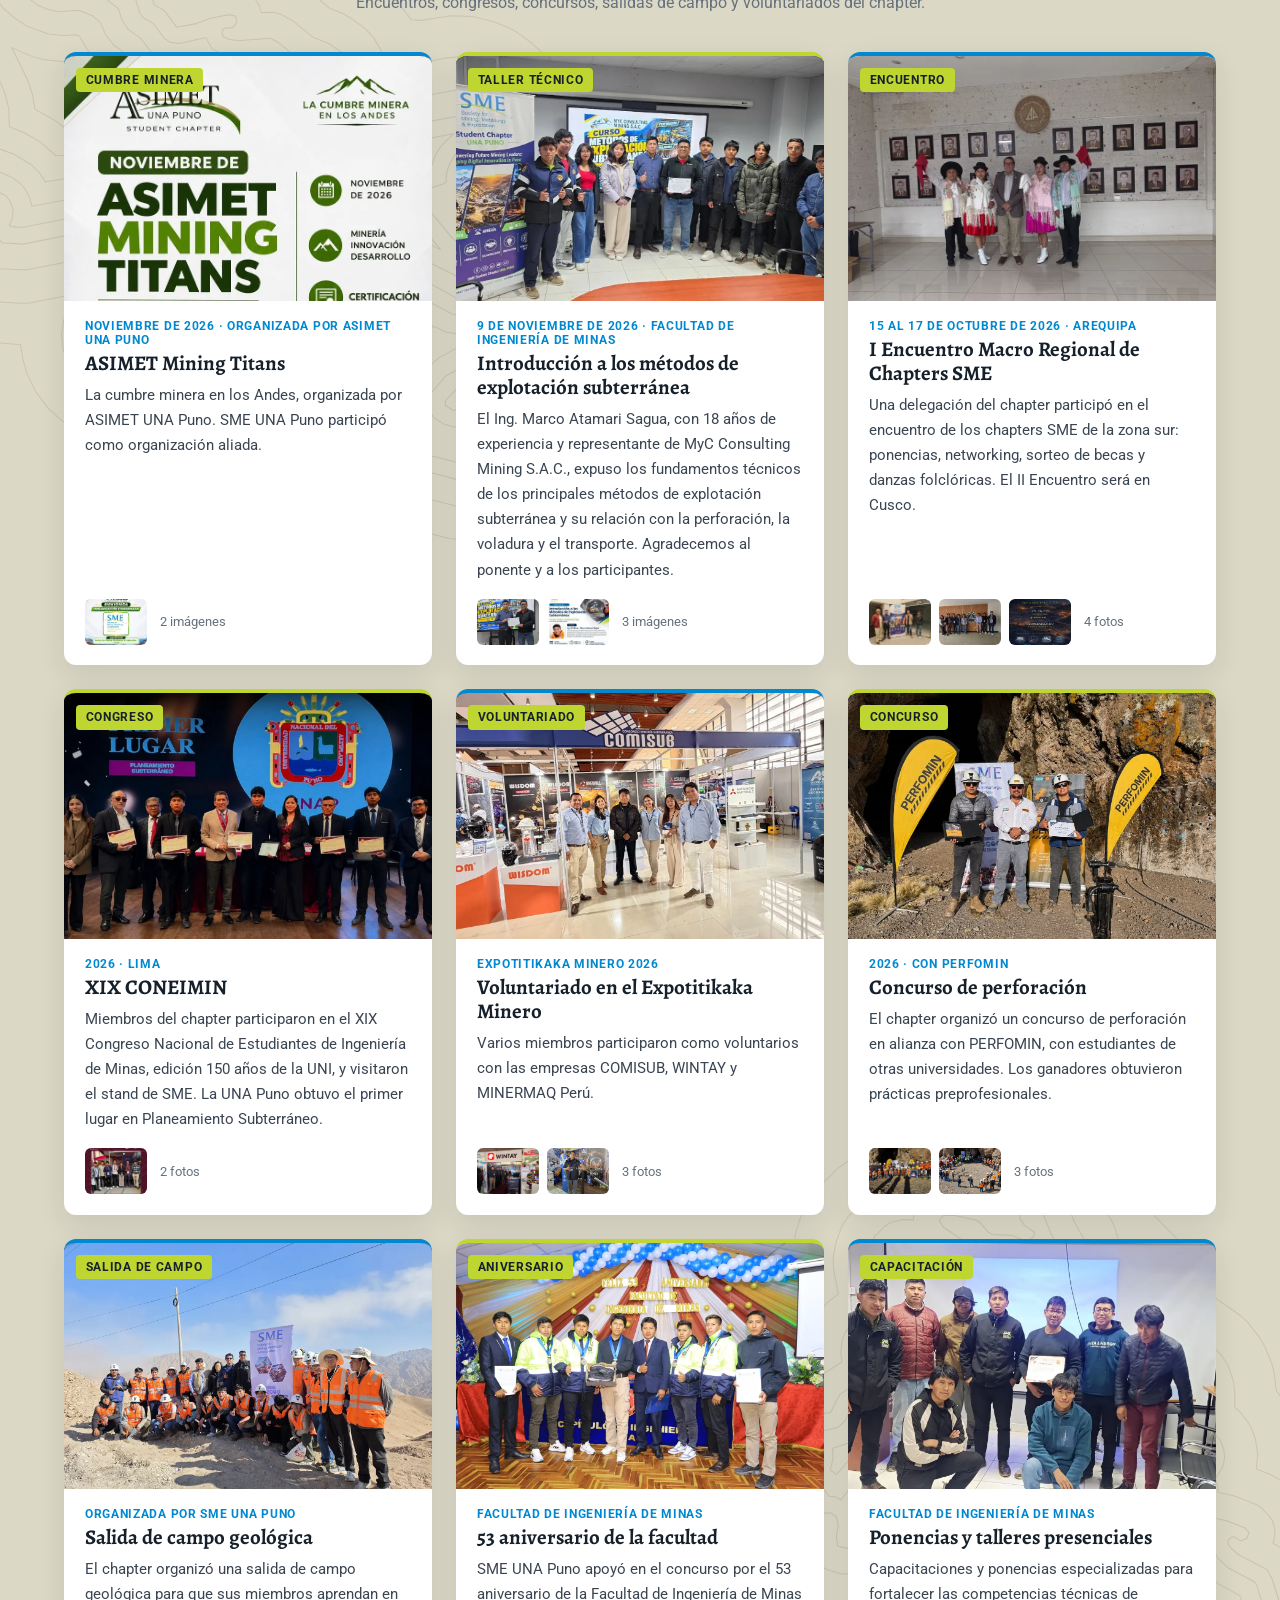
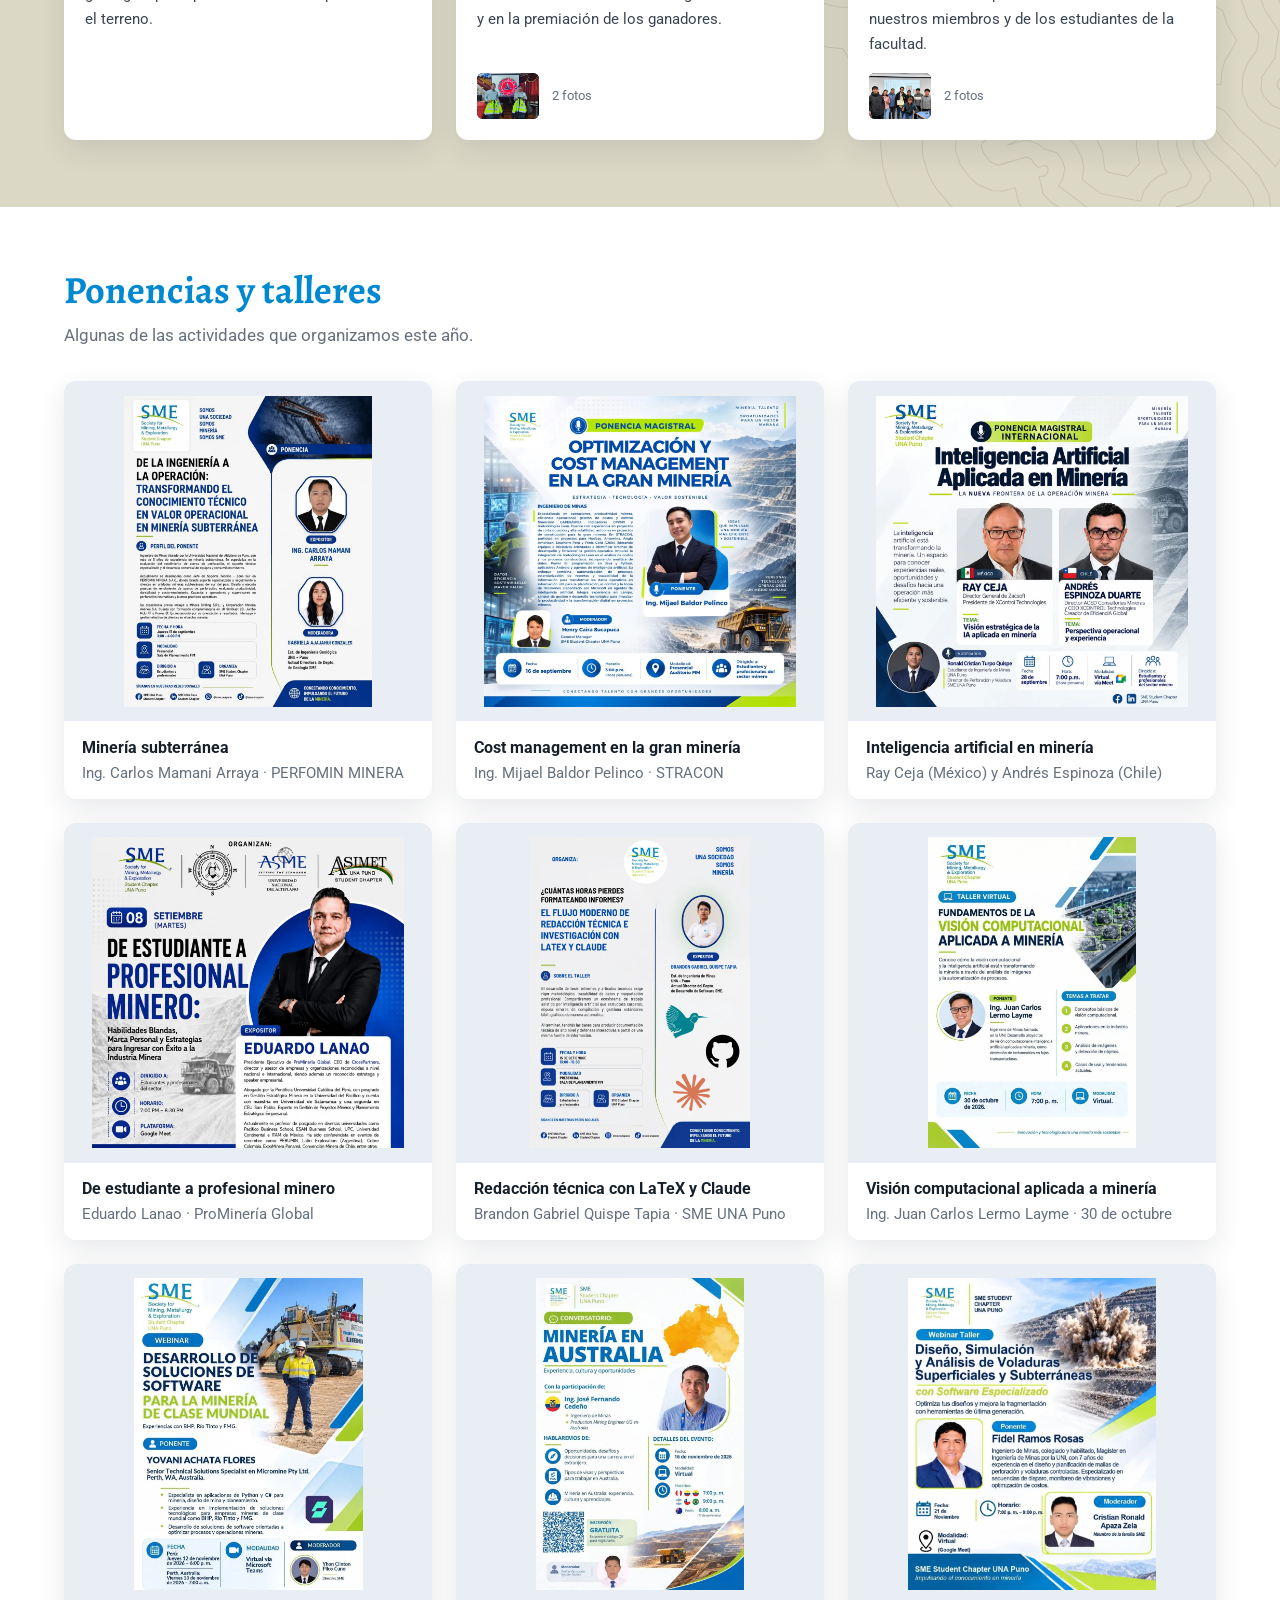
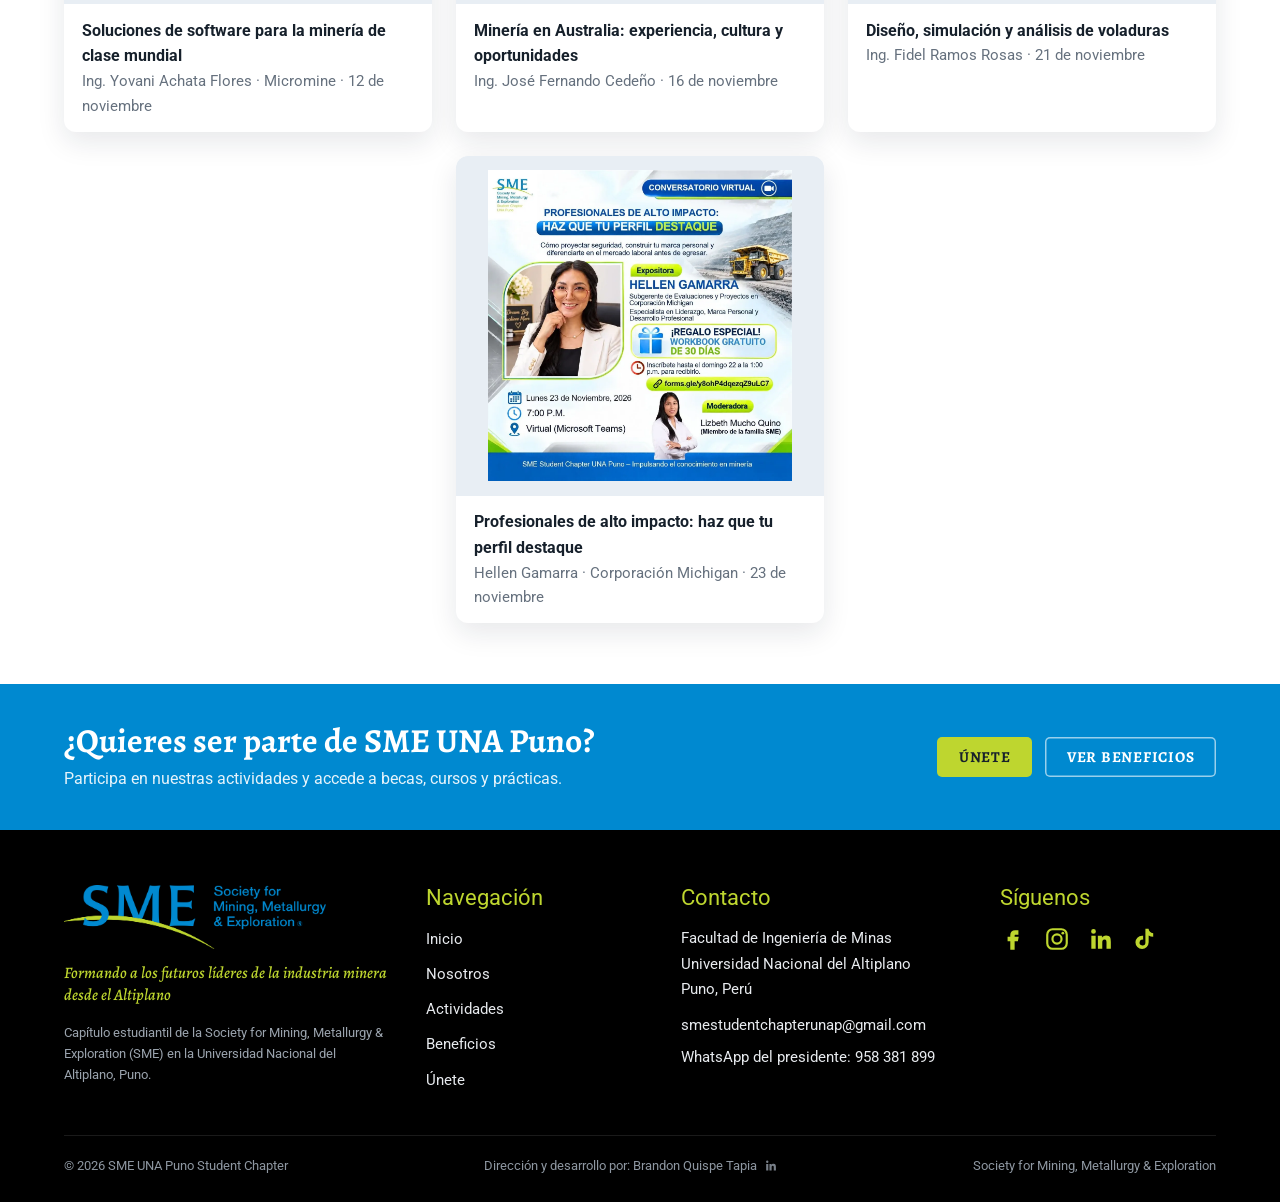
==== commit e3f202bf: "Pasar ASIMET Mining Titans a Lo que hicimos este año - Actividades: tarjeta de ASIMET Mining Titans " ====
--- a/actividades.html
+++ b/actividades.html
@@ -47,7 +47,7 @@
 </section>
 <section class="section" id="proximas"><div class="wrap">
   <h2 class="blue">Próximas actividades</h2><p class="lead">Actividades en las que ya puedes participar.</p>
-  <div class="carousel"><button class="car-btn prev" type="button" aria-label="Anterior"><svg viewBox="0 0 24 24" fill="none" stroke="currentColor" stroke-width="2.6" stroke-linecap="round" stroke-linejoin="round"><path d="M15 6l-6 6 6 6"/></svg></button><button class="car-btn next" type="button" aria-label="Siguiente"><svg viewBox="0 0 24 24" fill="none" stroke="currentColor" stroke-width="2.6" stroke-linecap="round" stroke-linejoin="round"><path d="M9 6l6 6-6 6"/></svg></button><div class="track"><article class="ev"><div class="img" data-full="img/asimet-mining-titans.webp"><img src="img/asimet-mining-titans.webp" alt="Flyer: ASIMET Mining Titans, la cumbre minera en los Andes" loading="lazy"><span class="date">En curso</span></div><div class="body"><span class="tag">Cumbre minera · Alianza</span><h3>ASIMET Mining Titans</h3><p>La cumbre minera en los Andes, organizada por ASIMET UNA Puno. SME UNA Puno participa como organización aliada. Con certificación. El evento ya está en curso.</p><div class="ev-acts"><button class="more" type="button" data-full="img/asimet-mining-titans.webp">Ver flyer <svg viewBox="0 0 24 24" fill="none" stroke="currentColor" stroke-width="3" stroke-linecap="round" stroke-linejoin="round"><path d="M9 6l6 6-6 6"/></svg></button><a class="more" href="https://www.facebook.com/profile.php?id=61571984874403" target="_blank" rel="noopener">Ver en Facebook <svg viewBox="0 0 24 24" fill="none" stroke="currentColor" stroke-width="3" stroke-linecap="round" stroke-linejoin="round"><path d="M9 6l6 6-6 6"/></svg></a></div></div></article><article class="ev"><div class="img" data-full="img/egresados-curso-achata.webp"><img src="img/egresados-curso-achata.webp" alt="Flyer: Descifrando la caja negra (software)" loading="lazy"><span class="date">26 nov – 2 dic</span></div><div class="body"><span class="tag">Curso · Presencial</span><h3>Descifrando la caja negra (software)</h3><p>Curso especializado pre-Simposio Minero del I Encuentro de Egresados. Ing. Yovani Achata Flores, Senior Technical Solutions en Micromine PTY LTD (Australia): la matemática detrás de la optimización de planes de minado con programación lineal entera mixta (MILP). Del 26 de noviembre al 2 de diciembre.</p><div class="ev-acts"><button class="more" type="button" data-full="img/egresados-curso-achata.webp">Ver flyer <svg viewBox="0 0 24 24" fill="none" stroke="currentColor" stroke-width="3" stroke-linecap="round" stroke-linejoin="round"><path d="M9 6l6 6-6 6"/></svg></button><button class="more" type="button" data-full="img/egresados-curso-temario.webp">Ver temario <svg viewBox="0 0 24 24" fill="none" stroke="currentColor" stroke-width="3" stroke-linecap="round" stroke-linejoin="round"><path d="M9 6l6 6-6 6"/></svg></button></div></div></article><article class="ev"><div class="img" data-full="img/egresados.webp?v=20261116"><img src="img/egresados.webp?v=20261116" alt="Flyer: I Encuentro de Egresados" loading="lazy"><span class="date">4 y 5 dic 2026</span></div><div class="body"><span class="tag">Encuentro · Presencial</span><h3>I Encuentro de Egresados</h3><p>4 de diciembre: Simposio Minero sobre innovación, tecnología y excelencia operacional en minería superficial y subterránea (auditorio de la Facultad de Ingeniería de Minas), con los ponentes Ing. Mijael Baldor Pelinco Coari, Ing. Edwin Arturo Quispe Umiña e Ing. Miguel Mucho. 5 de diciembre: Jornada Deportiva con campeonato de fútbol y vóley por el Día del Minero; inscripciones abiertas para equipos.</p><div class="ev-acts"><button class="more" type="button" data-full="img/egresados.webp?v=20261116">Ver flyer <svg viewBox="0 0 24 24" fill="none" stroke="currentColor" stroke-width="3" stroke-linecap="round" stroke-linejoin="round"><path d="M9 6l6 6-6 6"/></svg></button><a class="more" href="index.html#encuentro-egresados">Ver detalles <svg viewBox="0 0 24 24" fill="none" stroke="currentColor" stroke-width="3" stroke-linecap="round" stroke-linejoin="round"><path d="M9 6l6 6-6 6"/></svg></a></div></div></article><article class="ev ev-teaser"><div class="img teaser"><img src="img/proximamente.svg" alt="Silueta de un próximo proyecto de SME UNA Puno" loading="lazy"></div><div class="body"><span class="tag">Proyecto SME UNA Puno</span><h3>Próximamente</h3><p>Estamos preparando un nuevo proyecto. Pronto daremos más detalles.</p></div></article></div></div>
+  <div class="carousel"><button class="car-btn prev" type="button" aria-label="Anterior"><svg viewBox="0 0 24 24" fill="none" stroke="currentColor" stroke-width="2.6" stroke-linecap="round" stroke-linejoin="round"><path d="M15 6l-6 6 6 6"/></svg></button><button class="car-btn next" type="button" aria-label="Siguiente"><svg viewBox="0 0 24 24" fill="none" stroke="currentColor" stroke-width="2.6" stroke-linecap="round" stroke-linejoin="round"><path d="M9 6l6 6-6 6"/></svg></button><div class="track"><article class="ev"><div class="img" data-full="img/egresados-curso-achata.webp"><img src="img/egresados-curso-achata.webp" alt="Flyer: Descifrando la caja negra (software)" loading="lazy"><span class="date">26 nov – 2 dic</span></div><div class="body"><span class="tag">Curso · Presencial</span><h3>Descifrando la caja negra (software)</h3><p>Curso especializado pre-Simposio Minero del I Encuentro de Egresados. Ing. Yovani Achata Flores, Senior Technical Solutions en Micromine PTY LTD (Australia): la matemática detrás de la optimización de planes de minado con programación lineal entera mixta (MILP). Del 26 de noviembre al 2 de diciembre.</p><div class="ev-acts"><button class="more" type="button" data-full="img/egresados-curso-achata.webp">Ver flyer <svg viewBox="0 0 24 24" fill="none" stroke="currentColor" stroke-width="3" stroke-linecap="round" stroke-linejoin="round"><path d="M9 6l6 6-6 6"/></svg></button><button class="more" type="button" data-full="img/egresados-curso-temario.webp">Ver temario <svg viewBox="0 0 24 24" fill="none" stroke="currentColor" stroke-width="3" stroke-linecap="round" stroke-linejoin="round"><path d="M9 6l6 6-6 6"/></svg></button></div></div></article><article class="ev"><div class="img" data-full="img/egresados.webp?v=20261116"><img src="img/egresados.webp?v=20261116" alt="Flyer: I Encuentro de Egresados" loading="lazy"><span class="date">4 y 5 dic 2026</span></div><div class="body"><span class="tag">Encuentro · Presencial</span><h3>I Encuentro de Egresados</h3><p>4 de diciembre: Simposio Minero sobre innovación, tecnología y excelencia operacional en minería superficial y subterránea (auditorio de la Facultad de Ingeniería de Minas), con los ponentes Ing. Mijael Baldor Pelinco Coari, Ing. Edwin Arturo Quispe Umiña e Ing. Miguel Mucho. 5 de diciembre: Jornada Deportiva con campeonato de fútbol y vóley por el Día del Minero; inscripciones abiertas para equipos.</p><div class="ev-acts"><button class="more" type="button" data-full="img/egresados.webp?v=20261116">Ver flyer <svg viewBox="0 0 24 24" fill="none" stroke="currentColor" stroke-width="3" stroke-linecap="round" stroke-linejoin="round"><path d="M9 6l6 6-6 6"/></svg></button><a class="more" href="index.html#encuentro-egresados">Ver detalles <svg viewBox="0 0 24 24" fill="none" stroke="currentColor" stroke-width="3" stroke-linecap="round" stroke-linejoin="round"><path d="M9 6l6 6-6 6"/></svg></a></div></div></article><article class="ev ev-teaser"><div class="img teaser"><img src="img/proximamente.svg" alt="Silueta de un próximo proyecto de SME UNA Puno" loading="lazy"></div><div class="body"><span class="tag">Proyecto SME UNA Puno</span><h3>Próximamente</h3><p>Estamos preparando un nuevo proyecto. Pronto daremos más detalles.</p></div></article></div></div>
   <div class="subhead"><h3>Próximamente</h3></div>
   <div class="grid3"><div class="card soon"><span class="soon-date">Diciembre 2026</span><span class="tag">Integración</span><h3>Compartir y chocolatada</h3><p>Un encuentro de fin de año para fortalecer la unión entre los miembros del chapter.</p></div><div class="card soon"><span class="soon-date">Por anunciar</span><span class="tag">Encuentro de chapters</span><h3>II Encuentro de SME en Cusco</h3><p>La oportunidad para quienes no pudieron ir a Arequipa.</p></div><div class="card soon"><span class="soon-date">Próximamente</span><span class="tag">Beca</span><h3>PERUMIN 2027</h3><p>Beca para los 20 miembros más activos del chapter.</p></div></div>
 </div></section>
@@ -57,7 +57,8 @@
     <h2 class="band-title">Lo que hicimos este año</h2>
     <p class="band-sub">Encuentros, congresos, concursos, salidas de campo y voluntariados del chapter.</p>
     <div class="exp-grid">
-      <article class="exp wide" id="explotacion-subterranea"><div class="cover" data-full="img/explotacion-subterranea-grupo.webp"><img src="img/explotacion-subterranea-grupo.webp" alt="Participantes del taller de explotación subterránea con el ponente y el banner de SME UNA Puno" loading="lazy" style="object-position:50% 55%"><span class="badge">Taller técnico</span></div><div class="body"><span class="meta">9 de noviembre de 2026 · Facultad de Ingeniería de Minas</span><h3>Introducción a los métodos de explotación subterránea</h3><p>El Ing. Marco Atamari Sagua, con 18 años de experiencia y representante de MyC Consulting Mining S.A.C., expuso los fundamentos técnicos de los principales métodos de explotación subterránea y su relación con la perforación, la voladura y el transporte. Agradecemos al ponente y a los participantes.</p><div class="thumbs"><button type="button" data-full="img/explotacion-subterranea-certificado.webp" aria-label="Ver imagen: El ponente recibiendo su certificado de SME UNA Puno"><img src="img/explotacion-subterranea-certificado.webp" alt="El ponente recibiendo su certificado de SME UNA Puno" loading="lazy"></button><button type="button" data-full="img/subterranea.webp" aria-label="Ver imagen: Flyer del taller de explotación subterránea"><img src="img/subterranea.webp" alt="Flyer del taller de explotación subterránea" loading="lazy"></button><span>3 imágenes</span></div></div></article>
+      <article class="exp" id="asimet-mining-titans"><div class="cover" data-full="img/asimet-mining-titans.webp"><img src="img/asimet-mining-titans.webp" alt="Flyer de ASIMET Mining Titans, la cumbre minera en los Andes" loading="lazy" style="object-position:50% 0%"><span class="badge">Cumbre minera</span></div><div class="body"><span class="meta">Noviembre de 2026 · Organizada por ASIMET UNA Puno</span><h3>ASIMET Mining Titans</h3><p>La cumbre minera en los Andes, organizada por ASIMET UNA Puno. SME UNA Puno participó como organización aliada.</p><div class="thumbs"><button type="button" data-full="img/asimet-organizacion-confirmada.webp" aria-label="Ver imagen: SME UNA Puno, organización confirmada en ASIMET Mining Titans"><img src="img/asimet-organizacion-confirmada.webp" alt="SME UNA Puno, organización confirmada en ASIMET Mining Titans" loading="lazy"></button><span>2 imágenes</span></div></div></article>
+      <article class="exp" id="explotacion-subterranea"><div class="cover" data-full="img/explotacion-subterranea-grupo.webp"><img src="img/explotacion-subterranea-grupo.webp" alt="Participantes del taller de explotación subterránea con el ponente y el banner de SME UNA Puno" loading="lazy" style="object-position:50% 55%"><span class="badge">Taller técnico</span></div><div class="body"><span class="meta">9 de noviembre de 2026 · Facultad de Ingeniería de Minas</span><h3>Introducción a los métodos de explotación subterránea</h3><p>El Ing. Marco Atamari Sagua, con 18 años de experiencia y representante de MyC Consulting Mining S.A.C., expuso los fundamentos técnicos de los principales métodos de explotación subterránea y su relación con la perforación, la voladura y el transporte. Agradecemos al ponente y a los participantes.</p><div class="thumbs"><button type="button" data-full="img/explotacion-subterranea-certificado.webp" aria-label="Ver imagen: El ponente recibiendo su certificado de SME UNA Puno"><img src="img/explotacion-subterranea-certificado.webp" alt="El ponente recibiendo su certificado de SME UNA Puno" loading="lazy"></button><button type="button" data-full="img/subterranea.webp" aria-label="Ver imagen: Flyer del taller de explotación subterránea"><img src="img/subterranea.webp" alt="Flyer del taller de explotación subterránea" loading="lazy"></button><span>3 imágenes</span></div></div></article>
       <article class="exp" id="arequipa"><div class="cover" data-full="img/arequipa-danzas.webp"><img src="img/arequipa-danzas.webp" alt="Miembros del chapter con trajes de danzas folclóricas en Arequipa" loading="lazy" style="object-position:50% 50%"><span class="badge">Encuentro</span></div><div class="body"><span class="meta">15 al 17 de octubre de 2026 · Arequipa</span><h3>I Encuentro Macro Regional de Chapters SME</h3><p>Una delegación del chapter participó en el encuentro de los chapters SME de la zona sur: ponencias, networking, sorteo de becas y danzas folclóricas. El II Encuentro será en Cusco.</p><div class="thumbs"><button type="button" data-full="img/arequipa-banner.webp" aria-label="Ver foto: Delegación SME UNA Puno con el banner oficial en Arequipa"><img src="img/arequipa-banner.webp" alt="Delegación SME UNA Puno con el banner oficial en Arequipa" loading="lazy"></button><button type="button" data-full="img/cip.webp" aria-label="Ver foto: Delegación SME UNA Puno en el auditorio del Colegio de Ingenieros del Perú"><img src="img/cip.webp" alt="Delegación SME UNA Puno en el auditorio del Colegio de Ingenieros del Perú" loading="lazy"></button><button type="button" data-full="img/img31.webp" aria-label="Ver foto: Flyer del I Encuentro Macro Regional de Chapters SME"><img src="img/img31.webp" alt="Flyer del I Encuentro Macro Regional de Chapters SME" loading="lazy"></button><span>4 fotos</span></div></div></article>
       <article class="exp" id="coneimin"><div class="cover" data-full="img/coneimin-primer-lugar.webp"><img src="img/coneimin-primer-lugar.webp" alt="Premiación del primer lugar en Planeamiento Subterráneo para la UNA Puno en el XIX CONEIMIN" loading="lazy" style="object-position:50% 50%"><span class="badge">Congreso</span></div><div class="body"><span class="meta">2026 · Lima</span><h3>XIX CONEIMIN</h3><p>Miembros del chapter participaron en el XIX Congreso Nacional de Estudiantes de Ingeniería de Minas, edición 150 años de la UNI, y visitaron el stand de SME. La UNA Puno obtuvo el primer lugar en Planeamiento Subterráneo.</p><div class="thumbs"><button type="button" data-full="img/coneimin.webp" aria-label="Ver foto: Miembros de SME UNA Puno en el stand de SME"><img src="img/coneimin.webp" alt="Miembros de SME UNA Puno en el stand de SME en el XIX CONEIMIN" loading="lazy"></button><span>2 fotos</span></div></div></article>
       <article class="exp" id="expotitikaka"><div class="cover" data-full="img/expotitikaka-comisub.webp"><img src="img/expotitikaka-comisub.webp" alt="Miembro del chapter con el equipo de COMISUB en su stand" loading="lazy" style="object-position:50% 60%"><span class="badge">Voluntariado</span></div><div class="body"><span class="meta">Expotitikaka Minero 2026</span><h3>Voluntariado en el Expotitikaka Minero</h3><p>Varios miembros participaron como voluntarios con las empresas COMISUB, WINTAY y MINERMAQ Perú.</p><div class="thumbs"><button type="button" data-full="img/expotitikaka-wintay.webp" aria-label="Ver foto: Voluntarios en el stand de WINTAY Mining Systems"><img src="img/expotitikaka-wintay.webp" alt="Voluntarios en el stand de WINTAY Mining Systems" loading="lazy"></button><button type="button" data-full="img/expotitikaka-voluntario.webp" aria-label="Ver foto: Miembro del chapter como expositor en el stand de MINERMAQ Perú"><img src="img/expotitikaka-voluntario.webp" alt="Miembro del chapter como expositor en el stand de MINERMAQ Perú" loading="lazy"></button><span>3 fotos</span></div></div></article>
